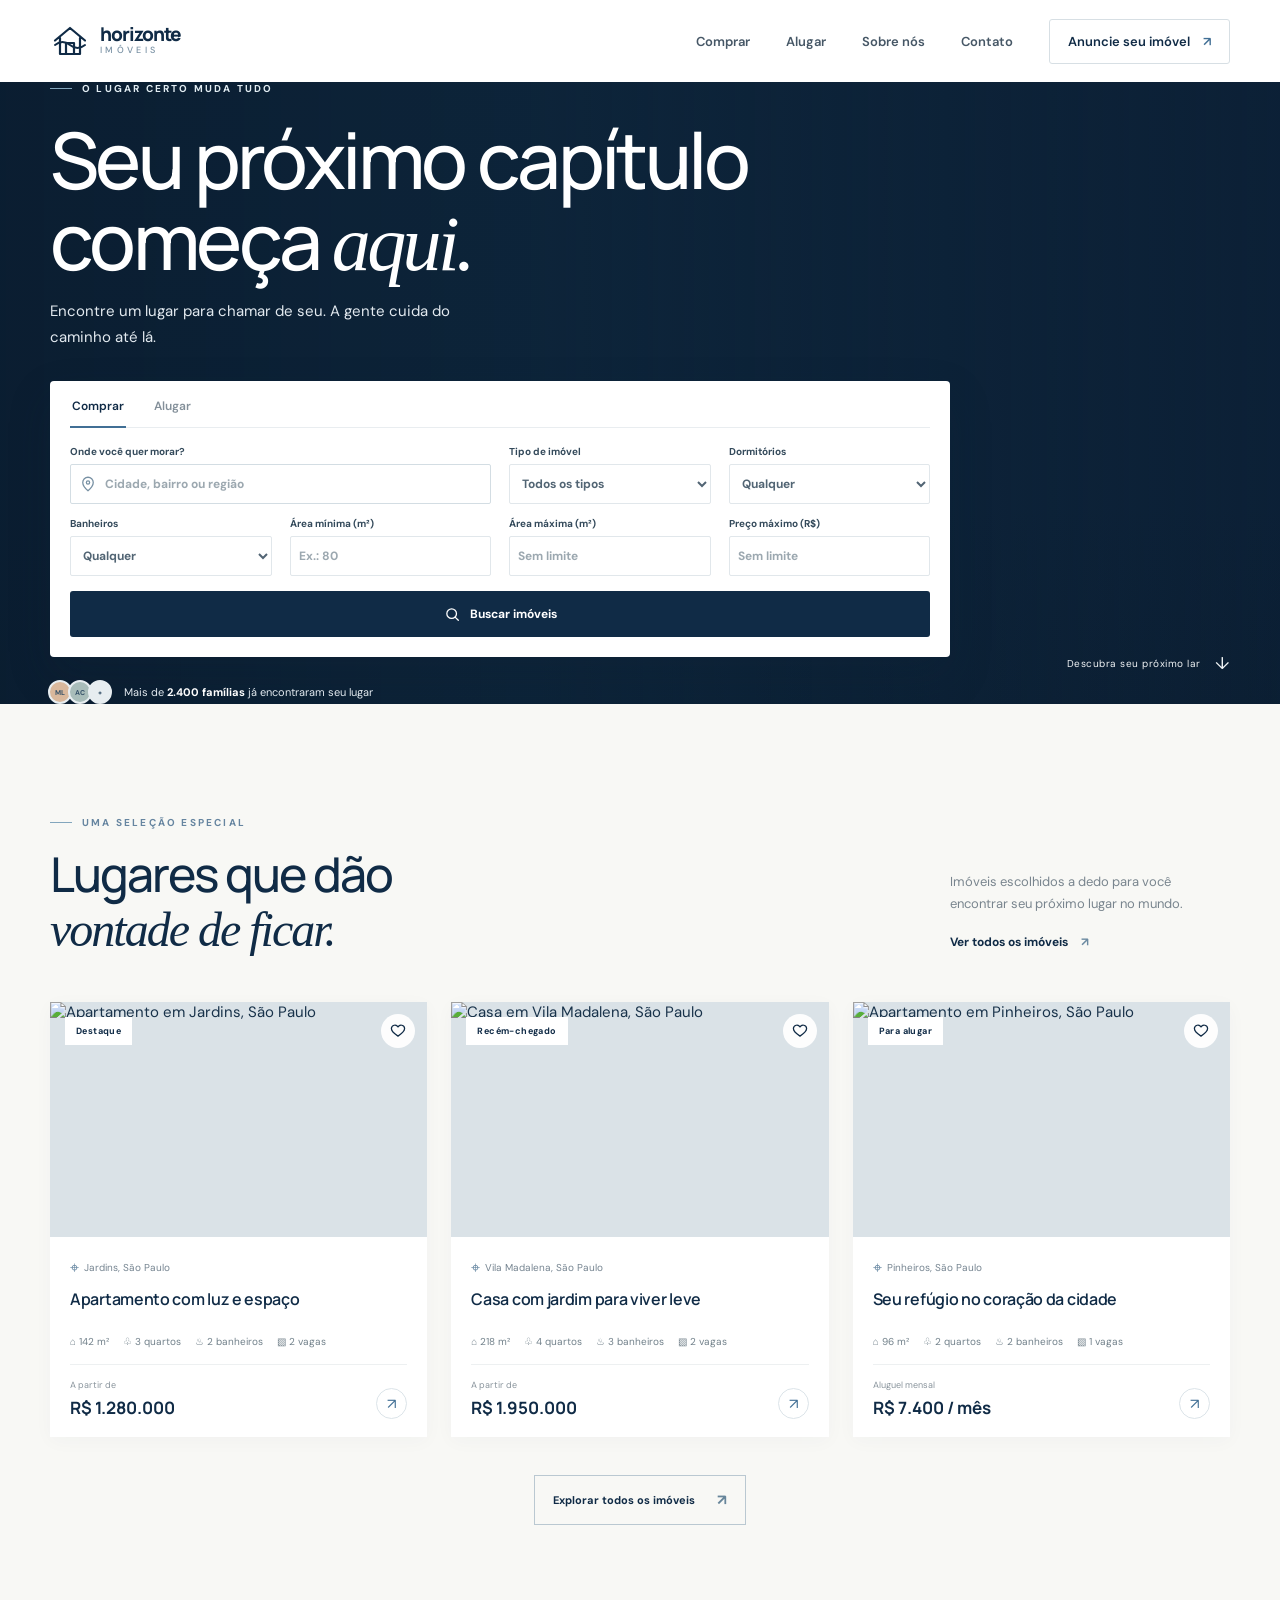
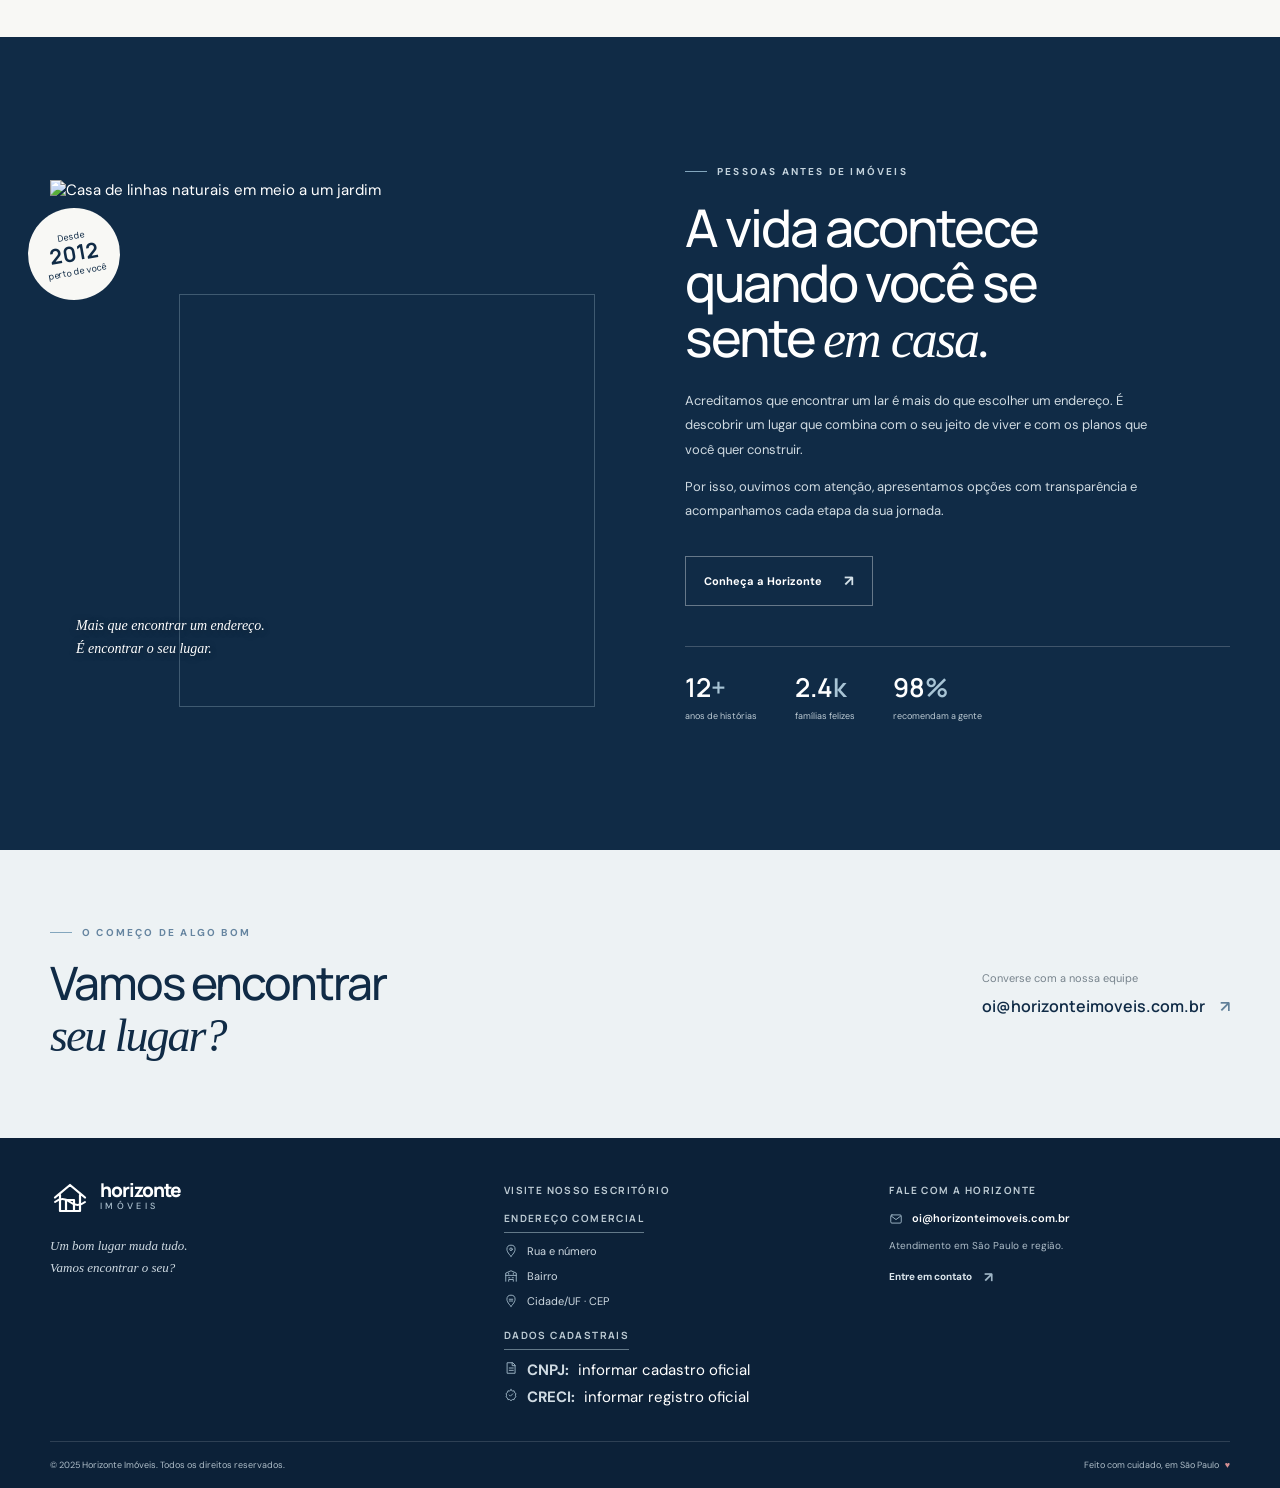
==== index.html @ 1f86f556 "Standardize footer contact icon" ====
<!doctype html>
<html lang="pt-BR">
<head>
  <meta charset="utf-8">
  <meta name="viewport" content="width=device-width, initial-scale=1">
  <meta name="theme-color" content="#102b46">
  <meta name="description" content="Encontre imóveis selecionados para viver novas histórias. Casas e apartamentos para comprar ou alugar com a Horizonte Imóveis.">
  <title>Horizonte Imóveis — Seu próximo capítulo começa aqui</title>
  <link rel="preconnect" href="https://fonts.googleapis.com">
  <link rel="preconnect" href="https://fonts.gstatic.com" crossorigin>
  <link href="https://fonts.googleapis.com/css2?family=DM+Sans:wght@400;500;600;700&family=Manrope:wght@400;500;600;700;800&display=swap" rel="stylesheet">
  <link rel="stylesheet" href="lib/css/styles.css?v=footer-contact-icon">
  <script src="lib/js/properties.js" defer></script>
  <script src="lib/js/script.js" defer></script>
</head>
<body>
  <a class="skip-link" href="#conteudo">Pular para o conteúdo</a>
  <header class="site-header">
    <div class="container header-inner">
      <a class="brand" href="#inicio" aria-label="Horizonte Imóveis, início">
        <span class="brand-mark" aria-hidden="true"><svg viewBox="0 0 40 40" fill="none"><path d="M5 19.5 20 7l15 12.5M10 17v16h20V17M16 33V22h8v11" stroke="currentColor" stroke-width="2.2" stroke-linecap="round" stroke-linejoin="round"/><path d="M5 24c5-4 10-4 15 0s10 4 15 0" stroke="currentColor" stroke-width="2" stroke-linecap="round"/></svg></span>
        <span class="brand-name">horizonte<span>imóveis</span></span>
      </a>
      <button class="menu-toggle" type="button" aria-label="Abrir menu" aria-expanded="false" aria-controls="main-nav"><span></span><span></span><span></span></button>
      <nav class="main-nav" id="main-nav" aria-label="Navegação principal">
        <a href="imoveis.html">Comprar</a><a href="imoveis.html">Alugar</a><a href="sobre-nos.html">Sobre nós</a><a href="contato.html">Contato</a>
        <a class="nav-cta" href="contato.html">Anuncie seu imóvel <span aria-hidden="true">↗</span></a>
      </nav>
    </div>
  </header>

  <main id="conteudo">
    <section class="hero" id="inicio">
      <div class="hero-image" role="img" aria-label="Casa contemporânea cercada por vegetação"></div>
      <div class="hero-shade"></div>
      <div class="container hero-content">
        <span class="eyebrow hero-eyebrow"><span></span> O lugar certo muda tudo</span>
        <h1>Seu próximo capítulo<br>começa <em>aqui.</em></h1>
        <p>Encontre um lugar para chamar de seu. A gente cuida do caminho até lá.</p>
        <form class="search-panel" id="search-form">
          <div class="search-tabs" role="group" aria-label="Finalidade do imóvel">
            <button class="search-tab is-active" type="button" data-purpose="venda" aria-pressed="true">Comprar</button>
            <button class="search-tab" type="button" data-purpose="aluguel" aria-pressed="false">Alugar</button>
          </div>
          <div class="search-fields">
            <label class="search-field location-field"><span>Onde você quer morar?</span><span class="input-wrap"><svg viewBox="0 0 24 24" fill="none" aria-hidden="true"><path d="M19 10c0 5-7 11-7 11S5 15 5 10a7 7 0 1 1 14 0Z" stroke="currentColor" stroke-width="1.7"/><circle cx="12" cy="10" r="2.2" stroke="currentColor" stroke-width="1.7"/></svg><input id="location-input" type="search" placeholder="Cidade, bairro ou região" autocomplete="off"></span></label>
            <label class="search-field type-field"><span>Tipo de imóvel</span><select id="type-select"><option value="todos">Todos os tipos</option><option value="Casa">Casa</option><option value="Apartamento">Apartamento</option></select></label>
            <label class="search-field"><span>Dormitórios</span><select id="rooms-select"><option value="0">Qualquer</option><option value="1">1+</option><option value="2">2+</option><option value="3">3+</option><option value="4">4+</option></select></label>
            <label class="search-field"><span>Banheiros</span><select id="bathrooms-select"><option value="0">Qualquer</option><option value="1">1+</option><option value="2">2+</option><option value="3">3+</option><option value="4">4+</option></select></label>
            <label class="search-field"><span>Área mínima (m²)</span><input id="area-min-input" type="number" min="0" placeholder="Ex.: 80"></label>
            <label class="search-field"><span>Área máxima (m²)</span><input id="area-max-input" type="number" min="0" placeholder="Sem limite"></label>
            <label class="search-field"><span>Preço máximo (R$)</span><input id="price-max-input" type="number" min="0" step="50000" placeholder="Sem limite"></label>
            <button class="search-submit" type="submit"><svg viewBox="0 0 24 24" fill="none" aria-hidden="true"><circle cx="10.8" cy="10.8" r="6.8" stroke="currentColor" stroke-width="1.8"/><path d="m16 16 4.2 4.2" stroke="currentColor" stroke-width="1.8" stroke-linecap="round"/></svg><span>Buscar imóveis</span></button>
          </div>
        </form>
        <div class="hero-note"><span class="avatar-stack"><i>ML</i><i>AC</i><i>+</i></span><span>Mais de <strong>2.400 famílias</strong> já encontraram seu lugar</span></div>
      </div>
      <a class="scroll-cue" href="#imoveis"><span>Descubra seu próximo lar</span><span aria-hidden="true">↓</span></a>
    </section>

    <section class="featured section-pad" id="imoveis">
      <div class="container">
        <div class="section-heading">
          <div><span class="eyebrow"><span></span> Uma seleção especial</span><h2>Lugares que dão<br><em>vontade de ficar.</em></h2></div>
          <div class="heading-aside"><p>Imóveis escolhidos a dedo para você encontrar seu próximo lugar no mundo.</p><a class="text-link" href="imoveis.html">Ver todos os imóveis <span>↗</span></a></div>
        </div>
        <div class="property-grid" id="property-grid" aria-live="polite"></div>
        <p class="empty-state" id="empty-state" hidden>Nenhum imóvel encontrado. Tente outra região ou tipo de imóvel.</p>
        <div class="all-properties"><a class="button-outline" href="imoveis.html">Explorar todos os imóveis <span>↗</span></a></div>
      </div>
    </section>

    <section class="about section-pad" id="sobre">
      <div class="container about-grid">
        <div class="about-visual"><img src="https://images.unsplash.com/photo-1600607687644-c7171b42498f?auto=format&fit=crop&w=1100&q=85" alt="Casa de linhas naturais em meio a um jardim" loading="lazy"><div class="about-stamp"><span>Desde</span><strong>2012</strong><span>perto de você</span></div><div class="about-caption">Mais que encontrar um endereço.<br>É encontrar o seu lugar.</div></div>
        <div class="about-copy"><span class="eyebrow eyebrow-light"><span></span> Pessoas antes de imóveis</span><h2>A vida acontece<br>quando você se<br>sente <em>em casa.</em></h2><p>Acreditamos que encontrar um lar é mais do que escolher um endereço. É descobrir um lugar que combina com o seu jeito de viver e com os planos que você quer construir.</p><p>Por isso, ouvimos com atenção, apresentamos opções com transparência e acompanhamos cada etapa da sua jornada.</p><a class="button-light" href="sobre-nos.html">Conheça a Horizonte <span>↗</span></a><div class="about-numbers"><div><strong>12<span>+</span></strong><small>anos de histórias</small></div><div><strong>2.4<span>k</span></strong><small>famílias felizes</small></div><div><strong>98<span>%</span></strong><small>recomendam a gente</small></div></div></div>
      </div>
    </section>

    <section class="contact section-pad" id="contato"><div class="container contact-inner"><div><span class="eyebrow"><span></span> O começo de algo bom</span><h2>Vamos encontrar<br><em>seu lugar?</em></h2></div><a class="contact-link" href="contato.html"><span>Converse com a nossa equipe</span><strong>oi@horizonteimoveis.com.br <i>↗</i></strong></a></div></section>
  </main>

  <footer class="site-footer"><div class="container footer-directory"><div class="footer-brand-block"><a class="brand brand-footer" href="index.html" aria-label="Horizonte Imóveis, início"><span class="brand-mark" aria-hidden="true"><svg viewBox="0 0 40 40" fill="none"><path d="M5 19.5 20 7l15 12.5M10 17v16h20V17M16 33V22h8v11" stroke="currentColor" stroke-width="2.2" stroke-linecap="round" stroke-linejoin="round"/><path d="M5 24c5-4 10-4 15 0s10 4 15 0" stroke="currentColor" stroke-width="2" stroke-linecap="round"/></svg></span><span class="brand-name">horizonte<span>imóveis</span></span></a><p>Um bom lugar muda tudo.<br>Vamos encontrar o seu?</p></div><section class="footer-info" aria-labelledby="footer-address-title"><h2 id="footer-address-title">Visite nosso escritório</h2><h3 class="footer-subtitle">Endereço comercial</h3><address><span class="footer-detail"><svg viewBox="0 0 24 24" aria-hidden="true"><path d="M12 21s7-6.2 7-12a7 7 0 1 0-14 0c0 5.8 7 12 7 12Z"/><circle cx="12" cy="9" r="2.2"/></svg>Rua e número</span><span class="footer-detail"><svg viewBox="0 0 24 24" aria-hidden="true"><path d="M3 21V7l9-4 9 4v14M3 11h18M8 7v2m8-2v2M8 15h2m4 0h2M8 21v-3h8v3"/></svg>Bairro</span><span class="footer-detail"><svg viewBox="0 0 24 24" aria-hidden="true"><path d="M12 21s7-6.2 7-12a7 7 0 1 0-14 0c0 5.8 7 12 7 12Z"/><path d="M9 9h6m-6 3h6"/></svg>Cidade/UF · CEP</span></address><h3 class="footer-subtitle">Dados cadastrais</h3><div class="footer-legal"><span class="footer-detail"><svg viewBox="0 0 24 24" aria-hidden="true"><path d="M6 3h9l4 4v14H6zM14 3v5h5M9 12h7m-7 4h7"/></svg><strong>CNPJ:</strong> informar cadastro oficial</span><span class="footer-detail"><svg viewBox="0 0 24 24" aria-hidden="true"><path d="m12 3 2.3 2 3-.1.8 2.9 2.4 1.8-1 2.8 1 2.8-2.4 1.8-.8 2.9-3-.1-2.3 2-2.3-2-3 .1-.8-2.9-2.4-1.8 1-2.8-1-2.8 2.4-1.8.8-2.9 3 .1L12 3Z"/><path d="m9 12 2 2 4-4"/></svg><strong>CRECI:</strong> informar registro oficial</span></div></section><section class="footer-info" aria-labelledby="footer-contact-title"><h2 id="footer-contact-title">Fale com a Horizonte</h2><a class="footer-email footer-detail" href="mailto:oi@horizonteimoveis.com.br"><svg viewBox="0 0 24 24" aria-hidden="true"><rect x="3" y="5" width="18" height="14" rx="2"/><path d="m4 7 8 6 8-6"/></svg>oi@horizonteimoveis.com.br</a><p>Atendimento em São Paulo e região.</p><a class="footer-contact-link" href="contato.html">Entre em contato <span aria-hidden="true">↗</span></a></section></div><div class="container footer-bottom"><span>© 2025 Horizonte Imóveis. Todos os direitos reservados.</span><span>Feito com cuidado, em São Paulo <span class="heart">♥</span></span></div></footer>
</body>
</html>
---- lib/css/styles.css ----
:root{--navy:#102b46;--navy-dark:#0c2138;--blue:#416f95;--sky:#e7f0f5;--ink:#18324a;--muted:#73808b;--paper:#f8f8f5;--white:#fff;--serif:Georgia,"Times New Roman",serif;--sans:"DM Sans",sans-serif;--display:"Manrope","DM Sans",sans-serif}*{box-sizing:border-box}html{scroll-behavior:smooth}body{margin:0;color:var(--ink);font-family:var(--sans);font-size:15px;-webkit-font-smoothing:antialiased}a{color:inherit;text-decoration:none}button,input,select{font:inherit}.container{width:min(1180px,calc(100% - 72px));margin-inline:auto}.skip-link{position:absolute;left:16px;top:-100px;z-index:100;background:white;padding:12px}.skip-link:focus{top:12px}.site-header{height:82px;background:#fff;position:relative;z-index:10}.header-inner{height:100%;display:flex;align-items:center;justify-content:space-between}.brand{display:flex;align-items:center;gap:10px;color:var(--navy)}.brand-mark{width:40px;height:40px;display:block}.brand-mark svg{width:100%;height:100%}.brand-name{font:800 19px/1 var(--display);letter-spacing:-1px}.brand-name>span{display:block;font:500 9px/1.5 var(--sans);letter-spacing:3.3px;text-transform:uppercase;color:#7890a3}.main-nav{display:flex;align-items:center;gap:36px;font-size:13px;font-weight:600;color:#465766}.main-nav>a:not(.nav-cta):hover{color:var(--blue)}.nav-cta{padding:13px 18px;border:1px solid #d7dfe4;border-radius:3px;color:var(--navy)}.nav-cta span{margin-left:10px;color:var(--blue)}.menu-toggle{display:none}.hero{height:650px;min-height:600px;position:relative;display:flex;align-items:center;color:white;background:var(--navy-dark);overflow:hidden}.hero-image,.hero-shade{position:absolute;inset:0}.hero-image{background:url("https://images.unsplash.com/photo-1600607687939-ce8a6c25118c?auto=format&fit=crop&w=2000&q=90") center 55%/cover no-repeat;transform:scale(1.015)}.hero-shade{background:linear-gradient(90deg,rgba(10,29,48,.88) 0%,rgba(13,37,58,.71) 42%,rgba(11,28,44,.14) 100%),linear-gradient(0deg,rgba(9,26,42,.28),transparent 32%)}.hero-content{position:relative;z-index:1;padding-top:0}.eyebrow{display:flex;align-items:center;gap:10px;color:#6685a0;font-size:10px;font-weight:700;letter-spacing:2.2px;text-transform:uppercase}.eyebrow>span:first-child{width:22px;height:1px;background:#83a6bd}.hero-eyebrow{color:#e2edf3}.hero h1,.section-heading h2,.about-copy h2,.contact h2{font:500 clamp(52px,6.2vw,78px)/1.04 var(--display);letter-spacing:-3.6px;margin:24px 0 15px}.hero h1 em,.section-heading h2 em,.about-copy h2 em,.contact h2 em{font-family:var(--serif);font-weight:400}.hero-content>p{font-size:15px;color:#e3eaf0;max-width:420px;line-height:1.7;margin:0 0 31px}.search-panel{background:#fff;color:var(--ink);width:min(770px,100%);padding:0 20px 18px;border-radius:4px;box-shadow:0 18px 42px #10213635}.search-tabs{display:flex;gap:26px;border-bottom:1px solid #e9edf0}.search-tab{position:relative;background:none;border:0;padding:17px 2px 13px;color:#84909a;cursor:pointer;font-weight:600;font-size:12px}.search-tab.is-active{color:var(--navy)}.search-tab.is-active:after{content:"";position:absolute;left:0;right:0;bottom:-1px;height:2px;background:var(--blue)}.search-fields{display:grid;grid-template-columns:1.55fr 1fr auto;gap:22px;align-items:end;padding-top:16px}.search-field{display:grid;gap:8px;font-size:10px;font-weight:700;color:#344a5b}.search-field svg{width:18px;color:#7790a3;flex:none}.input-wrap{display:flex;gap:8px;align-items:center;border-right:1px solid #e1e7eb}.search-field input,.search-field select{border:0;outline:0;color:#667684;background:transparent;font-size:12px;width:100%;padding:0}.search-field select{height:19px}.search-field input::placeholder{color:#9ca8b0}.search-submit{height:46px;padding:0 18px;border:0;border-radius:3px;background:var(--navy);color:white;display:flex;gap:9px;align-items:center;justify-content:center;cursor:pointer;font-size:12px;font-weight:700;transition:background .2s}.search-submit:hover{background:#254e6e}.search-submit svg{width:17px}.hero-note{display:flex;align-items:center;gap:12px;color:#e3eaf0;font-size:11px;margin-top:23px}.hero-note strong{color:white}.avatar-stack{display:flex;padding-left:2px}.avatar-stack i{width:24px;height:24px;border:2px solid #e7edf0;border-radius:50%;background:#d9b89c;color:#365269;display:grid;place-items:center;font:700 7px var(--sans);font-style:normal;margin-left:-4px}.avatar-stack i:nth-child(2){background:#a9bdba}.avatar-stack i:nth-child(3){background:#e7edf0}.scroll-cue{position:absolute;right:max(36px,calc((100% - 1180px)/2));bottom:30px;display:flex;align-items:center;gap:14px;color:#f0f3f5;font-size:10px;letter-spacing:.5px}.scroll-cue span:last-child{font-size:17px}.section-pad{padding:112px 0}.featured{background:var(--paper)}.section-heading{display:flex;justify-content:space-between;align-items:end;margin-bottom:45px}.section-heading h2,.contact h2{font-size:48px;line-height:1.12;letter-spacing:-2px;margin:18px 0 0;color:var(--navy)}.heading-aside{max-width:280px;padding-bottom:6px}.heading-aside p{font-size:13px;line-height:1.7;color:#79858e;margin:0 0 16px}.text-link{font-size:12px;font-weight:700;color:var(--navy)}.text-link span{margin-left:10px;color:#6d8ba2}.property-grid{display:grid;grid-template-columns:repeat(3,1fr);gap:24px}.property-card{background:white;min-width:0;box-shadow:0 4px 18px #1a385008;transition:transform .22s,box-shadow .22s}.property-card:hover{transform:translateY(-4px);box-shadow:0 12px 28px #1a385014}.property-card[hidden]{display:none}.property-photo{height:235px;position:relative;overflow:hidden;background:#dae2e7}.property-photo img{width:100%;height:100%;object-fit:cover;display:block;transition:transform .5s}.property-card:hover .property-photo img{transform:scale(1.04)}.property-tag{position:absolute;top:15px;left:15px;background:#fff;color:var(--navy);font-size:9px;font-weight:700;padding:8px 11px;letter-spacing:.4px}.property-tag-light{background:#e7f0f5}.favorite-button{position:absolute;top:12px;right:12px;border:0;width:34px;height:34px;background:#ffffffef;border-radius:50%;display:grid;place-items:center;color:var(--navy);cursor:pointer}.favorite-button svg{width:18px}.favorite-button[aria-pressed=true]{color:#bd6470}.favorite-button[aria-pressed=true] svg{fill:#bd6470}.property-body{padding:20px 20px 18px}.property-location{font-size:10px;color:#758490;display:flex;align-items:center;gap:5px}.pin{font-size:16px;color:#6485a0}.property-body h3{font:600 16px/1.4 var(--display);letter-spacing:-.3px;margin:10px 0 13px;color:var(--navy)}.property-features{display:flex;gap:14px;padding:12px 0 16px;border-bottom:1px solid #edf0f1;color:#71808a;font-size:10px}.property-bottom{display:flex;align-items:end;justify-content:space-between;padding-top:14px}.property-bottom>div{display:grid;gap:5px}.property-bottom small{font-size:9px;color:#89949c}.property-bottom strong{font:700 17px var(--display);color:var(--navy)}.property-bottom strong small{font:500 10px var(--sans)}.property-bottom>a{display:grid;place-items:center;width:31px;height:31px;border:1px solid #dce4e9;border-radius:50%;color:var(--blue);font-size:15px}.all-properties{text-align:center;margin-top:38px}.button-outline,.button-light{display:inline-flex;align-items:center;gap:22px;border:1px solid #bac8d1;padding:14px 18px;color:var(--navy);font-weight:700;font-size:11px}.button-outline span,.button-light span{font-size:15px;color:#67859a}.empty-state{text-align:center;color:#74818b;padding:34px 0}.about{background:var(--navy);color:white}.about-grid{display:grid;grid-template-columns:1fr 1fr;gap:90px;align-items:center}.about-visual{position:relative;padding:0 22px 22px 0}.about-visual>img{display:block;width:100%;height:505px;object-fit:cover}.about-visual:after{content:"";position:absolute;z-index:0;right:0;bottom:0;width:76%;height:78%;border:1px solid #8da8b860}.about-stamp{position:absolute;z-index:1;top:28px;left:-22px;width:92px;height:92px;background:#f8f8f5;color:var(--navy);border-radius:50%;display:flex;flex-direction:column;align-items:center;justify-content:center;transform:rotate(-10deg);font-size:9px}.about-stamp strong{font:700 21px var(--display);line-height:1.1}.about-caption{position:absolute;z-index:2;bottom:47px;left:26px;font:italic 14px/1.6 var(--serif);color:#fff;text-shadow:0 1px 6px #142536}.about-copy{padding:16px 0}.eyebrow-light{color:#c3d2dc}.about-copy h2{font-size:52px;line-height:1.06;letter-spacing:-2px;color:white;margin:22px 0}.about-copy>p{max-width:470px;color:#d0dbe2;font-size:13px;line-height:1.85;margin:0 0 13px}.button-light{border-color:#ffffff5c;color:white;margin-top:20px}.button-light span{color:#d3e0e7}.about-numbers{display:flex;gap:38px;border-top:1px solid #ffffff33;margin-top:40px;padding-top:22px}.about-numbers>div{display:grid;gap:5px}.about-numbers strong{font:600 26px var(--display)}.about-numbers strong span{color:#a8c4d5}.about-numbers small{font-size:9px;color:#bdcbd4}.contact{background:#edf2f4;padding:76px 0}.contact-inner{display:flex;align-items:center;justify-content:space-between}.contact h2{font-size:46px}.contact-link{display:grid;gap:10px;font-size:11px;color:#77838c}.contact-link strong{font:600 16px var(--display);color:var(--navy)}.contact-link i{font-style:normal;color:#608099;margin-left:12px}.site-footer{background:var(--navy-dark);color:white;padding:40px 0 0}.footer-main{display:flex;align-items:center;gap:32px;padding-bottom:31px}.brand-footer{color:#fff}.brand-footer .brand-name>span{color:#adc1cf}.footer-main>p{font:italic 13px/1.6 var(--serif);color:#cfdae2;margin:0 auto 0 0}.footer-social{display:flex;gap:9px}.footer-social a{width:31px;height:31px;display:grid;place-items:center;border:1px solid #ffffff44;border-radius:50%;font-size:11px}.footer-bottom{border-top:1px solid #ffffff24;display:flex;justify-content:space-between;padding:17px 0;color:#aebdc8;font-size:9px}.heart{color:#d59093;margin-left:4px}.property-card.search-hidden{display:none}
@media(max-width:900px){.container{width:min(100% - 48px,720px)}.main-nav{gap:20px}.main-nav>a{font-size:12px}.nav-cta{padding:11px 12px}.hero{height:630px}.property-grid{gap:14px}.property-photo{height:190px}.property-body{padding:17px 14px}.property-features{gap:8px;font-size:9px}.about-grid{gap:45px}.about-visual>img{height:440px}.about-copy h2{font-size:44px}.about-numbers{gap:22px}}
@media(max-width:680px){.container{width:calc(100% - 40px)}.site-header{height:70px}.brand-mark{width:35px;height:35px}.brand-name{font-size:17px}.menu-toggle{display:flex;width:40px;height:40px;flex-direction:column;align-items:center;justify-content:center;gap:5px;border:1px solid #d9e0e5;background:white;border-radius:3px}.menu-toggle span{height:1.5px;width:17px;background:var(--navy);transition:transform .2s}.menu-toggle[aria-expanded=true] span:first-child{transform:translateY(6.5px) rotate(45deg)}.menu-toggle[aria-expanded=true] span:nth-child(2){opacity:0}.menu-toggle[aria-expanded=true] span:last-child{transform:translateY(-6.5px) rotate(-45deg)}.main-nav{position:absolute;display:none;top:70px;left:0;right:0;background:white;padding:12px 20px 22px;box-shadow:0 12px 20px #14253612;align-items:stretch;gap:0;flex-direction:column}.main-nav.is-open{display:flex}.main-nav>a:not(.nav-cta){padding:14px 0;border-bottom:1px solid #edf0f1}.nav-cta{margin-top:14px;text-align:center}.hero{height:auto;min-height:700px;align-items:flex-start;padding:94px 0 78px}.hero-image{background-position:61% center}.hero-shade{background:linear-gradient(90deg,#0c2239dc 0%,#0c2239b5 65%,#0c223970 100%),linear-gradient(0deg,#0c223940,transparent)}.hero h1{font-size:55px;letter-spacing:-2.5px;margin-top:22px}.hero-content>p{font-size:13px;max-width:340px}.search-panel{padding:0 15px 15px}.search-fields{grid-template-columns:1fr 1fr;gap:15px}.location-field{grid-column:1/-1}.input-wrap{border-right:0;border-bottom:1px solid #e1e7eb;padding-bottom:9px}.type-field select{border-bottom:1px solid #e1e7eb;padding-bottom:9px}.search-submit{grid-column:1/-1;width:100%;height:44px}.hero-note{font-size:10px;line-height:1.5;max-width:315px}.scroll-cue{right:20px;bottom:20px}.scroll-cue span:first-child{display:none}.section-pad{padding:76px 0}.section-heading{display:block;margin-bottom:30px}.section-heading h2,.contact h2{font-size:41px}.heading-aside{margin-top:15px;max-width:340px}.property-grid{grid-template-columns:1fr;gap:18px}.property-photo{height:240px}.property-body{padding:18px}.property-features{font-size:10px;gap:17px}.about-grid{grid-template-columns:1fr;gap:30px}.about-visual{padding-right:15px}.about-visual>img{height:340px}.about-stamp{left:-9px;width:78px;height:78px}.about-copy h2{font-size:47px}.about-numbers{gap:20px;justify-content:space-between}.about-numbers strong{font-size:23px}.about-numbers small{font-size:8px}.contact-inner{display:block}.contact h2{margin-bottom:25px}.contact-link strong{font-size:14px}.footer-main{flex-wrap:wrap;gap:16px}.footer-main>p{width:100%;order:2}.footer-social{margin-left:auto}.footer-bottom{gap:10px;flex-direction:column;font-size:8px}.empty-state{font-size:13px;line-height:1.6}}
@media(prefers-reduced-motion:reduce){*,*::before,*::after{scroll-behavior:auto!important;transition:none!important}}

.search-field{min-width:0}.search-field select{min-width:0;max-width:100%}@media(max-width:680px){.type-field{grid-column:1/-1}.type-field select{width:100%}}

.catalog-intro{background:var(--navy);color:white;padding:34px 0 62px}.breadcrumbs{display:flex;gap:10px;font-size:10px;color:#b8c8d3;margin-bottom:38px}.breadcrumbs a{color:white}.catalog-intro .eyebrow{color:#d2dfe7}.catalog-intro h1{font:500 clamp(44px,6vw,68px)/1.05 var(--display);letter-spacing:-3px;margin:17px 0 12px}.catalog-intro h1 em{font-family:var(--serif);font-weight:400}.catalog-intro> .container>p{color:#d0dbe2;font-size:13px;margin:0}.catalog-list{background:var(--paper);padding-top:65px}.catalog-toolbar{display:flex;justify-content:space-between;align-items:end;margin-bottom:28px}.catalog-toolbar h2{font:600 22px var(--display);color:var(--navy);margin:10px 0 0}.results-count{font-size:11px;color:#75838d}.results-count strong{color:var(--navy)}.catalog-grid{row-gap:24px}.pagination{display:flex;align-items:center;justify-content:center;gap:24px;margin:44px 0 0}.page-numbers{display:flex;gap:7px}.page-number,.page-arrow{height:38px;min-width:38px;border:1px solid #d8e0e5;background:white;color:var(--navy);display:inline-flex;align-items:center;justify-content:center;border-radius:2px;cursor:pointer;font-size:12px}.page-number.is-current{background:var(--navy);border-color:var(--navy);color:white}.page-arrow{gap:8px;padding:0 12px}.page-arrow:disabled{opacity:.42;cursor:default}.catalog-footnote{text-align:center;color:#89949c;font-size:10px;margin:26px 0 0}@media(max-width:680px){.catalog-intro{padding:26px 0 42px}.breadcrumbs{margin-bottom:28px}.catalog-intro h1{font-size:48px}.catalog-toolbar{align-items:flex-start;gap:12px;flex-direction:column}.catalog-list{padding-top:48px}.pagination{gap:12px;margin-top:34px}.page-arrow{padding:0 9px}.page-arrow span{font-size:10px}.catalog-footnote{font-size:9px}}

.catalog-filters{display:grid;grid-template-columns:repeat(4,minmax(0,1fr));gap:14px;background:#fff;border:1px solid #e7ebed;padding:20px;margin-bottom:38px}.catalog-filter{display:grid;gap:7px;min-width:0;color:#465b6a;font-size:10px;font-weight:700}.catalog-filter input,.catalog-filter select{height:42px;min-width:0;width:100%;border:1px solid #dce3e7;border-radius:2px;background:#fff;color:var(--ink);padding:0 11px;font-size:11px;outline-color:#7899b0}.catalog-filter input::placeholder{color:#a2adb5}.filter-actions{display:flex;align-items:end;gap:14px;grid-column:1/-1}.filter-submit{height:42px;padding:0 18px;border:0;background:var(--navy);color:#fff;font-size:11px;font-weight:700;cursor:pointer}.filter-submit span{padding-left:15px}.filter-reset{height:42px;border:0;background:transparent;color:#648099;text-decoration:underline;font-size:10px;cursor:pointer}.no-results{background:#fff;padding:32px;text-align:center;color:#71808a;font-size:13px}.catalog-grid[hidden],.pagination[hidden]{display:none}@media(max-width:900px){.catalog-filters{grid-template-columns:repeat(2,minmax(0,1fr))}}@media(max-width:680px){.catalog-filters{grid-template-columns:1fr 1fr;gap:12px;padding:15px}.catalog-filter{font-size:9px}.catalog-filter input,.catalog-filter select{font-size:11px;padding-inline:8px}.location-filter{grid-column:1/-1}.filter-actions{align-items:center;gap:12px}.filter-submit{flex:1;padding:0 10px}.filter-reset{font-size:9px}}

.about-story{background:var(--paper)}.about-story-grid{display:grid;grid-template-columns:1fr 1fr;gap:76px;align-items:center}.about-story-image{position:relative;padding:0 18px 18px 0}.about-story-image:after{content:"";position:absolute;z-index:0;right:0;bottom:0;width:76%;height:77%;border:1px solid #6b879b70}.about-story-image img{position:relative;z-index:1;width:100%;height:490px;display:block;object-fit:cover}.about-story-image>span{position:absolute;z-index:2;left:24px;bottom:38px;color:#fff;font:italic 15px var(--serif);text-shadow:0 1px 7px #102b46}.about-story-copy h2,.contact-aside h2{font:500 clamp(34px,4vw,48px)/1.15 var(--display);letter-spacing:-1.8px;color:var(--navy);margin:19px 0}.about-story-copy h2 em,.contact-aside h2 em,.values-heading h2 em{font-family:var(--serif);font-weight:400}.about-story-copy>p,.contact-aside>p{color:#72808a;font-size:13px;line-height:1.9;margin:0 0 14px}.about-story-copy .button-outline{margin-top:13px}.about-values{background:#edf2f4}.values-heading{text-align:center}.values-heading .eyebrow{justify-content:center}.values-heading h2{font:500 39px/1.2 var(--display);letter-spacing:-1.5px;color:var(--navy);margin:18px 0 42px}.values-heading h2 em{font-family:var(--serif);font-weight:400}.values-grid{display:grid;grid-template-columns:repeat(3,1fr);gap:18px}.values-grid article{background:#fff;padding:27px 25px;min-height:185px}.values-grid article>span{font:600 11px var(--display);color:#7390a5}.values-grid h3{font:700 16px var(--display);color:var(--navy);margin:18px 0 10px}.values-grid p{font-size:12px;line-height:1.7;color:#79858d;margin:0}.about-page>.contact{background:#edf2f4}.about-page>.contact .contact-inner{gap:25px}.contact-layout{display:grid;grid-template-columns:.75fr 1.25fr;gap:70px;align-items:start}.contact-main{background:var(--paper)}.contact-aside{padding:13px 0}.contact-aside h2{font-size:43px}.contact-detail{display:grid;gap:6px;padding:16px 0;border-top:1px solid #dfe5e8}.contact-detail:first-of-type{margin-top:30px}.contact-detail small{font-size:9px;text-transform:uppercase;letter-spacing:1.3px;color:#8a969d}.contact-detail a,.contact-detail>span{font:600 13px var(--display);color:var(--navy)}.contact-form{background:#fff;padding:32px;box-shadow:0 8px 28px #17364c0b}.form-heading{margin-bottom:24px}.form-heading h2{font:600 20px var(--display);color:var(--navy);margin:0 0 7px}.form-heading p{font-size:10px;color:#82909a;margin:0}.form-grid{display:grid;grid-template-columns:1fr 1fr;gap:17px}.form-field{display:grid;gap:8px;color:#465b6a;font-size:10px;font-weight:700}.form-field input,.form-field select,.form-field textarea{width:100%;min-width:0;border:1px solid #dce3e7;border-radius:2px;padding:12px;background:#fff;color:var(--ink);font:400 11px var(--sans);outline-color:#7899b0}.form-field input,.form-field select{height:43px}.form-field textarea{resize:vertical;line-height:1.6}.form-field input::placeholder,.form-field textarea::placeholder{color:#a2adb5}.form-message{grid-column:1/-1}.form-note{font-size:9px;color:#89949c;line-height:1.6;margin:16px 0}.form-submit-row{display:flex;align-items:center;gap:16px}.form-submit-row .filter-submit{min-width:180px}.form-status{font-size:10px;color:#426c87;line-height:1.5}.contact-intro{padding-bottom:56px}@media(max-width:900px){.about-story-grid{gap:40px}.contact-layout{gap:36px}.contact-aside h2{font-size:37px}}@media(max-width:680px){.about-story-grid,.contact-layout{grid-template-columns:1fr;gap:32px}.about-story-image img{height:330px}.about-story-copy h2,.contact-aside h2{font-size:36px}.values-heading h2{font-size:31px}.values-grid{grid-template-columns:1fr;gap:12px}.values-grid article{min-height:0;padding:21px}.values-grid h3{margin:12px 0 7px}.contact-form{padding:21px 16px}.form-grid{grid-template-columns:1fr;gap:14px}.form-message{grid-column:auto}.form-submit-row{align-items:flex-start;flex-direction:column;gap:9px}.form-submit-row .filter-submit{width:100%}.about-page>.contact .contact-inner{display:block}.about-page>.contact .button-outline{margin-top:20px}}

.property-image-link{display:block;width:100%;height:100%}.property-title-link{color:inherit}.property-title-link:hover{color:var(--blue)}.detail-shell{background:var(--paper);padding-top:38px}.detail-heading{display:flex;justify-content:space-between;align-items:end;gap:24px;margin:25px 0 28px}.detail-heading h1{font:600 clamp(30px,4vw,44px)/1.15 var(--display);letter-spacing:-1.7px;color:var(--navy);margin:14px 0 9px}.detail-location{color:#72818b;font-size:12px;margin:0}.detail-price{display:grid;gap:5px;text-align:right;flex:none}.detail-price small,.detail-price span{font-size:10px;color:#85919a}.detail-price strong{font:700 24px var(--display);color:var(--navy)}.photo-gallery{display:grid;grid-template-columns:minmax(0,1fr) 120px;gap:10px}.gallery-main{position:relative;min-width:0;height:510px;background:#dbe3e7;overflow:hidden}.gallery-image-button{display:block;width:100%;height:100%;padding:0;border:0;background:transparent;cursor:zoom-in}.gallery-image-button img{width:100%;height:100%;object-fit:cover;display:block}.gallery-thumbnails{height:510px;max-height:510px;display:grid;grid-template-rows:repeat(6,minmax(0,1fr));grid-auto-rows:76px;gap:10px;overflow-y:auto}.gallery-thumb{min-height:0;padding:0;border:2px solid transparent;background:#dbe3e7;cursor:pointer;overflow:hidden}.gallery-thumb[aria-current=true]{border-color:var(--blue)}.gallery-thumb img{display:block;width:100%;height:100%;object-fit:cover}.gallery-step{position:absolute;z-index:2;top:50%;transform:translateY(-50%);width:42px;height:42px;border:0;border-radius:50%;background:#fffE;color:var(--navy);font:400 29px/1 var(--sans);cursor:pointer;display:grid;place-items:center}.gallery-prev{left:16px}.gallery-next{right:16px}.gallery-counter{position:absolute;right:16px;bottom:15px;padding:7px 10px;background:#0c2138c9;color:white;font-size:10px}.detail-layout{display:grid;grid-template-columns:minmax(0,1fr) 280px;gap:55px;align-items:start;padding:48px 0 20px}.detail-main>section{padding-bottom:35px;margin-bottom:32px;border-bottom:1px solid #e1e6e8}.detail-main h2{font:600 21px var(--display);color:var(--navy);margin:0 0 17px}.detail-overview>p{font-size:13px;line-height:1.85;color:#6f7e88;max-width:760px;margin:0 0 26px}.detail-highlights{display:grid;grid-template-columns:repeat(4,1fr);border:1px solid #e0e6e9;background:#fff}.detail-highlights>div{display:grid;justify-items:center;gap:5px;padding:18px 8px;border-right:1px solid #e8edef}.detail-highlights>div:last-child{border-right:0}.detail-highlights>div>span{font-size:18px;color:#64849a}.detail-highlights strong{font:700 16px var(--display);color:var(--navy)}.detail-highlights small{font-size:9px;color:#818d96}.detail-features ul{display:grid;grid-template-columns:1fr 1fr;gap:13px 26px;list-style:none;padding:0;margin:0}.detail-features li{position:relative;padding-left:20px;font-size:12px;color:#657581}.detail-features li:before{content:"✓";position:absolute;left:0;color:#64849a}.detail-specs dl{display:grid;grid-template-columns:1fr 1fr;margin:0;background:#fff;border:1px solid #e4e9eb}.detail-specs dl>div{display:flex;justify-content:space-between;gap:10px;padding:12px 15px;border-bottom:1px solid #edf0f1}.detail-specs dt{font-size:10px;color:#82909a}.detail-specs dd{margin:0;text-align:right;font-size:10px;font-weight:700;color:var(--navy)}.demo-note{font-size:9px;line-height:1.5;color:#89949c;margin:12px 0 0}.detail-contact-card{position:sticky;top:22px;background:#fff;padding:25px;box-shadow:0 8px 24px #15334a0b}.detail-contact-card h2{font:600 27px/1.2 var(--display);letter-spacing:-.7px;color:var(--navy);margin:18px 0 10px}.detail-contact-card>p{font-size:11px;line-height:1.7;color:#76838d;margin:0 0 19px}.detail-contact-button{display:flex;align-items:center;justify-content:space-between;padding:14px 15px;background:var(--navy);color:#fff;font-size:11px;font-weight:700}.detail-contact-button span{font-size:16px}.detail-email{display:block;margin-top:14px;color:#607e94;font-size:10px;text-align:center}.detail-not-found{padding:100px 0}.detail-not-found h1{font:600 36px var(--display);color:var(--navy)}.detail-not-found p{color:#71808a}.photo-dialog{position:fixed;inset:0;max-width:none;max-height:none;width:100vw;height:100vh;margin:0;padding:52px 80px;background:#071522f5;border:0;color:#fff}.photo-dialog::backdrop{background:#071522ee}.photo-dialog[open]{display:flex;align-items:center;justify-content:center}.photo-dialog>img{max-width:100%;max-height:100%;object-fit:contain}.dialog-close{position:absolute;right:25px;top:18px;border:0;background:transparent;color:white;font-size:34px;cursor:pointer}.dialog-prev{left:24px}.dialog-next{right:24px}.dialog-counter{position:absolute;bottom:20px;left:50%;transform:translateX(-50%);color:#fff;font-size:11px}@media(max-width:900px){.photo-gallery{grid-template-columns:minmax(0,1fr) 90px}.gallery-main{height:420px}.gallery-thumbnails{height:420px;max-height:420px;grid-template-rows:repeat(6,minmax(0,1fr))}.detail-layout{grid-template-columns:minmax(0,1fr) 240px;gap:30px}}@media(max-width:680px){.detail-shell{padding-top:26px}.detail-heading{align-items:flex-start;flex-direction:column}.detail-price{text-align:left}.detail-price strong{font-size:22px}.photo-gallery{display:flex;flex-direction:column;gap:8px}.gallery-main{height:300px}.gallery-thumbnails{height:auto;max-height:none;display:flex;overflow-x:auto;grid-template-rows:none;gap:8px}.gallery-thumb{flex:0 0 82px;height:64px}.gallery-step{width:36px;height:36px;font-size:25px}.gallery-prev{left:10px}.gallery-next{right:10px}.detail-layout{grid-template-columns:1fr;gap:10px;padding-top:32px}.detail-contact-card{position:static;order:-1;margin-bottom:15px}.detail-highlights{grid-template-columns:1fr 1fr}.detail-highlights>div:nth-child(2){border-right:0}.detail-highlights>div:nth-child(-n+2){border-bottom:1px solid #e8edef}.detail-features ul,.detail-specs dl{grid-template-columns:1fr}.detail-specs dl>div{padding:11px 12px}.photo-dialog{padding:55px 12px}.dialog-prev{left:9px}.dialog-next{right:9px}.dialog-close{right:11px}}

.detail-heading .eyebrow #detail-tag{width:auto;height:auto;background:transparent}

.detail-shell .breadcrumbs{color:#71808a}.detail-shell .breadcrumbs a{color:var(--navy);font-weight:600}.gallery-rail{height:510px;min-width:0;display:flex;flex-direction:column;gap:8px}.gallery-thumbnails{height:auto;max-height:none;min-height:0;flex:1;display:flex;flex-direction:column;gap:8px;overflow-x:hidden;overflow-y:auto;scroll-behavior:smooth;scrollbar-width:none;-ms-overflow-style:none}.gallery-thumb{flex:0 0 76px;width:100%;height:76px}.gallery-scroll-button{flex:0 0 30px;width:100%;height:30px;border:1px solid #d8e0e5;background:#fff;color:var(--navy);cursor:pointer;font-size:16px;line-height:1}.gallery-scroll-button:disabled{opacity:.35;cursor:default}@media(max-width:900px){.gallery-rail{height:420px}}@media(max-width:680px){.gallery-rail{height:auto;display:grid;grid-template-columns:32px minmax(0,1fr) 32px;align-items:center;gap:8px}.gallery-scroll-up{transform:rotate(-90deg)}.gallery-scroll-down{transform:rotate(-90deg)}.gallery-thumbnails{width:100%;height:auto;max-height:none;display:flex;flex-direction:row;overflow-x:auto;overflow-y:hidden;scroll-snap-type:x proximity}.gallery-thumb{flex:0 0 82px;width:82px;height:64px;scroll-snap-align:start}.gallery-scroll-button{width:32px;height:32px;padding:0}}

.gallery-thumbnails::-webkit-scrollbar{display:none}
@media(max-width:680px){.search-fields .type-field select{width:100%;height:42px;min-height:42px;padding:0 4px;border:0;border-bottom:1px solid #e1e7eb;border-radius:0;background-color:#fff;color:#667684;font-size:12px;line-height:normal;box-sizing:border-box;appearance:auto;-webkit-appearance:menulist}}
.form-submit-row{display:block;width:100%}.form-submit-row .filter-submit{display:flex;align-items:center;justify-content:space-between;width:100%;min-width:0;min-height:48px;height:48px;padding:0 18px;box-sizing:border-box}.form-submit-row .filter-submit span{margin-left:auto}.form-submit-row .form-status{margin:10px 0 0}
.hero .search-panel{width:min(900px,100%);padding:0 20px 20px}.hero .search-fields{grid-template-columns:repeat(4,minmax(0,1fr));gap:13px 18px;padding-top:17px}.hero .location-field{grid-column:span 2}.hero .search-field{min-width:0;gap:6px}.hero .search-field input,.hero .search-field select{width:100%;height:40px;min-height:40px;min-width:0;padding:0 8px;border:1px solid #e1e7eb;border-radius:2px;background:#fff;color:#526574;font-size:12px;box-sizing:border-box}.hero .location-field .input-wrap{height:40px;padding:0 8px;border:1px solid #e1e7eb;border-radius:2px}.hero .location-field .input-wrap input{height:100%;padding:0;border:0}.hero .search-field select{appearance:auto;-webkit-appearance:menulist}.hero .search-submit{grid-column:1/-1;width:100%;height:46px;margin-top:2px}
.hero{height:auto}
@media(max-width:900px){.hero .search-fields{grid-template-columns:repeat(2,minmax(0,1fr))}.hero .location-field{grid-column:1/-1}}
@media(max-width:680px){.hero .search-panel{padding:0 14px 14px}.hero .search-fields{grid-template-columns:repeat(2,minmax(0,1fr));gap:12px;padding-top:14px}.hero .location-field{grid-column:1/-1}.hero .search-field{font-size:9px}.hero .search-field input,.hero .search-field select{height:42px;min-height:42px;font-size:12px}.hero .location-field .input-wrap{height:42px}.hero .search-submit{height:46px}}
.hero .location-field .input-wrap{display:flex;width:100%;min-width:0;overflow:hidden;border:1px solid #d3dde3;background:#fff}.hero .location-field .input-wrap input[type=search]{flex:1 1 auto;width:0;min-width:0;height:100%;padding:0;background:transparent;border:0;outline:0;box-shadow:none;appearance:none;-webkit-appearance:none}.hero .location-field .input-wrap svg{flex:0 0 18px}
@media(max-width:680px){.gallery-rail{grid-template-columns:32px minmax(0,1fr) 32px;gap:8px;align-items:center}.gallery-scroll-button{position:relative;display:block;width:32px;height:64px;min-width:32px;min-height:64px;padding:0;align-self:center;justify-self:center;transform:none;font-size:0}.gallery-scroll-up:before,.gallery-scroll-down:before{position:absolute;top:50%;left:50%;display:block;margin:0;padding:0;transform:translate(-50%,-50%);font-size:24px;line-height:1}.gallery-scroll-up:before{content:"‹"}.gallery-scroll-down:before{content:"›"}}
.footer-directory{display:grid;grid-template-columns:1.2fr 1fr 1fr;gap:45px;padding-bottom:34px}.footer-brand-block{display:grid;align-content:start;gap:17px}.footer-brand-block>p{font:italic 13px/1.7 var(--serif);color:#cfdae2;margin:0}.footer-info h2{font:700 10px var(--display);letter-spacing:1.4px;text-transform:uppercase;color:#bdcbd4;margin:5px 0 14px}.footer-info address{display:grid;gap:8px;margin:0;font-style:normal;color:#cfdae2;font-size:11px;line-height:1.55}.footer-detail{display:flex;align-items:flex-start;gap:9px;min-width:0}.footer-detail svg{flex:0 0 14px;width:14px;height:14px;margin-top:1px;fill:none;stroke:#9fb6c6;stroke-width:1.6;stroke-linecap:round;stroke-linejoin:round}.footer-legal{display:grid;gap:7px}.footer-info address strong{color:white;font-weight:600}.footer-info p{font-size:10px;line-height:1.6;color:#aebdc8;margin:12px 0 0}.footer-info .footer-legal{margin-top:15px}.footer-legal strong{color:#cfdae2}.footer-email{width:max-content;max-width:100%;font-size:11px;font-weight:600;color:#fff}.footer-contact-link{display:inline-flex;align-items:center;gap:12px;margin-top:14px;color:#dce6ec;font-size:10px;font-weight:700}.footer-contact-link span{color:#9fb6c6;font-size:14px}.footer-bottom{gap:16px}
@media(max-width:680px){.footer-directory{grid-template-columns:1fr;gap:24px;padding-bottom:27px}.footer-brand-block{gap:12px}.footer-info h2{margin:0 0 10px}.footer-info address{gap:5px}.footer-info .footer-legal{margin-top:10px}.footer-bottom{align-items:flex-start}}
.footer-subtitle{display:table;font:700 10px var(--display);letter-spacing:1.4px;text-transform:uppercase;color:#bdcbd4;margin:0 0 10px}.footer-subtitle::after{content:"";display:block;width:100%;border-bottom:1px solid #637989;margin-top:7px}.footer-info address+.footer-subtitle{margin-top:18px}.footer-info .footer-legal{margin-top:10px}@media(max-width:680px){.footer-subtitle{margin:0 0 10px}.footer-info address+.footer-subtitle{margin-top:16px}.footer-info .footer-legal{margin-top:10px}}
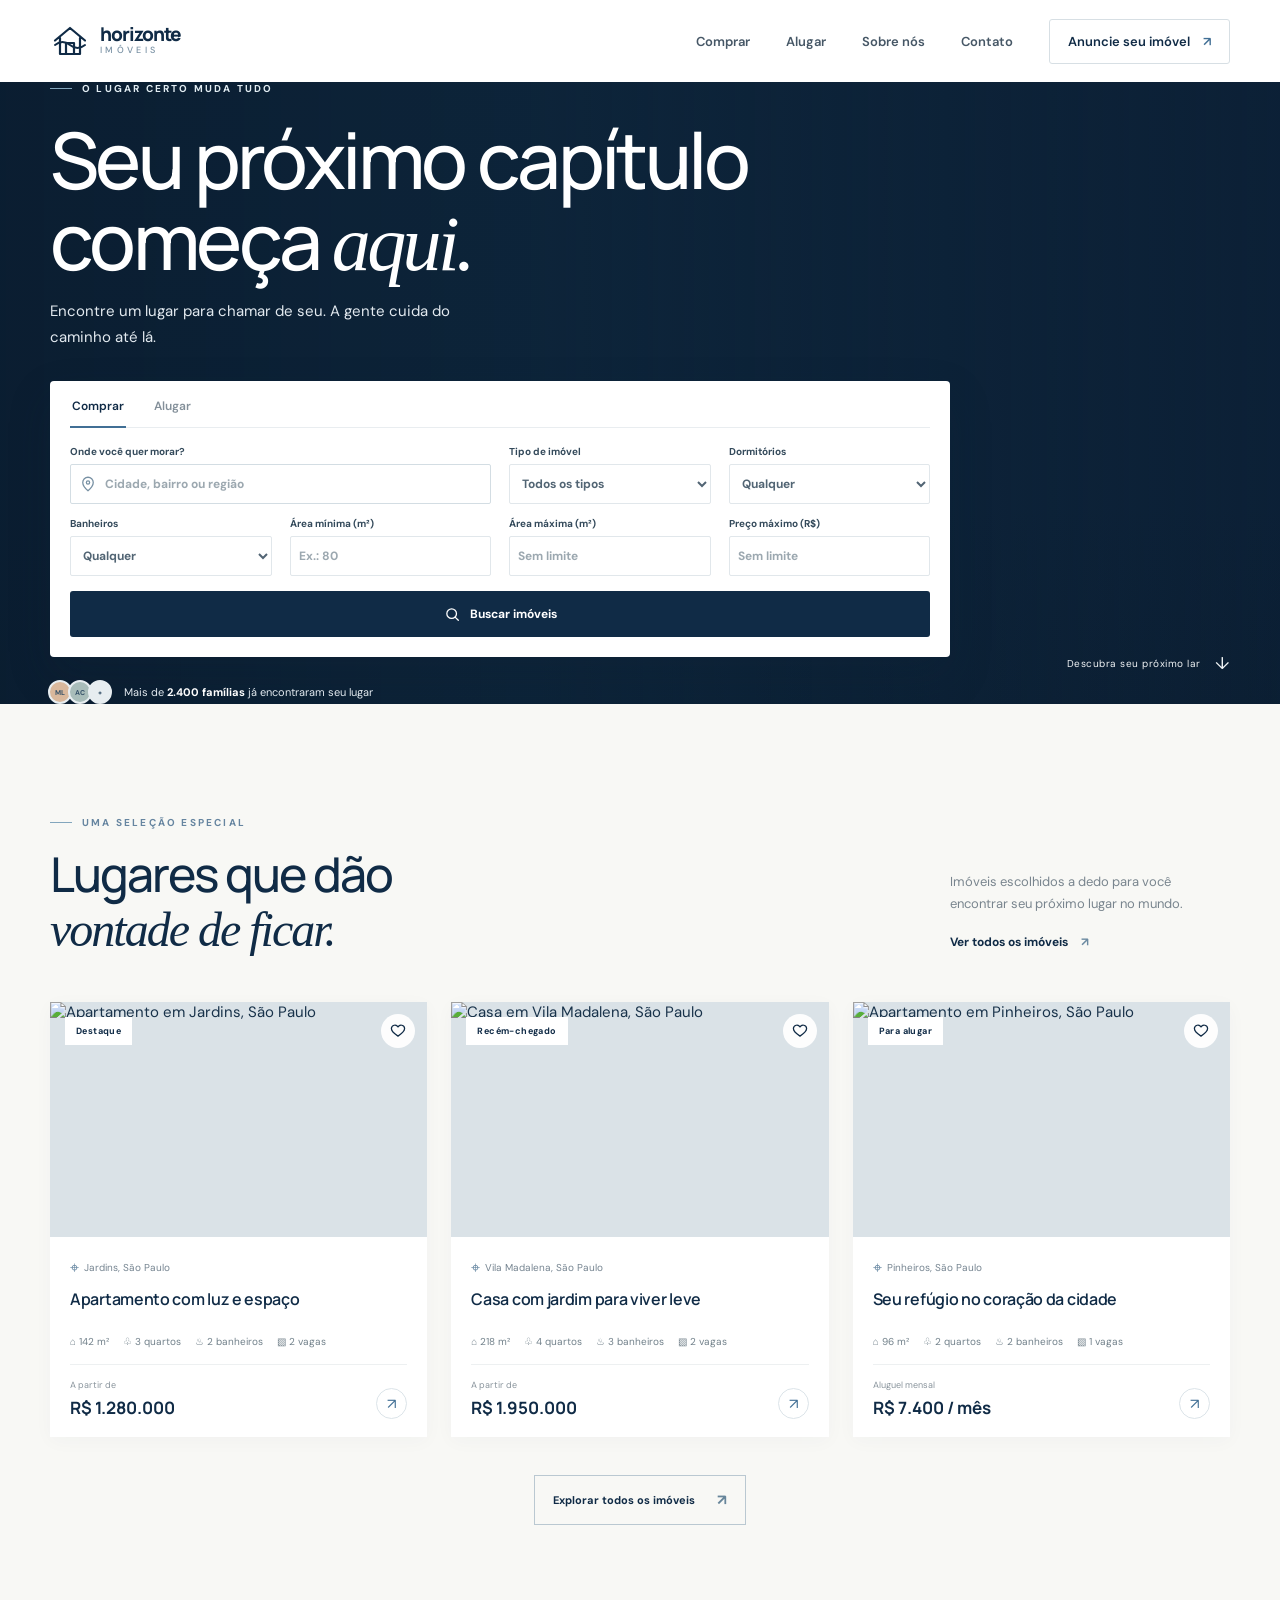
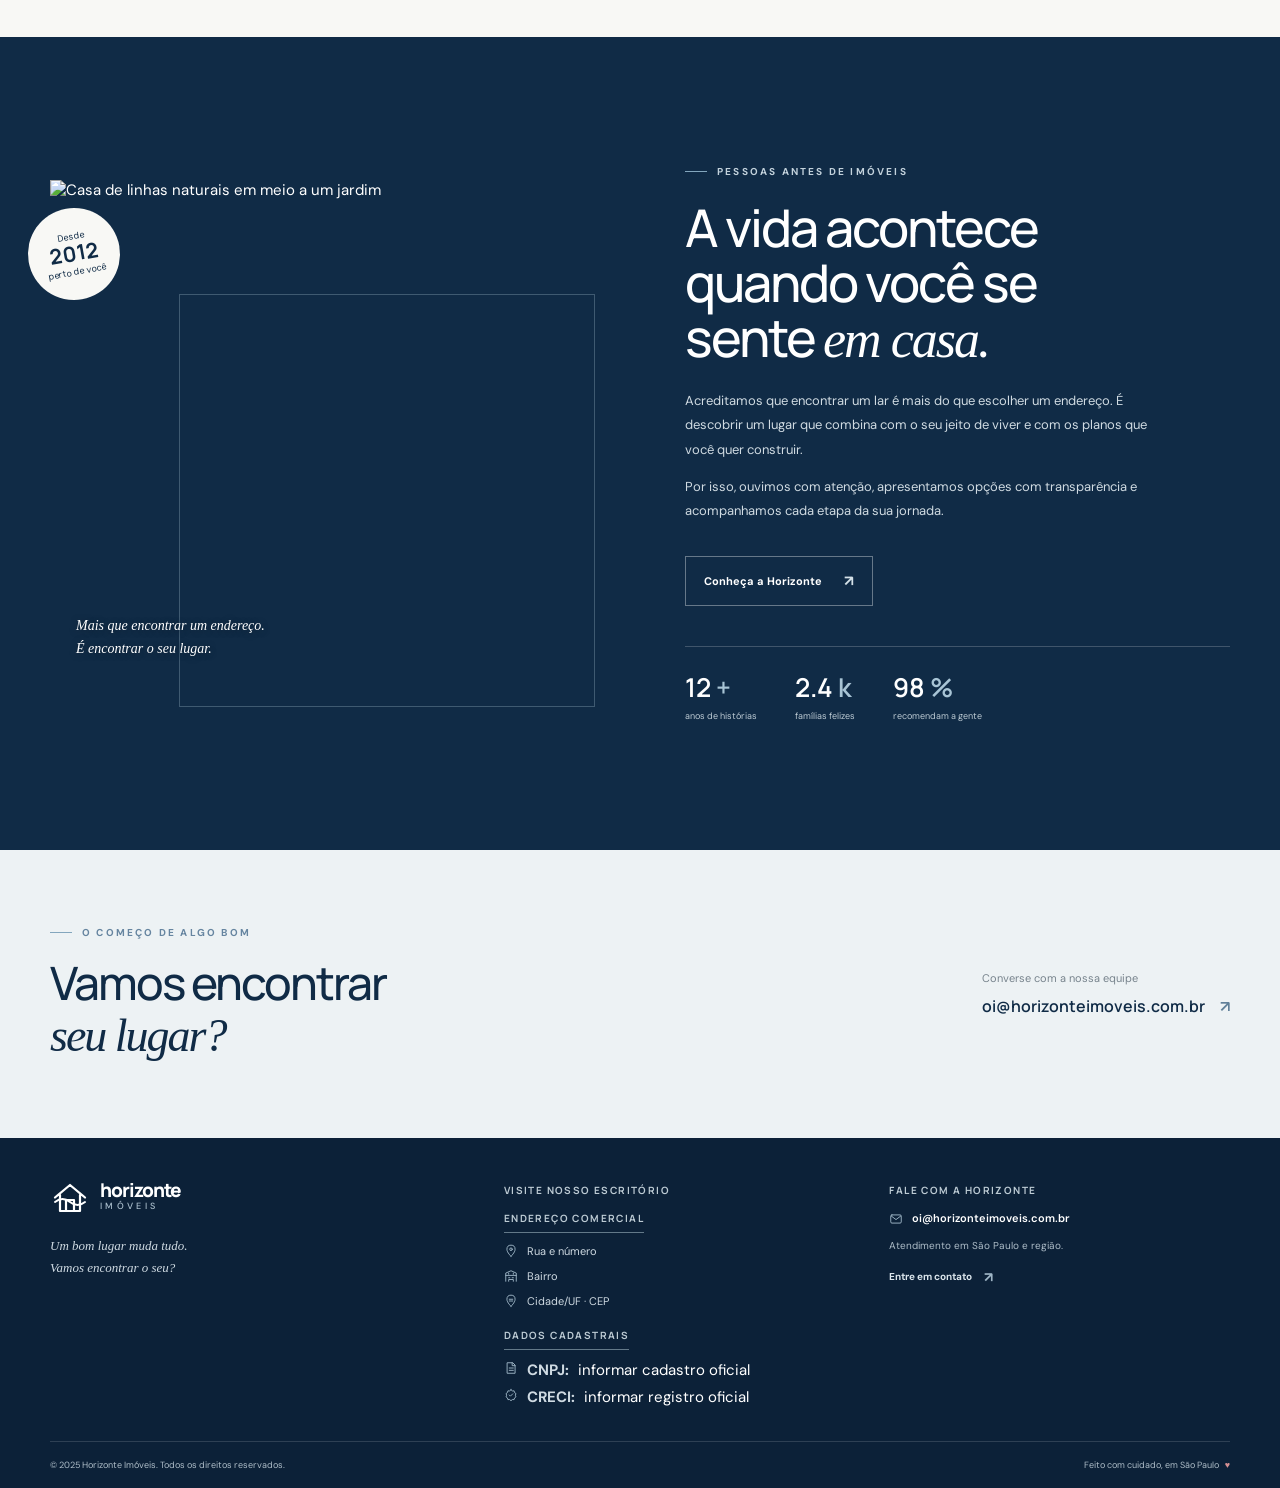
==== commit 1084e9cc: "Format HTML with consistent indentation" ====
--- a/index.html
+++ b/index.html
@@ -1,85 +1,408 @@
 <!doctype html>
 <html lang="pt-BR">
-<head>
-  <meta charset="utf-8">
-  <meta name="viewport" content="width=device-width, initial-scale=1">
-  <meta name="theme-color" content="#102b46">
-  <meta name="description" content="Encontre imóveis selecionados para viver novas histórias. Casas e apartamentos para comprar ou alugar com a Horizonte Imóveis.">
-  <title>Horizonte Imóveis — Seu próximo capítulo começa aqui</title>
-  <link rel="preconnect" href="https://fonts.googleapis.com">
-  <link rel="preconnect" href="https://fonts.gstatic.com" crossorigin>
-  <link href="https://fonts.googleapis.com/css2?family=DM+Sans:wght@400;500;600;700&family=Manrope:wght@400;500;600;700;800&display=swap" rel="stylesheet">
-  <link rel="stylesheet" href="lib/css/styles.css?v=footer-contact-icon">
-  <script src="lib/js/properties.js" defer></script>
-  <script src="lib/js/script.js" defer></script>
-</head>
-<body>
-  <a class="skip-link" href="#conteudo">Pular para o conteúdo</a>
-  <header class="site-header">
-    <div class="container header-inner">
-      <a class="brand" href="#inicio" aria-label="Horizonte Imóveis, início">
-        <span class="brand-mark" aria-hidden="true"><svg viewBox="0 0 40 40" fill="none"><path d="M5 19.5 20 7l15 12.5M10 17v16h20V17M16 33V22h8v11" stroke="currentColor" stroke-width="2.2" stroke-linecap="round" stroke-linejoin="round"/><path d="M5 24c5-4 10-4 15 0s10 4 15 0" stroke="currentColor" stroke-width="2" stroke-linecap="round"/></svg></span>
-        <span class="brand-name">horizonte<span>imóveis</span></span>
-      </a>
-      <button class="menu-toggle" type="button" aria-label="Abrir menu" aria-expanded="false" aria-controls="main-nav"><span></span><span></span><span></span></button>
-      <nav class="main-nav" id="main-nav" aria-label="Navegação principal">
-        <a href="imoveis.html">Comprar</a><a href="imoveis.html">Alugar</a><a href="sobre-nos.html">Sobre nós</a><a href="contato.html">Contato</a>
-        <a class="nav-cta" href="contato.html">Anuncie seu imóvel <span aria-hidden="true">↗</span></a>
-      </nav>
-    </div>
-  </header>
-
-  <main id="conteudo">
-    <section class="hero" id="inicio">
-      <div class="hero-image" role="img" aria-label="Casa contemporânea cercada por vegetação"></div>
-      <div class="hero-shade"></div>
-      <div class="container hero-content">
-        <span class="eyebrow hero-eyebrow"><span></span> O lugar certo muda tudo</span>
-        <h1>Seu próximo capítulo<br>começa <em>aqui.</em></h1>
-        <p>Encontre um lugar para chamar de seu. A gente cuida do caminho até lá.</p>
-        <form class="search-panel" id="search-form">
-          <div class="search-tabs" role="group" aria-label="Finalidade do imóvel">
-            <button class="search-tab is-active" type="button" data-purpose="venda" aria-pressed="true">Comprar</button>
-            <button class="search-tab" type="button" data-purpose="aluguel" aria-pressed="false">Alugar</button>
-          </div>
-          <div class="search-fields">
-            <label class="search-field location-field"><span>Onde você quer morar?</span><span class="input-wrap"><svg viewBox="0 0 24 24" fill="none" aria-hidden="true"><path d="M19 10c0 5-7 11-7 11S5 15 5 10a7 7 0 1 1 14 0Z" stroke="currentColor" stroke-width="1.7"/><circle cx="12" cy="10" r="2.2" stroke="currentColor" stroke-width="1.7"/></svg><input id="location-input" type="search" placeholder="Cidade, bairro ou região" autocomplete="off"></span></label>
-            <label class="search-field type-field"><span>Tipo de imóvel</span><select id="type-select"><option value="todos">Todos os tipos</option><option value="Casa">Casa</option><option value="Apartamento">Apartamento</option></select></label>
-            <label class="search-field"><span>Dormitórios</span><select id="rooms-select"><option value="0">Qualquer</option><option value="1">1+</option><option value="2">2+</option><option value="3">3+</option><option value="4">4+</option></select></label>
-            <label class="search-field"><span>Banheiros</span><select id="bathrooms-select"><option value="0">Qualquer</option><option value="1">1+</option><option value="2">2+</option><option value="3">3+</option><option value="4">4+</option></select></label>
-            <label class="search-field"><span>Área mínima (m²)</span><input id="area-min-input" type="number" min="0" placeholder="Ex.: 80"></label>
-            <label class="search-field"><span>Área máxima (m²)</span><input id="area-max-input" type="number" min="0" placeholder="Sem limite"></label>
-            <label class="search-field"><span>Preço máximo (R$)</span><input id="price-max-input" type="number" min="0" step="50000" placeholder="Sem limite"></label>
-            <button class="search-submit" type="submit"><svg viewBox="0 0 24 24" fill="none" aria-hidden="true"><circle cx="10.8" cy="10.8" r="6.8" stroke="currentColor" stroke-width="1.8"/><path d="m16 16 4.2 4.2" stroke="currentColor" stroke-width="1.8" stroke-linecap="round"/></svg><span>Buscar imóveis</span></button>
-          </div>
-        </form>
-        <div class="hero-note"><span class="avatar-stack"><i>ML</i><i>AC</i><i>+</i></span><span>Mais de <strong>2.400 famílias</strong> já encontraram seu lugar</span></div>
+  <head>
+    <meta charset="utf-8">
+    <meta name="viewport" content="width=device-width, initial-scale=1">
+    <meta name="theme-color" content="#102b46">
+    <meta name="description" content="Encontre imóveis selecionados para viver novas histórias. Casas e apartamentos para comprar ou alugar com a Horizonte Imóveis.">
+    <title>Horizonte Imóveis — Seu próximo capítulo começa aqui</title>
+    <link rel="preconnect" href="https://fonts.googleapis.com">
+    <link rel="preconnect" href="https://fonts.gstatic.com" crossorigin>
+    <link href="https://fonts.googleapis.com/css2?family=DM+Sans:wght@400;500;600;700&amp;family=Manrope:wght@400;500;600;700;800&amp;display=swap" rel="stylesheet">
+    <link rel="stylesheet" href="lib/css/styles.css?v=html-rendered-property-content">
+    <script src="lib/js/script.js" defer></script>
+  </head>
+  <body>
+    <a class="skip-link" href="#conteudo">Pular para o conteúdo</a>
+    <header class="site-header">
+      <div class="container header-inner">
+        <a class="brand" href="#inicio" aria-label="Horizonte Imóveis, início">
+          <span class="brand-mark" aria-hidden="true">
+            <svg viewBox="0 0 40 40" fill="none"><path d="M5 19.5 20 7l15 12.5M10 17v16h20V17M16 33V22h8v11" stroke="currentColor" stroke-width="2.2" stroke-linecap="round" stroke-linejoin="round"></path><path d="M5 24c5-4 10-4 15 0s10 4 15 0" stroke="currentColor" stroke-width="2" stroke-linecap="round"></path></svg>
+          </span>
+          <span class="brand-name">
+            horizonte
+            <span>imóveis</span>
+          </span>
+        </a>
+        <button class="menu-toggle" type="button" aria-label="Abrir menu" aria-expanded="false" aria-controls="main-nav">
+          <span></span>
+          <span></span>
+          <span></span>
+        </button>
+        <nav class="main-nav" id="main-nav" aria-label="Navegação principal">
+          <a href="imoveis.html">Comprar</a>
+          <a href="imoveis.html">Alugar</a>
+          <a href="sobre-nos.html">Sobre nós</a>
+          <a href="contato.html">Contato</a>
+          <a class="nav-cta" href="contato.html">
+            Anuncie seu imóvel&#32;
+            <span aria-hidden="true">↗</span>
+          </a>
+        </nav>
       </div>
-      <a class="scroll-cue" href="#imoveis"><span>Descubra seu próximo lar</span><span aria-hidden="true">↓</span></a>
-    </section>
-
-    <section class="featured section-pad" id="imoveis">
-      <div class="container">
-        <div class="section-heading">
-          <div><span class="eyebrow"><span></span> Uma seleção especial</span><h2>Lugares que dão<br><em>vontade de ficar.</em></h2></div>
-          <div class="heading-aside"><p>Imóveis escolhidos a dedo para você encontrar seu próximo lugar no mundo.</p><a class="text-link" href="imoveis.html">Ver todos os imóveis <span>↗</span></a></div>
+    </header>
+    <main id="conteudo">
+      <section class="hero" id="inicio">
+        <div class="hero-image" role="img" aria-label="Casa contemporânea cercada por vegetação"></div>
+        <div class="hero-shade"></div>
+        <div class="container hero-content">
+          <span class="eyebrow hero-eyebrow">
+            <span></span>
+             O lugar certo muda tudo
+          </span>
+          <h1>
+            Seu próximo capítulo<br>começa&#32;
+            <em>aqui.</em>
+          </h1>
+          <p>Encontre um lugar para chamar de seu. A gente cuida do caminho até lá.</p>
+          <form class="search-panel" id="search-form">
+            <div class="search-tabs" role="group" aria-label="Finalidade do imóvel">
+              <button class="search-tab is-active" type="button" data-purpose="venda" aria-pressed="true">Comprar</button>
+              <button class="search-tab" type="button" data-purpose="aluguel" aria-pressed="false">Alugar</button>
+            </div>
+            <div class="search-fields">
+              <label class="search-field location-field">
+                <span>Onde você quer morar?</span>
+                <span class="input-wrap">
+                  <svg viewBox="0 0 24 24" fill="none" aria-hidden="true"><path d="M19 10c0 5-7 11-7 11S5 15 5 10a7 7 0 1 1 14 0Z" stroke="currentColor" stroke-width="1.7"></path><circle cx="12" cy="10" r="2.2" stroke="currentColor" stroke-width="1.7"></circle></svg>
+                  <input id="location-input" type="search" placeholder="Cidade, bairro ou região" autocomplete="off">
+                </span>
+              </label>
+              <label class="search-field type-field">
+                <span>Tipo de imóvel</span>
+                <select id="type-select">
+                  <option value="todos">Todos os tipos</option>
+                  <option value="Casa">Casa</option>
+                  <option value="Apartamento">Apartamento</option>
+                </select>
+              </label>
+              <label class="search-field">
+                <span>Dormitórios</span>
+                <select id="rooms-select">
+                  <option value="0">Qualquer</option>
+                  <option value="1">1+</option>
+                  <option value="2">2+</option>
+                  <option value="3">3+</option>
+                  <option value="4">4+</option>
+                </select>
+              </label>
+              <label class="search-field">
+                <span>Banheiros</span>
+                <select id="bathrooms-select">
+                  <option value="0">Qualquer</option>
+                  <option value="1">1+</option>
+                  <option value="2">2+</option>
+                  <option value="3">3+</option>
+                  <option value="4">4+</option>
+                </select>
+              </label>
+              <label class="search-field">
+                <span>Área mínima (m²)</span>
+                <input id="area-min-input" type="number" min="0" placeholder="Ex.: 80">
+              </label>
+              <label class="search-field">
+                <span>Área máxima (m²)</span>
+                <input id="area-max-input" type="number" min="0" placeholder="Sem limite">
+              </label>
+              <label class="search-field">
+                <span>Preço máximo (R$)</span>
+                <input id="price-max-input" type="number" min="0" step="50000" placeholder="Sem limite">
+              </label>
+              <button class="search-submit" type="submit">
+                <svg viewBox="0 0 24 24" fill="none" aria-hidden="true"><circle cx="10.8" cy="10.8" r="6.8" stroke="currentColor" stroke-width="1.8"></circle><path d="m16 16 4.2 4.2" stroke="currentColor" stroke-width="1.8" stroke-linecap="round"></path></svg>
+                <span>Buscar imóveis</span>
+              </button>
+            </div>
+          </form>
+          <div class="hero-note">
+            <span class="avatar-stack">
+              <i>ML</i>
+              <i>AC</i>
+              <i>+</i>
+            </span>
+            <span>
+              Mais de&#32;
+              <strong>2.400 famílias</strong>
+               já encontraram seu lugar
+            </span>
+          </div>
         </div>
-        <div class="property-grid" id="property-grid" aria-live="polite"></div>
-        <p class="empty-state" id="empty-state" hidden>Nenhum imóvel encontrado. Tente outra região ou tipo de imóvel.</p>
-        <div class="all-properties"><a class="button-outline" href="imoveis.html">Explorar todos os imóveis <span>↗</span></a></div>
+        <a class="scroll-cue" href="#imoveis">
+          <span>Descubra seu próximo lar</span>
+          <span aria-hidden="true">↓</span>
+        </a>
+      </section>
+      <section class="featured section-pad" id="imoveis">
+        <div class="container">
+          <div class="section-heading">
+            <div>
+              <span class="eyebrow">
+                <span></span>
+                 Uma seleção especial
+              </span>
+              <h2>
+                Lugares que dão<br>
+                <em>vontade de ficar.</em>
+              </h2>
+            </div>
+            <div class="heading-aside">
+              <p>Imóveis escolhidos a dedo para você encontrar seu próximo lugar no mundo.</p>
+              <a class="text-link" href="imoveis.html">
+                Ver todos os imóveis&#32;
+                <span>↗</span>
+              </a>
+            </div>
+          </div>
+          <div class="property-grid" id="property-grid" aria-live="polite">
+            <article class="property-card" data-purpose="venda" data-type="Apartamento" data-location="Jardins, São Paulo" data-rooms="3" data-bathrooms="2" data-area="142" data-price="1280000">
+              <div class="property-photo">
+                <a class="property-image-link" href="imovel.html?id=jardins-apartamento-142" aria-label="Ver detalhes de Apartamento com luz e espaço">
+                  <img src="https://images.unsplash.com/photo-1600210492486-724fe5c67fb0?auto=format&amp;fit=crop&amp;w=900&amp;q=85" alt="Apartamento em Jardins, São Paulo" loading="lazy">
+                </a>
+                <span class="property-tag">Destaque</span>
+                <button class="favorite-button" type="button" aria-label="Salvar apartamento em Jardins, São Paulo" aria-pressed="false">
+                  <svg viewBox="0 0 24 24" fill="none"><path d="M20.8 8.8c0 4.5-8.8 10-8.8 10s-8.8-5.5-8.8-10a4.7 4.7 0 0 1 8.8-2.2 4.7 4.7 0 0 1 8.8 2.2Z" stroke="currentColor" stroke-width="1.7" stroke-linejoin="round"></path></svg>
+                </button>
+              </div>
+              <div class="property-body">
+                <div class="property-location">
+                  <span class="pin">⌖</span>
+                   Jardins, São Paulo
+                </div>
+                <h3>
+                  <a class="property-title-link" href="imovel.html?id=jardins-apartamento-142">Apartamento com luz e espaço</a>
+                </h3>
+                <div class="property-features">
+                  <span>⌂ 142 m²</span>
+                  <span>♧ 3 quartos</span>
+                  <span>♨ 2 banheiros</span>
+                  <span>▧ 2 vagas</span>
+                </div>
+                <div class="property-bottom">
+                  <div>
+                    <small>A partir de</small>
+                    <strong>R$ 1.280.000</strong>
+                  </div>
+                  <a href="imovel.html?id=jardins-apartamento-142" aria-label="Ver detalhes de Apartamento com luz e espaço">↗</a>
+                </div>
+              </div>
+            </article>
+            <article class="property-card" data-purpose="venda" data-type="Casa" data-location="Vila Madalena, São Paulo" data-rooms="4" data-bathrooms="3" data-area="218" data-price="1950000">
+              <div class="property-photo">
+                <a class="property-image-link" href="imovel.html?id=vila-madalena-casa-218" aria-label="Ver detalhes de Casa com jardim para viver leve">
+                  <img src="https://images.unsplash.com/photo-1600607687939-ce8a6c25118c?auto=format&amp;fit=crop&amp;w=900&amp;q=85" alt="Casa em Vila Madalena, São Paulo" loading="lazy">
+                </a>
+                <span class="property-tag">Recém-chegado</span>
+                <button class="favorite-button" type="button" aria-label="Salvar casa em Vila Madalena, São Paulo" aria-pressed="false">
+                  <svg viewBox="0 0 24 24" fill="none"><path d="M20.8 8.8c0 4.5-8.8 10-8.8 10s-8.8-5.5-8.8-10a4.7 4.7 0 0 1 8.8-2.2 4.7 4.7 0 0 1 8.8 2.2Z" stroke="currentColor" stroke-width="1.7" stroke-linejoin="round"></path></svg>
+                </button>
+              </div>
+              <div class="property-body">
+                <div class="property-location">
+                  <span class="pin">⌖</span>
+                   Vila Madalena, São Paulo
+                </div>
+                <h3>
+                  <a class="property-title-link" href="imovel.html?id=vila-madalena-casa-218">Casa com jardim para viver leve</a>
+                </h3>
+                <div class="property-features">
+                  <span>⌂ 218 m²</span>
+                  <span>♧ 4 quartos</span>
+                  <span>♨ 3 banheiros</span>
+                  <span>▧ 2 vagas</span>
+                </div>
+                <div class="property-bottom">
+                  <div>
+                    <small>A partir de</small>
+                    <strong>R$ 1.950.000</strong>
+                  </div>
+                  <a href="imovel.html?id=vila-madalena-casa-218" aria-label="Ver detalhes de Casa com jardim para viver leve">↗</a>
+                </div>
+              </div>
+            </article>
+            <article class="property-card" data-purpose="aluguel" data-type="Apartamento" data-location="Pinheiros, São Paulo" data-rooms="2" data-bathrooms="2" data-area="96" data-price="7400">
+              <div class="property-photo">
+                <a class="property-image-link" href="imovel.html?id=pinheiros-apartamento-96" aria-label="Ver detalhes de Seu refúgio no coração da cidade">
+                  <img src="https://images.unsplash.com/photo-1600607687920-4e2a09cf159d?auto=format&amp;fit=crop&amp;w=900&amp;q=85" alt="Apartamento em Pinheiros, São Paulo" loading="lazy">
+                </a>
+                <span class="property-tag">Para alugar</span>
+                <button class="favorite-button" type="button" aria-label="Salvar apartamento em Pinheiros, São Paulo" aria-pressed="false">
+                  <svg viewBox="0 0 24 24" fill="none"><path d="M20.8 8.8c0 4.5-8.8 10-8.8 10s-8.8-5.5-8.8-10a4.7 4.7 0 0 1 8.8-2.2 4.7 4.7 0 0 1 8.8 2.2Z" stroke="currentColor" stroke-width="1.7" stroke-linejoin="round"></path></svg>
+                </button>
+              </div>
+              <div class="property-body">
+                <div class="property-location">
+                  <span class="pin">⌖</span>
+                   Pinheiros, São Paulo
+                </div>
+                <h3>
+                  <a class="property-title-link" href="imovel.html?id=pinheiros-apartamento-96">Seu refúgio no coração da cidade</a>
+                </h3>
+                <div class="property-features">
+                  <span>⌂ 96 m²</span>
+                  <span>♧ 2 quartos</span>
+                  <span>♨ 2 banheiros</span>
+                  <span>▧ 1 vagas</span>
+                </div>
+                <div class="property-bottom">
+                  <div>
+                    <small>Aluguel mensal</small>
+                    <strong>R$ 7.400 / mês</strong>
+                  </div>
+                  <a href="imovel.html?id=pinheiros-apartamento-96" aria-label="Ver detalhes de Seu refúgio no coração da cidade">↗</a>
+                </div>
+              </div>
+            </article>
+          </div>
+          <p class="empty-state" id="empty-state" hidden>Nenhum imóvel encontrado. Tente outra região ou tipo de imóvel.</p>
+          <div class="all-properties">
+            <a class="button-outline" href="imoveis.html">
+              Explorar todos os imóveis&#32;
+              <span>↗</span>
+            </a>
+          </div>
+        </div>
+      </section>
+      <section class="about section-pad" id="sobre">
+        <div class="container about-grid">
+          <div class="about-visual">
+            <img src="https://images.unsplash.com/photo-1600607687644-c7171b42498f?auto=format&amp;fit=crop&amp;w=1100&amp;q=85" alt="Casa de linhas naturais em meio a um jardim" loading="lazy">
+            <div class="about-stamp">
+              <span>Desde</span>
+              <strong>2012</strong>
+              <span>perto de você</span>
+            </div>
+            <div class="about-caption">Mais que encontrar um endereço.<br>É encontrar o seu lugar.</div>
+          </div>
+          <div class="about-copy">
+            <span class="eyebrow eyebrow-light">
+              <span></span>
+               Pessoas antes de imóveis
+            </span>
+            <h2>
+              A vida acontece<br>quando você se<br>sente&#32;
+              <em>em casa.</em>
+            </h2>
+            <p>Acreditamos que encontrar um lar é mais do que escolher um endereço. É descobrir um lugar que combina com o seu jeito de viver e com os planos que você quer construir.</p>
+            <p>Por isso, ouvimos com atenção, apresentamos opções com transparência e acompanhamos cada etapa da sua jornada.</p>
+            <a class="button-light" href="sobre-nos.html">
+              Conheça a Horizonte&#32;
+              <span>↗</span>
+            </a>
+            <div class="about-numbers">
+              <div>
+                <strong>
+                  12
+                  <span>+</span>
+                </strong>
+                <small>anos de histórias</small>
+              </div>
+              <div>
+                <strong>
+                  2.4
+                  <span>k</span>
+                </strong>
+                <small>famílias felizes</small>
+              </div>
+              <div>
+                <strong>
+                  98
+                  <span>%</span>
+                </strong>
+                <small>recomendam a gente</small>
+              </div>
+            </div>
+          </div>
+        </div>
+      </section>
+      <section class="contact section-pad" id="contato">
+        <div class="container contact-inner">
+          <div>
+            <span class="eyebrow">
+              <span></span>
+               O começo de algo bom
+            </span>
+            <h2>
+              Vamos encontrar<br>
+              <em>seu lugar?</em>
+            </h2>
+          </div>
+          <a class="contact-link" href="contato.html">
+            <span>Converse com a nossa equipe</span>
+            <strong>
+              oi@horizonteimoveis.com.br&#32;
+              <i>↗</i>
+            </strong>
+          </a>
+        </div>
+      </section>
+    </main>
+    <footer class="site-footer">
+      <div class="container footer-directory">
+        <div class="footer-brand-block">
+          <a class="brand brand-footer" href="index.html" aria-label="Horizonte Imóveis, início">
+            <span class="brand-mark" aria-hidden="true">
+              <svg viewBox="0 0 40 40" fill="none"><path d="M5 19.5 20 7l15 12.5M10 17v16h20V17M16 33V22h8v11" stroke="currentColor" stroke-width="2.2" stroke-linecap="round" stroke-linejoin="round"></path><path d="M5 24c5-4 10-4 15 0s10 4 15 0" stroke="currentColor" stroke-width="2" stroke-linecap="round"></path></svg>
+            </span>
+            <span class="brand-name">
+              horizonte
+              <span>imóveis</span>
+            </span>
+          </a>
+          <p>Um bom lugar muda tudo.<br>Vamos encontrar o seu?</p>
+        </div>
+        <section class="footer-info" aria-labelledby="footer-address-title">
+          <h2 id="footer-address-title">Visite nosso escritório</h2>
+          <h3 class="footer-subtitle">Endereço comercial</h3>
+          <address>
+            <span class="footer-detail">
+              <svg viewBox="0 0 24 24" aria-hidden="true"><path d="M12 21s7-6.2 7-12a7 7 0 1 0-14 0c0 5.8 7 12 7 12Z"></path><circle cx="12" cy="9" r="2.2"></circle></svg>
+              Rua e número
+            </span>
+            <span class="footer-detail">
+              <svg viewBox="0 0 24 24" aria-hidden="true"><path d="M3 21V7l9-4 9 4v14M3 11h18M8 7v2m8-2v2M8 15h2m4 0h2M8 21v-3h8v3"></path></svg>
+              Bairro
+            </span>
+            <span class="footer-detail">
+              <svg viewBox="0 0 24 24" aria-hidden="true"><path d="M12 21s7-6.2 7-12a7 7 0 1 0-14 0c0 5.8 7 12 7 12Z"></path><path d="M9 9h6m-6 3h6"></path></svg>
+              Cidade/UF · CEP
+            </span>
+          </address>
+          <h3 class="footer-subtitle">Dados cadastrais</h3>
+          <div class="footer-legal">
+            <span class="footer-detail">
+              <svg viewBox="0 0 24 24" aria-hidden="true"><path d="M6 3h9l4 4v14H6zM14 3v5h5M9 12h7m-7 4h7"></path></svg>
+              <strong>CNPJ:</strong>
+               informar cadastro oficial
+            </span>
+            <span class="footer-detail">
+              <svg viewBox="0 0 24 24" aria-hidden="true"><path d="m12 3 2.3 2 3-.1.8 2.9 2.4 1.8-1 2.8 1 2.8-2.4 1.8-.8 2.9-3-.1-2.3 2-2.3-2-3 .1-.8-2.9-2.4-1.8 1-2.8-1-2.8 2.4-1.8.8-2.9 3 .1L12 3Z"></path><path d="m9 12 2 2 4-4"></path></svg>
+              <strong>CRECI:</strong>
+               informar registro oficial
+            </span>
+          </div>
+        </section>
+        <section class="footer-info" aria-labelledby="footer-contact-title">
+          <h2 id="footer-contact-title">Fale com a Horizonte</h2>
+          <a class="footer-email footer-detail" href="mailto:oi@horizonteimoveis.com.br">
+            <svg viewBox="0 0 24 24" aria-hidden="true"><rect x="3" y="5" width="18" height="14" rx="2"></rect><path d="m4 7 8 6 8-6"></path></svg>
+            oi@horizonteimoveis.com.br
+          </a>
+          <p>Atendimento em São Paulo e região.</p>
+          <a class="footer-contact-link" href="contato.html">
+            Entre em contato&#32;
+            <span aria-hidden="true">↗</span>
+          </a>
+        </section>
       </div>
-    </section>
-
-    <section class="about section-pad" id="sobre">
-      <div class="container about-grid">
-        <div class="about-visual"><img src="https://images.unsplash.com/photo-1600607687644-c7171b42498f?auto=format&fit=crop&w=1100&q=85" alt="Casa de linhas naturais em meio a um jardim" loading="lazy"><div class="about-stamp"><span>Desde</span><strong>2012</strong><span>perto de você</span></div><div class="about-caption">Mais que encontrar um endereço.<br>É encontrar o seu lugar.</div></div>
-        <div class="about-copy"><span class="eyebrow eyebrow-light"><span></span> Pessoas antes de imóveis</span><h2>A vida acontece<br>quando você se<br>sente <em>em casa.</em></h2><p>Acreditamos que encontrar um lar é mais do que escolher um endereço. É descobrir um lugar que combina com o seu jeito de viver e com os planos que você quer construir.</p><p>Por isso, ouvimos com atenção, apresentamos opções com transparência e acompanhamos cada etapa da sua jornada.</p><a class="button-light" href="sobre-nos.html">Conheça a Horizonte <span>↗</span></a><div class="about-numbers"><div><strong>12<span>+</span></strong><small>anos de histórias</small></div><div><strong>2.4<span>k</span></strong><small>famílias felizes</small></div><div><strong>98<span>%</span></strong><small>recomendam a gente</small></div></div></div>
+      <div class="container footer-bottom">
+        <span>© 2025 Horizonte Imóveis. Todos os direitos reservados.</span>
+        <span>
+          Feito com cuidado, em São Paulo&#32;
+          <span class="heart">♥</span>
+        </span>
       </div>
-    </section>
-
-    <section class="contact section-pad" id="contato"><div class="container contact-inner"><div><span class="eyebrow"><span></span> O começo de algo bom</span><h2>Vamos encontrar<br><em>seu lugar?</em></h2></div><a class="contact-link" href="contato.html"><span>Converse com a nossa equipe</span><strong>oi@horizonteimoveis.com.br <i>↗</i></strong></a></div></section>
-  </main>
-
-  <footer class="site-footer"><div class="container footer-directory"><div class="footer-brand-block"><a class="brand brand-footer" href="index.html" aria-label="Horizonte Imóveis, início"><span class="brand-mark" aria-hidden="true"><svg viewBox="0 0 40 40" fill="none"><path d="M5 19.5 20 7l15 12.5M10 17v16h20V17M16 33V22h8v11" stroke="currentColor" stroke-width="2.2" stroke-linecap="round" stroke-linejoin="round"/><path d="M5 24c5-4 10-4 15 0s10 4 15 0" stroke="currentColor" stroke-width="2" stroke-linecap="round"/></svg></span><span class="brand-name">horizonte<span>imóveis</span></span></a><p>Um bom lugar muda tudo.<br>Vamos encontrar o seu?</p></div><section class="footer-info" aria-labelledby="footer-address-title"><h2 id="footer-address-title">Visite nosso escritório</h2><h3 class="footer-subtitle">Endereço comercial</h3><address><span class="footer-detail"><svg viewBox="0 0 24 24" aria-hidden="true"><path d="M12 21s7-6.2 7-12a7 7 0 1 0-14 0c0 5.8 7 12 7 12Z"/><circle cx="12" cy="9" r="2.2"/></svg>Rua e número</span><span class="footer-detail"><svg viewBox="0 0 24 24" aria-hidden="true"><path d="M3 21V7l9-4 9 4v14M3 11h18M8 7v2m8-2v2M8 15h2m4 0h2M8 21v-3h8v3"/></svg>Bairro</span><span class="footer-detail"><svg viewBox="0 0 24 24" aria-hidden="true"><path d="M12 21s7-6.2 7-12a7 7 0 1 0-14 0c0 5.8 7 12 7 12Z"/><path d="M9 9h6m-6 3h6"/></svg>Cidade/UF · CEP</span></address><h3 class="footer-subtitle">Dados cadastrais</h3><div class="footer-legal"><span class="footer-detail"><svg viewBox="0 0 24 24" aria-hidden="true"><path d="M6 3h9l4 4v14H6zM14 3v5h5M9 12h7m-7 4h7"/></svg><strong>CNPJ:</strong> informar cadastro oficial</span><span class="footer-detail"><svg viewBox="0 0 24 24" aria-hidden="true"><path d="m12 3 2.3 2 3-.1.8 2.9 2.4 1.8-1 2.8 1 2.8-2.4 1.8-.8 2.9-3-.1-2.3 2-2.3-2-3 .1-.8-2.9-2.4-1.8 1-2.8-1-2.8 2.4-1.8.8-2.9 3 .1L12 3Z"/><path d="m9 12 2 2 4-4"/></svg><strong>CRECI:</strong> informar registro oficial</span></div></section><section class="footer-info" aria-labelledby="footer-contact-title"><h2 id="footer-contact-title">Fale com a Horizonte</h2><a class="footer-email footer-detail" href="mailto:oi@horizonteimoveis.com.br"><svg viewBox="0 0 24 24" aria-hidden="true"><rect x="3" y="5" width="18" height="14" rx="2"/><path d="m4 7 8 6 8-6"/></svg>oi@horizonteimoveis.com.br</a><p>Atendimento em São Paulo e região.</p><a class="footer-contact-link" href="contato.html">Entre em contato <span aria-hidden="true">↗</span></a></section></div><div class="container footer-bottom"><span>© 2025 Horizonte Imóveis. Todos os direitos reservados.</span><span>Feito com cuidado, em São Paulo <span class="heart">♥</span></span></div></footer>
-</body>
+    </footer>
+  </body>
 </html>
--- a/lib/css/styles.css
+++ b/lib/css/styles.css
@@ -29,3 +29,5 @@
 .footer-directory{display:grid;grid-template-columns:1.2fr 1fr 1fr;gap:45px;padding-bottom:34px}.footer-brand-block{display:grid;align-content:start;gap:17px}.footer-brand-block>p{font:italic 13px/1.7 var(--serif);color:#cfdae2;margin:0}.footer-info h2{font:700 10px var(--display);letter-spacing:1.4px;text-transform:uppercase;color:#bdcbd4;margin:5px 0 14px}.footer-info address{display:grid;gap:8px;margin:0;font-style:normal;color:#cfdae2;font-size:11px;line-height:1.55}.footer-detail{display:flex;align-items:flex-start;gap:9px;min-width:0}.footer-detail svg{flex:0 0 14px;width:14px;height:14px;margin-top:1px;fill:none;stroke:#9fb6c6;stroke-width:1.6;stroke-linecap:round;stroke-linejoin:round}.footer-legal{display:grid;gap:7px}.footer-info address strong{color:white;font-weight:600}.footer-info p{font-size:10px;line-height:1.6;color:#aebdc8;margin:12px 0 0}.footer-info .footer-legal{margin-top:15px}.footer-legal strong{color:#cfdae2}.footer-email{width:max-content;max-width:100%;font-size:11px;font-weight:600;color:#fff}.footer-contact-link{display:inline-flex;align-items:center;gap:12px;margin-top:14px;color:#dce6ec;font-size:10px;font-weight:700}.footer-contact-link span{color:#9fb6c6;font-size:14px}.footer-bottom{gap:16px}
 @media(max-width:680px){.footer-directory{grid-template-columns:1fr;gap:24px;padding-bottom:27px}.footer-brand-block{gap:12px}.footer-info h2{margin:0 0 10px}.footer-info address{gap:5px}.footer-info .footer-legal{margin-top:10px}.footer-bottom{align-items:flex-start}}
 .footer-subtitle{display:table;font:700 10px var(--display);letter-spacing:1.4px;text-transform:uppercase;color:#bdcbd4;margin:0 0 10px}.footer-subtitle::after{content:"";display:block;width:100%;border-bottom:1px solid #637989;margin-top:7px}.footer-info address+.footer-subtitle{margin-top:18px}.footer-info .footer-legal{margin-top:10px}@media(max-width:680px){.footer-subtitle{margin:0 0 10px}.footer-info address+.footer-subtitle{margin-top:16px}.footer-info .footer-legal{margin-top:10px}}
+
+.property-card[hidden]{display:none!important}
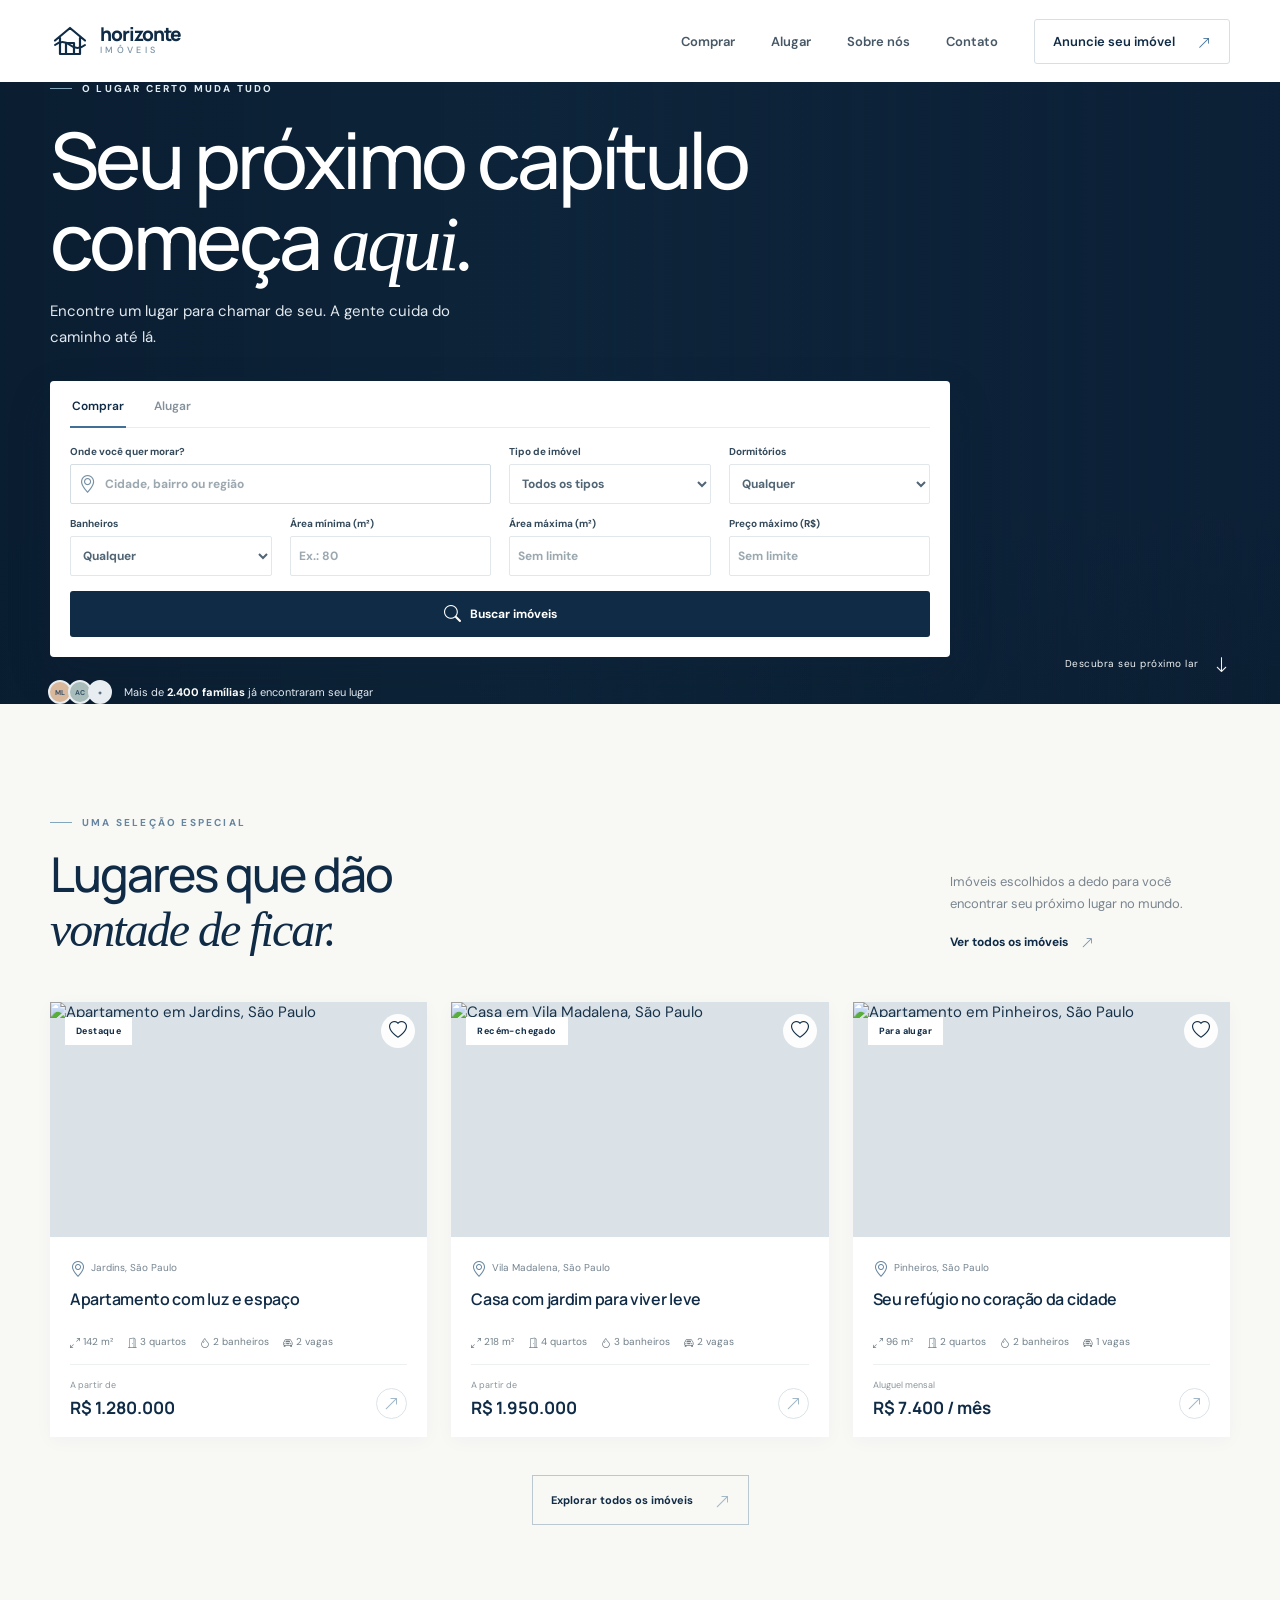
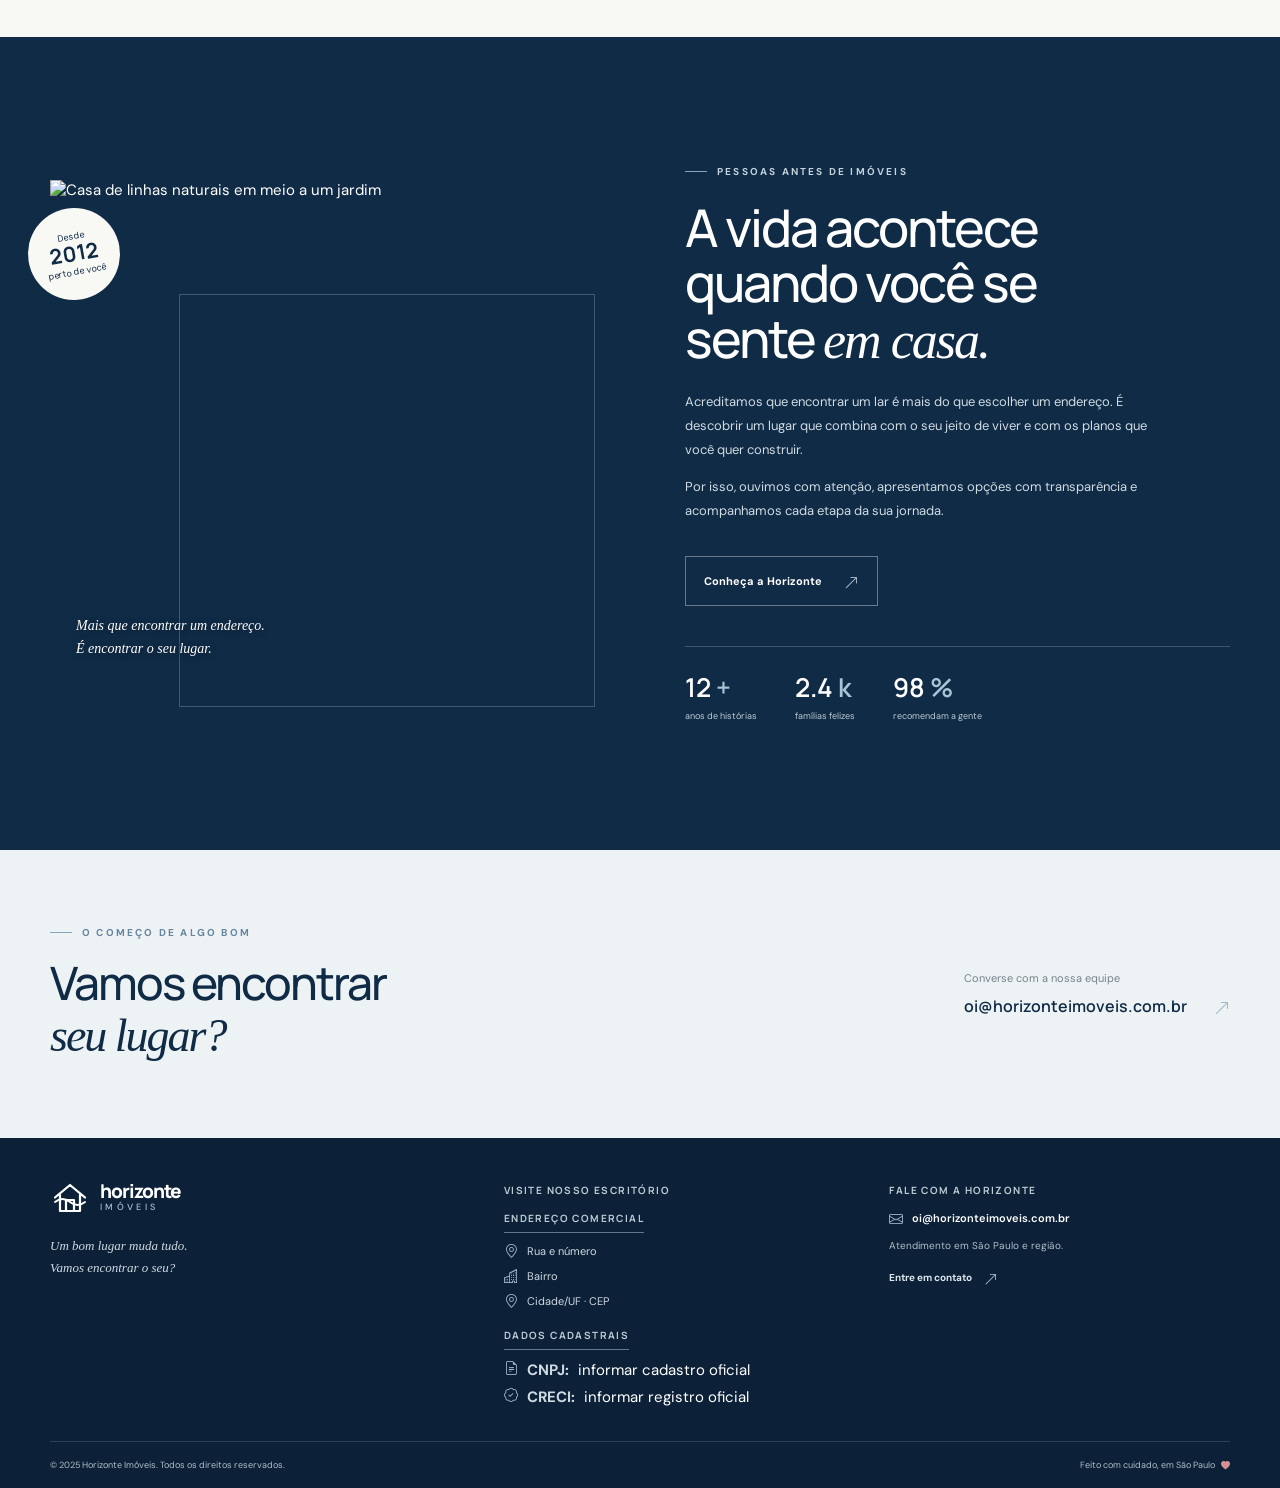
==== commit 34c9d587: "Replace decorative symbols with Bootstrap Icons" ====
--- a/index.html
+++ b/index.html
@@ -9,6 +9,7 @@
     <link rel="preconnect" href="https://fonts.googleapis.com">
     <link rel="preconnect" href="https://fonts.gstatic.com" crossorigin>
     <link href="https://fonts.googleapis.com/css2?family=DM+Sans:wght@400;500;600;700&amp;family=Manrope:wght@400;500;600;700;800&amp;display=swap" rel="stylesheet">
+    <link rel="stylesheet" href="https://cdn.jsdelivr.net/npm/bootstrap-icons@1.13.2/font/bootstrap-icons.min.css">
     <link rel="stylesheet" href="lib/css/styles.css?v=html-rendered-property-content">
     <script src="lib/js/script.js" defer></script>
   </head>
@@ -37,7 +38,7 @@
           <a href="contato.html">Contato</a>
           <a class="nav-cta" href="contato.html">
             Anuncie seu imóvel&#32;
-            <span aria-hidden="true">↗</span>
+            <span aria-hidden="true"><i class="bi bi-arrow-up-right" aria-hidden="true"></i></span>
           </a>
         </nav>
       </div>
@@ -65,7 +66,7 @@
               <label class="search-field location-field">
                 <span>Onde você quer morar?</span>
                 <span class="input-wrap">
-                  <svg viewBox="0 0 24 24" fill="none" aria-hidden="true"><path d="M19 10c0 5-7 11-7 11S5 15 5 10a7 7 0 1 1 14 0Z" stroke="currentColor" stroke-width="1.7"></path><circle cx="12" cy="10" r="2.2" stroke="currentColor" stroke-width="1.7"></circle></svg>
+                  <i class="bi bi-geo-alt" aria-hidden="true"></i>
                   <input id="location-input" type="search" placeholder="Cidade, bairro ou região" autocomplete="off">
                 </span>
               </label>
@@ -110,7 +111,7 @@
                 <input id="price-max-input" type="number" min="0" step="50000" placeholder="Sem limite">
               </label>
               <button class="search-submit" type="submit">
-                <svg viewBox="0 0 24 24" fill="none" aria-hidden="true"><circle cx="10.8" cy="10.8" r="6.8" stroke="currentColor" stroke-width="1.8"></circle><path d="m16 16 4.2 4.2" stroke="currentColor" stroke-width="1.8" stroke-linecap="round"></path></svg>
+                <i class="bi bi-search" aria-hidden="true"></i>
                 <span>Buscar imóveis</span>
               </button>
             </div>
@@ -130,7 +131,7 @@
         </div>
         <a class="scroll-cue" href="#imoveis">
           <span>Descubra seu próximo lar</span>
-          <span aria-hidden="true">↓</span>
+          <span aria-hidden="true"><i class="bi bi-arrow-down" aria-hidden="true"></i></span>
         </a>
       </section>
       <section class="featured section-pad" id="imoveis">
@@ -150,7 +151,7 @@
               <p>Imóveis escolhidos a dedo para você encontrar seu próximo lugar no mundo.</p>
               <a class="text-link" href="imoveis.html">
                 Ver todos os imóveis&#32;
-                <span>↗</span>
+                <span><i class="bi bi-arrow-up-right" aria-hidden="true"></i></span>
               </a>
             </div>
           </div>
@@ -162,29 +163,29 @@
                 </a>
                 <span class="property-tag">Destaque</span>
                 <button class="favorite-button" type="button" aria-label="Salvar apartamento em Jardins, São Paulo" aria-pressed="false">
-                  <svg viewBox="0 0 24 24" fill="none"><path d="M20.8 8.8c0 4.5-8.8 10-8.8 10s-8.8-5.5-8.8-10a4.7 4.7 0 0 1 8.8-2.2 4.7 4.7 0 0 1 8.8 2.2Z" stroke="currentColor" stroke-width="1.7" stroke-linejoin="round"></path></svg>
+                  <i class="bi bi-heart" aria-hidden="true"></i>
                 </button>
               </div>
               <div class="property-body">
                 <div class="property-location">
-                  <span class="pin">⌖</span>
+                  <span class="pin"><i class="bi bi-geo-alt" aria-hidden="true"></i></span>
                    Jardins, São Paulo
                 </div>
                 <h3>
                   <a class="property-title-link" href="imovel.html?id=jardins-apartamento-142">Apartamento com luz e espaço</a>
                 </h3>
                 <div class="property-features">
-                  <span>⌂ 142 m²</span>
-                  <span>♧ 3 quartos</span>
-                  <span>♨ 2 banheiros</span>
-                  <span>▧ 2 vagas</span>
+                  <span><i class="bi bi-arrows-angle-expand" aria-hidden="true"></i> 142 m²</span>
+                  <span><i class="bi bi-door-open" aria-hidden="true"></i> 3 quartos</span>
+                  <span><i class="bi bi-droplet" aria-hidden="true"></i> 2 banheiros</span>
+                  <span><i class="bi bi-car-front" aria-hidden="true"></i> 2 vagas</span>
                 </div>
                 <div class="property-bottom">
                   <div>
                     <small>A partir de</small>
                     <strong>R$ 1.280.000</strong>
                   </div>
-                  <a href="imovel.html?id=jardins-apartamento-142" aria-label="Ver detalhes de Apartamento com luz e espaço">↗</a>
+                  <a href="imovel.html?id=jardins-apartamento-142" aria-label="Ver detalhes de Apartamento com luz e espaço"><i class="bi bi-arrow-up-right" aria-hidden="true"></i></a>
                 </div>
               </div>
             </article>
@@ -195,29 +196,29 @@
                 </a>
                 <span class="property-tag">Recém-chegado</span>
                 <button class="favorite-button" type="button" aria-label="Salvar casa em Vila Madalena, São Paulo" aria-pressed="false">
-                  <svg viewBox="0 0 24 24" fill="none"><path d="M20.8 8.8c0 4.5-8.8 10-8.8 10s-8.8-5.5-8.8-10a4.7 4.7 0 0 1 8.8-2.2 4.7 4.7 0 0 1 8.8 2.2Z" stroke="currentColor" stroke-width="1.7" stroke-linejoin="round"></path></svg>
+                  <i class="bi bi-heart" aria-hidden="true"></i>
                 </button>
               </div>
               <div class="property-body">
                 <div class="property-location">
-                  <span class="pin">⌖</span>
+                  <span class="pin"><i class="bi bi-geo-alt" aria-hidden="true"></i></span>
                    Vila Madalena, São Paulo
                 </div>
                 <h3>
                   <a class="property-title-link" href="imovel.html?id=vila-madalena-casa-218">Casa com jardim para viver leve</a>
                 </h3>
                 <div class="property-features">
-                  <span>⌂ 218 m²</span>
-                  <span>♧ 4 quartos</span>
-                  <span>♨ 3 banheiros</span>
-                  <span>▧ 2 vagas</span>
+                  <span><i class="bi bi-arrows-angle-expand" aria-hidden="true"></i> 218 m²</span>
+                  <span><i class="bi bi-door-open" aria-hidden="true"></i> 4 quartos</span>
+                  <span><i class="bi bi-droplet" aria-hidden="true"></i> 3 banheiros</span>
+                  <span><i class="bi bi-car-front" aria-hidden="true"></i> 2 vagas</span>
                 </div>
                 <div class="property-bottom">
                   <div>
                     <small>A partir de</small>
                     <strong>R$ 1.950.000</strong>
                   </div>
-                  <a href="imovel.html?id=vila-madalena-casa-218" aria-label="Ver detalhes de Casa com jardim para viver leve">↗</a>
+                  <a href="imovel.html?id=vila-madalena-casa-218" aria-label="Ver detalhes de Casa com jardim para viver leve"><i class="bi bi-arrow-up-right" aria-hidden="true"></i></a>
                 </div>
               </div>
             </article>
@@ -228,29 +229,29 @@
                 </a>
                 <span class="property-tag">Para alugar</span>
                 <button class="favorite-button" type="button" aria-label="Salvar apartamento em Pinheiros, São Paulo" aria-pressed="false">
-                  <svg viewBox="0 0 24 24" fill="none"><path d="M20.8 8.8c0 4.5-8.8 10-8.8 10s-8.8-5.5-8.8-10a4.7 4.7 0 0 1 8.8-2.2 4.7 4.7 0 0 1 8.8 2.2Z" stroke="currentColor" stroke-width="1.7" stroke-linejoin="round"></path></svg>
+                  <i class="bi bi-heart" aria-hidden="true"></i>
                 </button>
               </div>
               <div class="property-body">
                 <div class="property-location">
-                  <span class="pin">⌖</span>
+                  <span class="pin"><i class="bi bi-geo-alt" aria-hidden="true"></i></span>
                    Pinheiros, São Paulo
                 </div>
                 <h3>
                   <a class="property-title-link" href="imovel.html?id=pinheiros-apartamento-96">Seu refúgio no coração da cidade</a>
                 </h3>
                 <div class="property-features">
-                  <span>⌂ 96 m²</span>
-                  <span>♧ 2 quartos</span>
-                  <span>♨ 2 banheiros</span>
-                  <span>▧ 1 vagas</span>
+                  <span><i class="bi bi-arrows-angle-expand" aria-hidden="true"></i> 96 m²</span>
+                  <span><i class="bi bi-door-open" aria-hidden="true"></i> 2 quartos</span>
+                  <span><i class="bi bi-droplet" aria-hidden="true"></i> 2 banheiros</span>
+                  <span><i class="bi bi-car-front" aria-hidden="true"></i> 1 vagas</span>
                 </div>
                 <div class="property-bottom">
                   <div>
                     <small>Aluguel mensal</small>
                     <strong>R$ 7.400 / mês</strong>
                   </div>
-                  <a href="imovel.html?id=pinheiros-apartamento-96" aria-label="Ver detalhes de Seu refúgio no coração da cidade">↗</a>
+                  <a href="imovel.html?id=pinheiros-apartamento-96" aria-label="Ver detalhes de Seu refúgio no coração da cidade"><i class="bi bi-arrow-up-right" aria-hidden="true"></i></a>
                 </div>
               </div>
             </article>
@@ -259,7 +260,7 @@
           <div class="all-properties">
             <a class="button-outline" href="imoveis.html">
               Explorar todos os imóveis&#32;
-              <span>↗</span>
+              <span><i class="bi bi-arrow-up-right" aria-hidden="true"></i></span>
             </a>
           </div>
         </div>
@@ -288,7 +289,7 @@
             <p>Por isso, ouvimos com atenção, apresentamos opções com transparência e acompanhamos cada etapa da sua jornada.</p>
             <a class="button-light" href="sobre-nos.html">
               Conheça a Horizonte&#32;
-              <span>↗</span>
+              <span><i class="bi bi-arrow-up-right" aria-hidden="true"></i></span>
             </a>
             <div class="about-numbers">
               <div>
@@ -332,7 +333,7 @@
             <span>Converse com a nossa equipe</span>
             <strong>
               oi@horizonteimoveis.com.br&#32;
-              <i>↗</i>
+              <i><i class="bi bi-arrow-up-right" aria-hidden="true"></i></i>
             </strong>
           </a>
         </div>
@@ -357,27 +358,27 @@
           <h3 class="footer-subtitle">Endereço comercial</h3>
           <address>
             <span class="footer-detail">
-              <svg viewBox="0 0 24 24" aria-hidden="true"><path d="M12 21s7-6.2 7-12a7 7 0 1 0-14 0c0 5.8 7 12 7 12Z"></path><circle cx="12" cy="9" r="2.2"></circle></svg>
+              <i class="bi bi-geo-alt" aria-hidden="true"></i>
               Rua e número
             </span>
             <span class="footer-detail">
-              <svg viewBox="0 0 24 24" aria-hidden="true"><path d="M3 21V7l9-4 9 4v14M3 11h18M8 7v2m8-2v2M8 15h2m4 0h2M8 21v-3h8v3"></path></svg>
+              <i class="bi bi-buildings" aria-hidden="true"></i>
               Bairro
             </span>
             <span class="footer-detail">
-              <svg viewBox="0 0 24 24" aria-hidden="true"><path d="M12 21s7-6.2 7-12a7 7 0 1 0-14 0c0 5.8 7 12 7 12Z"></path><path d="M9 9h6m-6 3h6"></path></svg>
+              <i class="bi bi-geo-alt" aria-hidden="true"></i>
               Cidade/UF · CEP
             </span>
           </address>
           <h3 class="footer-subtitle">Dados cadastrais</h3>
           <div class="footer-legal">
             <span class="footer-detail">
-              <svg viewBox="0 0 24 24" aria-hidden="true"><path d="M6 3h9l4 4v14H6zM14 3v5h5M9 12h7m-7 4h7"></path></svg>
+              <i class="bi bi-file-earmark-text" aria-hidden="true"></i>
               <strong>CNPJ:</strong>
                informar cadastro oficial
             </span>
             <span class="footer-detail">
-              <svg viewBox="0 0 24 24" aria-hidden="true"><path d="m12 3 2.3 2 3-.1.8 2.9 2.4 1.8-1 2.8 1 2.8-2.4 1.8-.8 2.9-3-.1-2.3 2-2.3-2-3 .1-.8-2.9-2.4-1.8 1-2.8-1-2.8 2.4-1.8.8-2.9 3 .1L12 3Z"></path><path d="m9 12 2 2 4-4"></path></svg>
+              <i class="bi bi-patch-check" aria-hidden="true"></i>
               <strong>CRECI:</strong>
                informar registro oficial
             </span>
@@ -386,13 +387,13 @@
         <section class="footer-info" aria-labelledby="footer-contact-title">
           <h2 id="footer-contact-title">Fale com a Horizonte</h2>
           <a class="footer-email footer-detail" href="mailto:oi@horizonteimoveis.com.br">
-            <svg viewBox="0 0 24 24" aria-hidden="true"><rect x="3" y="5" width="18" height="14" rx="2"></rect><path d="m4 7 8 6 8-6"></path></svg>
+            <i class="bi bi-envelope" aria-hidden="true"></i>
             oi@horizonteimoveis.com.br
           </a>
           <p>Atendimento em São Paulo e região.</p>
           <a class="footer-contact-link" href="contato.html">
             Entre em contato&#32;
-            <span aria-hidden="true">↗</span>
+            <span aria-hidden="true"><i class="bi bi-arrow-up-right" aria-hidden="true"></i></span>
           </a>
         </section>
       </div>
@@ -400,7 +401,7 @@
         <span>© 2025 Horizonte Imóveis. Todos os direitos reservados.</span>
         <span>
           Feito com cuidado, em São Paulo&#32;
-          <span class="heart">♥</span>
+          <span class="heart"><i class="bi bi-heart-fill" aria-hidden="true"></i></span>
         </span>
       </div>
     </footer>
--- a/lib/css/styles.css
+++ b/lib/css/styles.css
@@ -1,4 +1,4 @@
-:root{--navy:#102b46;--navy-dark:#0c2138;--blue:#416f95;--sky:#e7f0f5;--ink:#18324a;--muted:#73808b;--paper:#f8f8f5;--white:#fff;--serif:Georgia,"Times New Roman",serif;--sans:"DM Sans",sans-serif;--display:"Manrope","DM Sans",sans-serif}*{box-sizing:border-box}html{scroll-behavior:smooth}body{margin:0;color:var(--ink);font-family:var(--sans);font-size:15px;-webkit-font-smoothing:antialiased}a{color:inherit;text-decoration:none}button,input,select{font:inherit}.container{width:min(1180px,calc(100% - 72px));margin-inline:auto}.skip-link{position:absolute;left:16px;top:-100px;z-index:100;background:white;padding:12px}.skip-link:focus{top:12px}.site-header{height:82px;background:#fff;position:relative;z-index:10}.header-inner{height:100%;display:flex;align-items:center;justify-content:space-between}.brand{display:flex;align-items:center;gap:10px;color:var(--navy)}.brand-mark{width:40px;height:40px;display:block}.brand-mark svg{width:100%;height:100%}.brand-name{font:800 19px/1 var(--display);letter-spacing:-1px}.brand-name>span{display:block;font:500 9px/1.5 var(--sans);letter-spacing:3.3px;text-transform:uppercase;color:#7890a3}.main-nav{display:flex;align-items:center;gap:36px;font-size:13px;font-weight:600;color:#465766}.main-nav>a:not(.nav-cta):hover{color:var(--blue)}.nav-cta{padding:13px 18px;border:1px solid #d7dfe4;border-radius:3px;color:var(--navy)}.nav-cta span{margin-left:10px;color:var(--blue)}.menu-toggle{display:none}.hero{height:650px;min-height:600px;position:relative;display:flex;align-items:center;color:white;background:var(--navy-dark);overflow:hidden}.hero-image,.hero-shade{position:absolute;inset:0}.hero-image{background:url("https://images.unsplash.com/photo-1600607687939-ce8a6c25118c?auto=format&fit=crop&w=2000&q=90") center 55%/cover no-repeat;transform:scale(1.015)}.hero-shade{background:linear-gradient(90deg,rgba(10,29,48,.88) 0%,rgba(13,37,58,.71) 42%,rgba(11,28,44,.14) 100%),linear-gradient(0deg,rgba(9,26,42,.28),transparent 32%)}.hero-content{position:relative;z-index:1;padding-top:0}.eyebrow{display:flex;align-items:center;gap:10px;color:#6685a0;font-size:10px;font-weight:700;letter-spacing:2.2px;text-transform:uppercase}.eyebrow>span:first-child{width:22px;height:1px;background:#83a6bd}.hero-eyebrow{color:#e2edf3}.hero h1,.section-heading h2,.about-copy h2,.contact h2{font:500 clamp(52px,6.2vw,78px)/1.04 var(--display);letter-spacing:-3.6px;margin:24px 0 15px}.hero h1 em,.section-heading h2 em,.about-copy h2 em,.contact h2 em{font-family:var(--serif);font-weight:400}.hero-content>p{font-size:15px;color:#e3eaf0;max-width:420px;line-height:1.7;margin:0 0 31px}.search-panel{background:#fff;color:var(--ink);width:min(770px,100%);padding:0 20px 18px;border-radius:4px;box-shadow:0 18px 42px #10213635}.search-tabs{display:flex;gap:26px;border-bottom:1px solid #e9edf0}.search-tab{position:relative;background:none;border:0;padding:17px 2px 13px;color:#84909a;cursor:pointer;font-weight:600;font-size:12px}.search-tab.is-active{color:var(--navy)}.search-tab.is-active:after{content:"";position:absolute;left:0;right:0;bottom:-1px;height:2px;background:var(--blue)}.search-fields{display:grid;grid-template-columns:1.55fr 1fr auto;gap:22px;align-items:end;padding-top:16px}.search-field{display:grid;gap:8px;font-size:10px;font-weight:700;color:#344a5b}.search-field svg{width:18px;color:#7790a3;flex:none}.input-wrap{display:flex;gap:8px;align-items:center;border-right:1px solid #e1e7eb}.search-field input,.search-field select{border:0;outline:0;color:#667684;background:transparent;font-size:12px;width:100%;padding:0}.search-field select{height:19px}.search-field input::placeholder{color:#9ca8b0}.search-submit{height:46px;padding:0 18px;border:0;border-radius:3px;background:var(--navy);color:white;display:flex;gap:9px;align-items:center;justify-content:center;cursor:pointer;font-size:12px;font-weight:700;transition:background .2s}.search-submit:hover{background:#254e6e}.search-submit svg{width:17px}.hero-note{display:flex;align-items:center;gap:12px;color:#e3eaf0;font-size:11px;margin-top:23px}.hero-note strong{color:white}.avatar-stack{display:flex;padding-left:2px}.avatar-stack i{width:24px;height:24px;border:2px solid #e7edf0;border-radius:50%;background:#d9b89c;color:#365269;display:grid;place-items:center;font:700 7px var(--sans);font-style:normal;margin-left:-4px}.avatar-stack i:nth-child(2){background:#a9bdba}.avatar-stack i:nth-child(3){background:#e7edf0}.scroll-cue{position:absolute;right:max(36px,calc((100% - 1180px)/2));bottom:30px;display:flex;align-items:center;gap:14px;color:#f0f3f5;font-size:10px;letter-spacing:.5px}.scroll-cue span:last-child{font-size:17px}.section-pad{padding:112px 0}.featured{background:var(--paper)}.section-heading{display:flex;justify-content:space-between;align-items:end;margin-bottom:45px}.section-heading h2,.contact h2{font-size:48px;line-height:1.12;letter-spacing:-2px;margin:18px 0 0;color:var(--navy)}.heading-aside{max-width:280px;padding-bottom:6px}.heading-aside p{font-size:13px;line-height:1.7;color:#79858e;margin:0 0 16px}.text-link{font-size:12px;font-weight:700;color:var(--navy)}.text-link span{margin-left:10px;color:#6d8ba2}.property-grid{display:grid;grid-template-columns:repeat(3,1fr);gap:24px}.property-card{background:white;min-width:0;box-shadow:0 4px 18px #1a385008;transition:transform .22s,box-shadow .22s}.property-card:hover{transform:translateY(-4px);box-shadow:0 12px 28px #1a385014}.property-card[hidden]{display:none}.property-photo{height:235px;position:relative;overflow:hidden;background:#dae2e7}.property-photo img{width:100%;height:100%;object-fit:cover;display:block;transition:transform .5s}.property-card:hover .property-photo img{transform:scale(1.04)}.property-tag{position:absolute;top:15px;left:15px;background:#fff;color:var(--navy);font-size:9px;font-weight:700;padding:8px 11px;letter-spacing:.4px}.property-tag-light{background:#e7f0f5}.favorite-button{position:absolute;top:12px;right:12px;border:0;width:34px;height:34px;background:#ffffffef;border-radius:50%;display:grid;place-items:center;color:var(--navy);cursor:pointer}.favorite-button svg{width:18px}.favorite-button[aria-pressed=true]{color:#bd6470}.favorite-button[aria-pressed=true] svg{fill:#bd6470}.property-body{padding:20px 20px 18px}.property-location{font-size:10px;color:#758490;display:flex;align-items:center;gap:5px}.pin{font-size:16px;color:#6485a0}.property-body h3{font:600 16px/1.4 var(--display);letter-spacing:-.3px;margin:10px 0 13px;color:var(--navy)}.property-features{display:flex;gap:14px;padding:12px 0 16px;border-bottom:1px solid #edf0f1;color:#71808a;font-size:10px}.property-bottom{display:flex;align-items:end;justify-content:space-between;padding-top:14px}.property-bottom>div{display:grid;gap:5px}.property-bottom small{font-size:9px;color:#89949c}.property-bottom strong{font:700 17px var(--display);color:var(--navy)}.property-bottom strong small{font:500 10px var(--sans)}.property-bottom>a{display:grid;place-items:center;width:31px;height:31px;border:1px solid #dce4e9;border-radius:50%;color:var(--blue);font-size:15px}.all-properties{text-align:center;margin-top:38px}.button-outline,.button-light{display:inline-flex;align-items:center;gap:22px;border:1px solid #bac8d1;padding:14px 18px;color:var(--navy);font-weight:700;font-size:11px}.button-outline span,.button-light span{font-size:15px;color:#67859a}.empty-state{text-align:center;color:#74818b;padding:34px 0}.about{background:var(--navy);color:white}.about-grid{display:grid;grid-template-columns:1fr 1fr;gap:90px;align-items:center}.about-visual{position:relative;padding:0 22px 22px 0}.about-visual>img{display:block;width:100%;height:505px;object-fit:cover}.about-visual:after{content:"";position:absolute;z-index:0;right:0;bottom:0;width:76%;height:78%;border:1px solid #8da8b860}.about-stamp{position:absolute;z-index:1;top:28px;left:-22px;width:92px;height:92px;background:#f8f8f5;color:var(--navy);border-radius:50%;display:flex;flex-direction:column;align-items:center;justify-content:center;transform:rotate(-10deg);font-size:9px}.about-stamp strong{font:700 21px var(--display);line-height:1.1}.about-caption{position:absolute;z-index:2;bottom:47px;left:26px;font:italic 14px/1.6 var(--serif);color:#fff;text-shadow:0 1px 6px #142536}.about-copy{padding:16px 0}.eyebrow-light{color:#c3d2dc}.about-copy h2{font-size:52px;line-height:1.06;letter-spacing:-2px;color:white;margin:22px 0}.about-copy>p{max-width:470px;color:#d0dbe2;font-size:13px;line-height:1.85;margin:0 0 13px}.button-light{border-color:#ffffff5c;color:white;margin-top:20px}.button-light span{color:#d3e0e7}.about-numbers{display:flex;gap:38px;border-top:1px solid #ffffff33;margin-top:40px;padding-top:22px}.about-numbers>div{display:grid;gap:5px}.about-numbers strong{font:600 26px var(--display)}.about-numbers strong span{color:#a8c4d5}.about-numbers small{font-size:9px;color:#bdcbd4}.contact{background:#edf2f4;padding:76px 0}.contact-inner{display:flex;align-items:center;justify-content:space-between}.contact h2{font-size:46px}.contact-link{display:grid;gap:10px;font-size:11px;color:#77838c}.contact-link strong{font:600 16px var(--display);color:var(--navy)}.contact-link i{font-style:normal;color:#608099;margin-left:12px}.site-footer{background:var(--navy-dark);color:white;padding:40px 0 0}.footer-main{display:flex;align-items:center;gap:32px;padding-bottom:31px}.brand-footer{color:#fff}.brand-footer .brand-name>span{color:#adc1cf}.footer-main>p{font:italic 13px/1.6 var(--serif);color:#cfdae2;margin:0 auto 0 0}.footer-social{display:flex;gap:9px}.footer-social a{width:31px;height:31px;display:grid;place-items:center;border:1px solid #ffffff44;border-radius:50%;font-size:11px}.footer-bottom{border-top:1px solid #ffffff24;display:flex;justify-content:space-between;padding:17px 0;color:#aebdc8;font-size:9px}.heart{color:#d59093;margin-left:4px}.property-card.search-hidden{display:none}
+:root{--navy:#102b46;--navy-dark:#0c2138;--blue:#416f95;--sky:#e7f0f5;--ink:#18324a;--muted:#73808b;--paper:#f8f8f5;--white:#fff;--serif:Georgia,"Times New Roman",serif;--sans:"DM Sans",sans-serif;--display:"Manrope","DM Sans",sans-serif}*{box-sizing:border-box}html{scroll-behavior:smooth}body{margin:0;color:var(--ink);font-family:var(--sans);font-size:15px;-webkit-font-smoothing:antialiased}a{color:inherit;text-decoration:none}button,input,select{font:inherit}.container{width:min(1180px,calc(100% - 72px));margin-inline:auto}.skip-link{position:absolute;left:16px;top:-100px;z-index:100;background:white;padding:12px}.skip-link:focus{top:12px}.site-header{height:82px;background:#fff;position:relative;z-index:10}.header-inner{height:100%;display:flex;align-items:center;justify-content:space-between}.brand{display:flex;align-items:center;gap:10px;color:var(--navy)}.brand-mark{width:40px;height:40px;display:block}.brand-mark svg{width:100%;height:100%}.brand-name{font:800 19px/1 var(--display);letter-spacing:-1px}.brand-name>span{display:block;font:500 9px/1.5 var(--sans);letter-spacing:3.3px;text-transform:uppercase;color:#7890a3}.main-nav{display:flex;align-items:center;gap:36px;font-size:13px;font-weight:600;color:#465766}.main-nav>a:not(.nav-cta):hover{color:var(--blue)}.nav-cta{padding:13px 18px;border:1px solid #d7dfe4;border-radius:3px;color:var(--navy)}.nav-cta span,.nav-cta .bi{margin-left:10px;color:var(--blue)}.menu-toggle{display:none}.hero{height:650px;min-height:600px;position:relative;display:flex;align-items:center;color:white;background:var(--navy-dark);overflow:hidden}.hero-image,.hero-shade{position:absolute;inset:0}.hero-image{background:url("https://images.unsplash.com/photo-1600607687939-ce8a6c25118c?auto=format&fit=crop&w=2000&q=90") center 55%/cover no-repeat;transform:scale(1.015)}.hero-shade{background:linear-gradient(90deg,rgba(10,29,48,.88) 0%,rgba(13,37,58,.71) 42%,rgba(11,28,44,.14) 100%),linear-gradient(0deg,rgba(9,26,42,.28),transparent 32%)}.hero-content{position:relative;z-index:1;padding-top:0}.eyebrow{display:flex;align-items:center;gap:10px;color:#6685a0;font-size:10px;font-weight:700;letter-spacing:2.2px;text-transform:uppercase}.eyebrow>span:first-child{width:22px;height:1px;background:#83a6bd}.hero-eyebrow{color:#e2edf3}.hero h1,.section-heading h2,.about-copy h2,.contact h2{font:500 clamp(52px,6.2vw,78px)/1.04 var(--display);letter-spacing:-3.6px;margin:24px 0 15px}.hero h1 em,.section-heading h2 em,.about-copy h2 em,.contact h2 em{font-family:var(--serif);font-weight:400}.hero-content>p{font-size:15px;color:#e3eaf0;max-width:420px;line-height:1.7;margin:0 0 31px}.search-panel{background:#fff;color:var(--ink);width:min(770px,100%);padding:0 20px 18px;border-radius:4px;box-shadow:0 18px 42px #10213635}.search-tabs{display:flex;gap:26px;border-bottom:1px solid #e9edf0}.search-tab{position:relative;background:none;border:0;padding:17px 2px 13px;color:#84909a;cursor:pointer;font-weight:600;font-size:12px}.search-tab.is-active{color:var(--navy)}.search-tab.is-active:after{content:"";position:absolute;left:0;right:0;bottom:-1px;height:2px;background:var(--blue)}.search-fields{display:grid;grid-template-columns:1.55fr 1fr auto;gap:22px;align-items:end;padding-top:16px}.search-field{display:grid;gap:8px;font-size:10px;font-weight:700;color:#344a5b}.search-field .bi{font-size:18px;color:#7790a3;flex:none}.input-wrap{display:flex;gap:8px;align-items:center;border-right:1px solid #e1e7eb}.search-field input,.search-field select{border:0;outline:0;color:#667684;background:transparent;font-size:12px;width:100%;padding:0}.search-field select{height:19px}.search-field input::placeholder{color:#9ca8b0}.search-submit{height:46px;padding:0 18px;border:0;border-radius:3px;background:var(--navy);color:white;display:flex;gap:9px;align-items:center;justify-content:center;cursor:pointer;font-size:12px;font-weight:700;transition:background .2s}.search-submit:hover{background:#254e6e}.search-submit .bi{font-size:17px}.hero-note{display:flex;align-items:center;gap:12px;color:#e3eaf0;font-size:11px;margin-top:23px}.hero-note strong{color:white}.avatar-stack{display:flex;padding-left:2px}.avatar-stack i{width:24px;height:24px;border:2px solid #e7edf0;border-radius:50%;background:#d9b89c;color:#365269;display:grid;place-items:center;font:700 7px var(--sans);font-style:normal;margin-left:-4px}.avatar-stack i:nth-child(2){background:#a9bdba}.avatar-stack i:nth-child(3){background:#e7edf0}.scroll-cue{position:absolute;right:max(36px,calc((100% - 1180px)/2));bottom:30px;display:flex;align-items:center;gap:14px;color:#f0f3f5;font-size:10px;letter-spacing:.5px}.scroll-cue span:last-child{font-size:17px}.section-pad{padding:112px 0}.featured{background:var(--paper)}.section-heading{display:flex;justify-content:space-between;align-items:end;margin-bottom:45px}.section-heading h2,.contact h2{font-size:48px;line-height:1.12;letter-spacing:-2px;margin:18px 0 0;color:var(--navy)}.heading-aside{max-width:280px;padding-bottom:6px}.heading-aside p{font-size:13px;line-height:1.7;color:#79858e;margin:0 0 16px}.text-link{font-size:12px;font-weight:700;color:var(--navy)}.text-link span{margin-left:10px;color:#6d8ba2}.property-grid{display:grid;grid-template-columns:repeat(3,1fr);gap:24px}.property-card{background:white;min-width:0;box-shadow:0 4px 18px #1a385008;transition:transform .22s,box-shadow .22s}.property-card:hover{transform:translateY(-4px);box-shadow:0 12px 28px #1a385014}.property-card[hidden]{display:none}.property-photo{height:235px;position:relative;overflow:hidden;background:#dae2e7}.property-photo img{width:100%;height:100%;object-fit:cover;display:block;transition:transform .5s}.property-card:hover .property-photo img{transform:scale(1.04)}.property-tag{position:absolute;top:15px;left:15px;background:#fff;color:var(--navy);font-size:9px;font-weight:700;padding:8px 11px;letter-spacing:.4px}.property-tag-light{background:#e7f0f5}.favorite-button{position:absolute;top:12px;right:12px;border:0;width:34px;height:34px;background:#ffffffef;border-radius:50%;display:grid;place-items:center;color:var(--navy);cursor:pointer}.favorite-button .bi{font-size:18px}.favorite-button[aria-pressed=true]{color:#bd6470}.favorite-button[aria-pressed=true] .bi{color:#bd6470}.property-body{padding:20px 20px 18px}.property-location{font-size:10px;color:#758490;display:flex;align-items:center;gap:5px}.pin{font-size:16px;color:#6485a0}.property-body h3{font:600 16px/1.4 var(--display);letter-spacing:-.3px;margin:10px 0 13px;color:var(--navy)}.property-features{display:flex;gap:14px;padding:12px 0 16px;border-bottom:1px solid #edf0f1;color:#71808a;font-size:10px}.property-bottom{display:flex;align-items:end;justify-content:space-between;padding-top:14px}.property-bottom>div{display:grid;gap:5px}.property-bottom small{font-size:9px;color:#89949c}.property-bottom strong{font:700 17px var(--display);color:var(--navy)}.property-bottom strong small{font:500 10px var(--sans)}.property-bottom>a{display:grid;place-items:center;width:31px;height:31px;border:1px solid #dce4e9;border-radius:50%;color:var(--blue);font-size:15px}.all-properties{text-align:center;margin-top:38px}.button-outline,.button-light{display:inline-flex;align-items:center;gap:22px;border:1px solid #bac8d1;padding:14px 18px;color:var(--navy);font-weight:700;font-size:11px}.button-outline span,.button-light span{font-size:15px;color:#67859a}.empty-state{text-align:center;color:#74818b;padding:34px 0}.about{background:var(--navy);color:white}.about-grid{display:grid;grid-template-columns:1fr 1fr;gap:90px;align-items:center}.about-visual{position:relative;padding:0 22px 22px 0}.about-visual>img{display:block;width:100%;height:505px;object-fit:cover}.about-visual:after{content:"";position:absolute;z-index:0;right:0;bottom:0;width:76%;height:78%;border:1px solid #8da8b860}.about-stamp{position:absolute;z-index:1;top:28px;left:-22px;width:92px;height:92px;background:#f8f8f5;color:var(--navy);border-radius:50%;display:flex;flex-direction:column;align-items:center;justify-content:center;transform:rotate(-10deg);font-size:9px}.about-stamp strong{font:700 21px var(--display);line-height:1.1}.about-caption{position:absolute;z-index:2;bottom:47px;left:26px;font:italic 14px/1.6 var(--serif);color:#fff;text-shadow:0 1px 6px #142536}.about-copy{padding:16px 0}.eyebrow-light{color:#c3d2dc}.about-copy h2{font-size:52px;line-height:1.06;letter-spacing:-2px;color:white;margin:22px 0}.about-copy>p{max-width:470px;color:#d0dbe2;font-size:13px;line-height:1.85;margin:0 0 13px}.button-light{border-color:#ffffff5c;color:white;margin-top:20px}.button-light span{color:#d3e0e7}.about-numbers{display:flex;gap:38px;border-top:1px solid #ffffff33;margin-top:40px;padding-top:22px}.about-numbers>div{display:grid;gap:5px}.about-numbers strong{font:600 26px var(--display)}.about-numbers strong span{color:#a8c4d5}.about-numbers small{font-size:9px;color:#bdcbd4}.contact{background:#edf2f4;padding:76px 0}.contact-inner{display:flex;align-items:center;justify-content:space-between}.contact h2{font-size:46px}.contact-link{display:grid;gap:10px;font-size:11px;color:#77838c}.contact-link strong{font:600 16px var(--display);color:var(--navy)}.contact-link i{font-style:normal;color:#608099;margin-left:12px}.site-footer{background:var(--navy-dark);color:white;padding:40px 0 0}.footer-main{display:flex;align-items:center;gap:32px;padding-bottom:31px}.brand-footer{color:#fff}.brand-footer .brand-name>span{color:#adc1cf}.footer-main>p{font:italic 13px/1.6 var(--serif);color:#cfdae2;margin:0 auto 0 0}.footer-social{display:flex;gap:9px}.footer-social a{width:31px;height:31px;display:grid;place-items:center;border:1px solid #ffffff44;border-radius:50%;font-size:11px}.footer-bottom{border-top:1px solid #ffffff24;display:flex;justify-content:space-between;padding:17px 0;color:#aebdc8;font-size:9px}.heart{color:#d59093;margin-left:4px}.property-card.search-hidden{display:none}
 @media(max-width:900px){.container{width:min(100% - 48px,720px)}.main-nav{gap:20px}.main-nav>a{font-size:12px}.nav-cta{padding:11px 12px}.hero{height:630px}.property-grid{gap:14px}.property-photo{height:190px}.property-body{padding:17px 14px}.property-features{gap:8px;font-size:9px}.about-grid{gap:45px}.about-visual>img{height:440px}.about-copy h2{font-size:44px}.about-numbers{gap:22px}}
 @media(max-width:680px){.container{width:calc(100% - 40px)}.site-header{height:70px}.brand-mark{width:35px;height:35px}.brand-name{font-size:17px}.menu-toggle{display:flex;width:40px;height:40px;flex-direction:column;align-items:center;justify-content:center;gap:5px;border:1px solid #d9e0e5;background:white;border-radius:3px}.menu-toggle span{height:1.5px;width:17px;background:var(--navy);transition:transform .2s}.menu-toggle[aria-expanded=true] span:first-child{transform:translateY(6.5px) rotate(45deg)}.menu-toggle[aria-expanded=true] span:nth-child(2){opacity:0}.menu-toggle[aria-expanded=true] span:last-child{transform:translateY(-6.5px) rotate(-45deg)}.main-nav{position:absolute;display:none;top:70px;left:0;right:0;background:white;padding:12px 20px 22px;box-shadow:0 12px 20px #14253612;align-items:stretch;gap:0;flex-direction:column}.main-nav.is-open{display:flex}.main-nav>a:not(.nav-cta){padding:14px 0;border-bottom:1px solid #edf0f1}.nav-cta{margin-top:14px;text-align:center}.hero{height:auto;min-height:700px;align-items:flex-start;padding:94px 0 78px}.hero-image{background-position:61% center}.hero-shade{background:linear-gradient(90deg,#0c2239dc 0%,#0c2239b5 65%,#0c223970 100%),linear-gradient(0deg,#0c223940,transparent)}.hero h1{font-size:55px;letter-spacing:-2.5px;margin-top:22px}.hero-content>p{font-size:13px;max-width:340px}.search-panel{padding:0 15px 15px}.search-fields{grid-template-columns:1fr 1fr;gap:15px}.location-field{grid-column:1/-1}.input-wrap{border-right:0;border-bottom:1px solid #e1e7eb;padding-bottom:9px}.type-field select{border-bottom:1px solid #e1e7eb;padding-bottom:9px}.search-submit{grid-column:1/-1;width:100%;height:44px}.hero-note{font-size:10px;line-height:1.5;max-width:315px}.scroll-cue{right:20px;bottom:20px}.scroll-cue span:first-child{display:none}.section-pad{padding:76px 0}.section-heading{display:block;margin-bottom:30px}.section-heading h2,.contact h2{font-size:41px}.heading-aside{margin-top:15px;max-width:340px}.property-grid{grid-template-columns:1fr;gap:18px}.property-photo{height:240px}.property-body{padding:18px}.property-features{font-size:10px;gap:17px}.about-grid{grid-template-columns:1fr;gap:30px}.about-visual{padding-right:15px}.about-visual>img{height:340px}.about-stamp{left:-9px;width:78px;height:78px}.about-copy h2{font-size:47px}.about-numbers{gap:20px;justify-content:space-between}.about-numbers strong{font-size:23px}.about-numbers small{font-size:8px}.contact-inner{display:block}.contact h2{margin-bottom:25px}.contact-link strong{font-size:14px}.footer-main{flex-wrap:wrap;gap:16px}.footer-main>p{width:100%;order:2}.footer-social{margin-left:auto}.footer-bottom{gap:10px;flex-direction:column;font-size:8px}.empty-state{font-size:13px;line-height:1.6}}
 @media(prefers-reduced-motion:reduce){*,*::before,*::after{scroll-behavior:auto!important;transition:none!important}}
@@ -7,11 +7,11 @@
 
 .catalog-intro{background:var(--navy);color:white;padding:34px 0 62px}.breadcrumbs{display:flex;gap:10px;font-size:10px;color:#b8c8d3;margin-bottom:38px}.breadcrumbs a{color:white}.catalog-intro .eyebrow{color:#d2dfe7}.catalog-intro h1{font:500 clamp(44px,6vw,68px)/1.05 var(--display);letter-spacing:-3px;margin:17px 0 12px}.catalog-intro h1 em{font-family:var(--serif);font-weight:400}.catalog-intro> .container>p{color:#d0dbe2;font-size:13px;margin:0}.catalog-list{background:var(--paper);padding-top:65px}.catalog-toolbar{display:flex;justify-content:space-between;align-items:end;margin-bottom:28px}.catalog-toolbar h2{font:600 22px var(--display);color:var(--navy);margin:10px 0 0}.results-count{font-size:11px;color:#75838d}.results-count strong{color:var(--navy)}.catalog-grid{row-gap:24px}.pagination{display:flex;align-items:center;justify-content:center;gap:24px;margin:44px 0 0}.page-numbers{display:flex;gap:7px}.page-number,.page-arrow{height:38px;min-width:38px;border:1px solid #d8e0e5;background:white;color:var(--navy);display:inline-flex;align-items:center;justify-content:center;border-radius:2px;cursor:pointer;font-size:12px}.page-number.is-current{background:var(--navy);border-color:var(--navy);color:white}.page-arrow{gap:8px;padding:0 12px}.page-arrow:disabled{opacity:.42;cursor:default}.catalog-footnote{text-align:center;color:#89949c;font-size:10px;margin:26px 0 0}@media(max-width:680px){.catalog-intro{padding:26px 0 42px}.breadcrumbs{margin-bottom:28px}.catalog-intro h1{font-size:48px}.catalog-toolbar{align-items:flex-start;gap:12px;flex-direction:column}.catalog-list{padding-top:48px}.pagination{gap:12px;margin-top:34px}.page-arrow{padding:0 9px}.page-arrow span{font-size:10px}.catalog-footnote{font-size:9px}}
 
-.catalog-filters{display:grid;grid-template-columns:repeat(4,minmax(0,1fr));gap:14px;background:#fff;border:1px solid #e7ebed;padding:20px;margin-bottom:38px}.catalog-filter{display:grid;gap:7px;min-width:0;color:#465b6a;font-size:10px;font-weight:700}.catalog-filter input,.catalog-filter select{height:42px;min-width:0;width:100%;border:1px solid #dce3e7;border-radius:2px;background:#fff;color:var(--ink);padding:0 11px;font-size:11px;outline-color:#7899b0}.catalog-filter input::placeholder{color:#a2adb5}.filter-actions{display:flex;align-items:end;gap:14px;grid-column:1/-1}.filter-submit{height:42px;padding:0 18px;border:0;background:var(--navy);color:#fff;font-size:11px;font-weight:700;cursor:pointer}.filter-submit span{padding-left:15px}.filter-reset{height:42px;border:0;background:transparent;color:#648099;text-decoration:underline;font-size:10px;cursor:pointer}.no-results{background:#fff;padding:32px;text-align:center;color:#71808a;font-size:13px}.catalog-grid[hidden],.pagination[hidden]{display:none}@media(max-width:900px){.catalog-filters{grid-template-columns:repeat(2,minmax(0,1fr))}}@media(max-width:680px){.catalog-filters{grid-template-columns:1fr 1fr;gap:12px;padding:15px}.catalog-filter{font-size:9px}.catalog-filter input,.catalog-filter select{font-size:11px;padding-inline:8px}.location-filter{grid-column:1/-1}.filter-actions{align-items:center;gap:12px}.filter-submit{flex:1;padding:0 10px}.filter-reset{font-size:9px}}
+.catalog-filters{display:grid;grid-template-columns:repeat(4,minmax(0,1fr));gap:14px;background:#fff;border:1px solid #e7ebed;padding:20px;margin-bottom:38px}.catalog-filter{display:grid;gap:7px;min-width:0;color:#465b6a;font-size:10px;font-weight:700}.catalog-filter input,.catalog-filter select{height:42px;min-width:0;width:100%;border:1px solid #dce3e7;border-radius:2px;background:#fff;color:var(--ink);padding:0 11px;font-size:11px;outline-color:#7899b0}.catalog-filter input::placeholder{color:#a2adb5}.filter-actions{display:flex;align-items:end;gap:14px;grid-column:1/-1}.filter-submit{height:42px;padding:0 18px;border:0;background:var(--navy);color:#fff;font-size:11px;font-weight:700;cursor:pointer}.filter-submit span{padding-left:15px}.filter-submit .bi{margin-left:15px}.filter-reset{height:42px;border:0;background:transparent;color:#648099;text-decoration:underline;font-size:10px;cursor:pointer}.no-results{background:#fff;padding:32px;text-align:center;color:#71808a;font-size:13px}.catalog-grid[hidden],.pagination[hidden]{display:none}@media(max-width:900px){.catalog-filters{grid-template-columns:repeat(2,minmax(0,1fr))}}@media(max-width:680px){.catalog-filters{grid-template-columns:1fr 1fr;gap:12px;padding:15px}.catalog-filter{font-size:9px}.catalog-filter input,.catalog-filter select{font-size:11px;padding-inline:8px}.location-filter{grid-column:1/-1}.filter-actions{align-items:center;gap:12px}.filter-submit{flex:1;padding:0 10px}.filter-reset{font-size:9px}}
 
 .about-story{background:var(--paper)}.about-story-grid{display:grid;grid-template-columns:1fr 1fr;gap:76px;align-items:center}.about-story-image{position:relative;padding:0 18px 18px 0}.about-story-image:after{content:"";position:absolute;z-index:0;right:0;bottom:0;width:76%;height:77%;border:1px solid #6b879b70}.about-story-image img{position:relative;z-index:1;width:100%;height:490px;display:block;object-fit:cover}.about-story-image>span{position:absolute;z-index:2;left:24px;bottom:38px;color:#fff;font:italic 15px var(--serif);text-shadow:0 1px 7px #102b46}.about-story-copy h2,.contact-aside h2{font:500 clamp(34px,4vw,48px)/1.15 var(--display);letter-spacing:-1.8px;color:var(--navy);margin:19px 0}.about-story-copy h2 em,.contact-aside h2 em,.values-heading h2 em{font-family:var(--serif);font-weight:400}.about-story-copy>p,.contact-aside>p{color:#72808a;font-size:13px;line-height:1.9;margin:0 0 14px}.about-story-copy .button-outline{margin-top:13px}.about-values{background:#edf2f4}.values-heading{text-align:center}.values-heading .eyebrow{justify-content:center}.values-heading h2{font:500 39px/1.2 var(--display);letter-spacing:-1.5px;color:var(--navy);margin:18px 0 42px}.values-heading h2 em{font-family:var(--serif);font-weight:400}.values-grid{display:grid;grid-template-columns:repeat(3,1fr);gap:18px}.values-grid article{background:#fff;padding:27px 25px;min-height:185px}.values-grid article>span{font:600 11px var(--display);color:#7390a5}.values-grid h3{font:700 16px var(--display);color:var(--navy);margin:18px 0 10px}.values-grid p{font-size:12px;line-height:1.7;color:#79858d;margin:0}.about-page>.contact{background:#edf2f4}.about-page>.contact .contact-inner{gap:25px}.contact-layout{display:grid;grid-template-columns:.75fr 1.25fr;gap:70px;align-items:start}.contact-main{background:var(--paper)}.contact-aside{padding:13px 0}.contact-aside h2{font-size:43px}.contact-detail{display:grid;gap:6px;padding:16px 0;border-top:1px solid #dfe5e8}.contact-detail:first-of-type{margin-top:30px}.contact-detail small{font-size:9px;text-transform:uppercase;letter-spacing:1.3px;color:#8a969d}.contact-detail a,.contact-detail>span{font:600 13px var(--display);color:var(--navy)}.contact-form{background:#fff;padding:32px;box-shadow:0 8px 28px #17364c0b}.form-heading{margin-bottom:24px}.form-heading h2{font:600 20px var(--display);color:var(--navy);margin:0 0 7px}.form-heading p{font-size:10px;color:#82909a;margin:0}.form-grid{display:grid;grid-template-columns:1fr 1fr;gap:17px}.form-field{display:grid;gap:8px;color:#465b6a;font-size:10px;font-weight:700}.form-field input,.form-field select,.form-field textarea{width:100%;min-width:0;border:1px solid #dce3e7;border-radius:2px;padding:12px;background:#fff;color:var(--ink);font:400 11px var(--sans);outline-color:#7899b0}.form-field input,.form-field select{height:43px}.form-field textarea{resize:vertical;line-height:1.6}.form-field input::placeholder,.form-field textarea::placeholder{color:#a2adb5}.form-message{grid-column:1/-1}.form-note{font-size:9px;color:#89949c;line-height:1.6;margin:16px 0}.form-submit-row{display:flex;align-items:center;gap:16px}.form-submit-row .filter-submit{min-width:180px}.form-status{font-size:10px;color:#426c87;line-height:1.5}.contact-intro{padding-bottom:56px}@media(max-width:900px){.about-story-grid{gap:40px}.contact-layout{gap:36px}.contact-aside h2{font-size:37px}}@media(max-width:680px){.about-story-grid,.contact-layout{grid-template-columns:1fr;gap:32px}.about-story-image img{height:330px}.about-story-copy h2,.contact-aside h2{font-size:36px}.values-heading h2{font-size:31px}.values-grid{grid-template-columns:1fr;gap:12px}.values-grid article{min-height:0;padding:21px}.values-grid h3{margin:12px 0 7px}.contact-form{padding:21px 16px}.form-grid{grid-template-columns:1fr;gap:14px}.form-message{grid-column:auto}.form-submit-row{align-items:flex-start;flex-direction:column;gap:9px}.form-submit-row .filter-submit{width:100%}.about-page>.contact .contact-inner{display:block}.about-page>.contact .button-outline{margin-top:20px}}
 
-.property-image-link{display:block;width:100%;height:100%}.property-title-link{color:inherit}.property-title-link:hover{color:var(--blue)}.detail-shell{background:var(--paper);padding-top:38px}.detail-heading{display:flex;justify-content:space-between;align-items:end;gap:24px;margin:25px 0 28px}.detail-heading h1{font:600 clamp(30px,4vw,44px)/1.15 var(--display);letter-spacing:-1.7px;color:var(--navy);margin:14px 0 9px}.detail-location{color:#72818b;font-size:12px;margin:0}.detail-price{display:grid;gap:5px;text-align:right;flex:none}.detail-price small,.detail-price span{font-size:10px;color:#85919a}.detail-price strong{font:700 24px var(--display);color:var(--navy)}.photo-gallery{display:grid;grid-template-columns:minmax(0,1fr) 120px;gap:10px}.gallery-main{position:relative;min-width:0;height:510px;background:#dbe3e7;overflow:hidden}.gallery-image-button{display:block;width:100%;height:100%;padding:0;border:0;background:transparent;cursor:zoom-in}.gallery-image-button img{width:100%;height:100%;object-fit:cover;display:block}.gallery-thumbnails{height:510px;max-height:510px;display:grid;grid-template-rows:repeat(6,minmax(0,1fr));grid-auto-rows:76px;gap:10px;overflow-y:auto}.gallery-thumb{min-height:0;padding:0;border:2px solid transparent;background:#dbe3e7;cursor:pointer;overflow:hidden}.gallery-thumb[aria-current=true]{border-color:var(--blue)}.gallery-thumb img{display:block;width:100%;height:100%;object-fit:cover}.gallery-step{position:absolute;z-index:2;top:50%;transform:translateY(-50%);width:42px;height:42px;border:0;border-radius:50%;background:#fffE;color:var(--navy);font:400 29px/1 var(--sans);cursor:pointer;display:grid;place-items:center}.gallery-prev{left:16px}.gallery-next{right:16px}.gallery-counter{position:absolute;right:16px;bottom:15px;padding:7px 10px;background:#0c2138c9;color:white;font-size:10px}.detail-layout{display:grid;grid-template-columns:minmax(0,1fr) 280px;gap:55px;align-items:start;padding:48px 0 20px}.detail-main>section{padding-bottom:35px;margin-bottom:32px;border-bottom:1px solid #e1e6e8}.detail-main h2{font:600 21px var(--display);color:var(--navy);margin:0 0 17px}.detail-overview>p{font-size:13px;line-height:1.85;color:#6f7e88;max-width:760px;margin:0 0 26px}.detail-highlights{display:grid;grid-template-columns:repeat(4,1fr);border:1px solid #e0e6e9;background:#fff}.detail-highlights>div{display:grid;justify-items:center;gap:5px;padding:18px 8px;border-right:1px solid #e8edef}.detail-highlights>div:last-child{border-right:0}.detail-highlights>div>span{font-size:18px;color:#64849a}.detail-highlights strong{font:700 16px var(--display);color:var(--navy)}.detail-highlights small{font-size:9px;color:#818d96}.detail-features ul{display:grid;grid-template-columns:1fr 1fr;gap:13px 26px;list-style:none;padding:0;margin:0}.detail-features li{position:relative;padding-left:20px;font-size:12px;color:#657581}.detail-features li:before{content:"✓";position:absolute;left:0;color:#64849a}.detail-specs dl{display:grid;grid-template-columns:1fr 1fr;margin:0;background:#fff;border:1px solid #e4e9eb}.detail-specs dl>div{display:flex;justify-content:space-between;gap:10px;padding:12px 15px;border-bottom:1px solid #edf0f1}.detail-specs dt{font-size:10px;color:#82909a}.detail-specs dd{margin:0;text-align:right;font-size:10px;font-weight:700;color:var(--navy)}.demo-note{font-size:9px;line-height:1.5;color:#89949c;margin:12px 0 0}.detail-contact-card{position:sticky;top:22px;background:#fff;padding:25px;box-shadow:0 8px 24px #15334a0b}.detail-contact-card h2{font:600 27px/1.2 var(--display);letter-spacing:-.7px;color:var(--navy);margin:18px 0 10px}.detail-contact-card>p{font-size:11px;line-height:1.7;color:#76838d;margin:0 0 19px}.detail-contact-button{display:flex;align-items:center;justify-content:space-between;padding:14px 15px;background:var(--navy);color:#fff;font-size:11px;font-weight:700}.detail-contact-button span{font-size:16px}.detail-email{display:block;margin-top:14px;color:#607e94;font-size:10px;text-align:center}.detail-not-found{padding:100px 0}.detail-not-found h1{font:600 36px var(--display);color:var(--navy)}.detail-not-found p{color:#71808a}.photo-dialog{position:fixed;inset:0;max-width:none;max-height:none;width:100vw;height:100vh;margin:0;padding:52px 80px;background:#071522f5;border:0;color:#fff}.photo-dialog::backdrop{background:#071522ee}.photo-dialog[open]{display:flex;align-items:center;justify-content:center}.photo-dialog>img{max-width:100%;max-height:100%;object-fit:contain}.dialog-close{position:absolute;right:25px;top:18px;border:0;background:transparent;color:white;font-size:34px;cursor:pointer}.dialog-prev{left:24px}.dialog-next{right:24px}.dialog-counter{position:absolute;bottom:20px;left:50%;transform:translateX(-50%);color:#fff;font-size:11px}@media(max-width:900px){.photo-gallery{grid-template-columns:minmax(0,1fr) 90px}.gallery-main{height:420px}.gallery-thumbnails{height:420px;max-height:420px;grid-template-rows:repeat(6,minmax(0,1fr))}.detail-layout{grid-template-columns:minmax(0,1fr) 240px;gap:30px}}@media(max-width:680px){.detail-shell{padding-top:26px}.detail-heading{align-items:flex-start;flex-direction:column}.detail-price{text-align:left}.detail-price strong{font-size:22px}.photo-gallery{display:flex;flex-direction:column;gap:8px}.gallery-main{height:300px}.gallery-thumbnails{height:auto;max-height:none;display:flex;overflow-x:auto;grid-template-rows:none;gap:8px}.gallery-thumb{flex:0 0 82px;height:64px}.gallery-step{width:36px;height:36px;font-size:25px}.gallery-prev{left:10px}.gallery-next{right:10px}.detail-layout{grid-template-columns:1fr;gap:10px;padding-top:32px}.detail-contact-card{position:static;order:-1;margin-bottom:15px}.detail-highlights{grid-template-columns:1fr 1fr}.detail-highlights>div:nth-child(2){border-right:0}.detail-highlights>div:nth-child(-n+2){border-bottom:1px solid #e8edef}.detail-features ul,.detail-specs dl{grid-template-columns:1fr}.detail-specs dl>div{padding:11px 12px}.photo-dialog{padding:55px 12px}.dialog-prev{left:9px}.dialog-next{right:9px}.dialog-close{right:11px}}
+.property-image-link{display:block;width:100%;height:100%}.property-title-link{color:inherit}.property-title-link:hover{color:var(--blue)}.detail-shell{background:var(--paper);padding-top:38px}.detail-heading{display:flex;justify-content:space-between;align-items:end;gap:24px;margin:25px 0 28px}.detail-heading h1{font:600 clamp(30px,4vw,44px)/1.15 var(--display);letter-spacing:-1.7px;color:var(--navy);margin:14px 0 9px}.detail-location{color:#72818b;font-size:12px;margin:0}.detail-price{display:grid;gap:5px;text-align:right;flex:none}.detail-price small,.detail-price span{font-size:10px;color:#85919a}.detail-price strong{font:700 24px var(--display);color:var(--navy)}.photo-gallery{display:grid;grid-template-columns:minmax(0,1fr) 120px;gap:10px}.gallery-main{position:relative;min-width:0;height:510px;background:#dbe3e7;overflow:hidden}.gallery-image-button{display:block;width:100%;height:100%;padding:0;border:0;background:transparent;cursor:zoom-in}.gallery-image-button img{width:100%;height:100%;object-fit:cover;display:block}.gallery-thumbnails{height:510px;max-height:510px;display:grid;grid-template-rows:repeat(6,minmax(0,1fr));grid-auto-rows:76px;gap:10px;overflow-y:auto}.gallery-thumb{min-height:0;padding:0;border:2px solid transparent;background:#dbe3e7;cursor:pointer;overflow:hidden}.gallery-thumb[aria-current=true]{border-color:var(--blue)}.gallery-thumb img{display:block;width:100%;height:100%;object-fit:cover}.gallery-step{position:absolute;z-index:2;top:50%;transform:translateY(-50%);width:42px;height:42px;border:0;border-radius:50%;background:#fffE;color:var(--navy);font:400 29px/1 var(--sans);cursor:pointer;display:grid;place-items:center}.gallery-prev{left:16px}.gallery-next{right:16px}.gallery-counter{position:absolute;right:16px;bottom:15px;padding:7px 10px;background:#0c2138c9;color:white;font-size:10px}.detail-layout{display:grid;grid-template-columns:minmax(0,1fr) 280px;gap:55px;align-items:start;padding:48px 0 20px}.detail-main>section{padding-bottom:35px;margin-bottom:32px;border-bottom:1px solid #e1e6e8}.detail-main h2{font:600 21px var(--display);color:var(--navy);margin:0 0 17px}.detail-overview>p{font-size:13px;line-height:1.85;color:#6f7e88;max-width:760px;margin:0 0 26px}.detail-highlights{display:grid;grid-template-columns:repeat(4,1fr);border:1px solid #e0e6e9;background:#fff}.detail-highlights>div{display:grid;justify-items:center;gap:5px;padding:18px 8px;border-right:1px solid #e8edef}.detail-highlights>div:last-child{border-right:0}.detail-highlights>div>span{font-size:18px;color:#64849a}.detail-highlights strong{font:700 16px var(--display);color:var(--navy)}.detail-highlights small{font-size:9px;color:#818d96}.detail-features ul{display:grid;grid-template-columns:1fr 1fr;gap:13px 26px;list-style:none;padding:0;margin:0}.detail-features li{position:relative;padding-left:20px;font-size:12px;color:#657581}.detail-features li:before{content:"✓";position:absolute;left:0;color:#64849a}.detail-specs dl{display:grid;grid-template-columns:1fr 1fr;margin:0;background:#fff;border:1px solid #e4e9eb}.detail-specs dl>div{display:flex;justify-content:space-between;gap:10px;padding:12px 15px;border-bottom:1px solid #edf0f1}.detail-specs dt{font-size:10px;color:#82909a}.detail-specs dd{margin:0;text-align:right;font-size:10px;font-weight:700;color:var(--navy)}.demo-note{font-size:9px;line-height:1.5;color:#89949c;margin:12px 0 0}.detail-contact-card{position:sticky;top:22px;background:#fff;padding:25px;box-shadow:0 8px 24px #15334a0b}.detail-contact-card h2{font:600 27px/1.2 var(--display);letter-spacing:-.7px;color:var(--navy);margin:18px 0 10px}.detail-contact-card>p{font-size:11px;line-height:1.7;color:#76838d;margin:0 0 19px}.detail-contact-button{display:flex;align-items:center;justify-content:space-between;padding:14px 15px;background:var(--navy);color:#fff;font-size:11px;font-weight:700}.detail-contact-button span,.detail-contact-button .bi{font-size:16px}.detail-email{display:block;margin-top:14px;color:#607e94;font-size:10px;text-align:center}.detail-not-found{padding:100px 0}.detail-not-found h1{font:600 36px var(--display);color:var(--navy)}.detail-not-found p{color:#71808a}.photo-dialog{position:fixed;inset:0;max-width:none;max-height:none;width:100vw;height:100vh;margin:0;padding:52px 80px;background:#071522f5;border:0;color:#fff}.photo-dialog::backdrop{background:#071522ee}.photo-dialog[open]{display:flex;align-items:center;justify-content:center}.photo-dialog>img{max-width:100%;max-height:100%;object-fit:contain}.dialog-close{position:absolute;right:25px;top:18px;border:0;background:transparent;color:white;font-size:34px;cursor:pointer}.dialog-prev{left:24px}.dialog-next{right:24px}.dialog-counter{position:absolute;bottom:20px;left:50%;transform:translateX(-50%);color:#fff;font-size:11px}@media(max-width:900px){.photo-gallery{grid-template-columns:minmax(0,1fr) 90px}.gallery-main{height:420px}.gallery-thumbnails{height:420px;max-height:420px;grid-template-rows:repeat(6,minmax(0,1fr))}.detail-layout{grid-template-columns:minmax(0,1fr) 240px;gap:30px}}@media(max-width:680px){.detail-shell{padding-top:26px}.detail-heading{align-items:flex-start;flex-direction:column}.detail-price{text-align:left}.detail-price strong{font-size:22px}.photo-gallery{display:flex;flex-direction:column;gap:8px}.gallery-main{height:300px}.gallery-thumbnails{height:auto;max-height:none;display:flex;overflow-x:auto;grid-template-rows:none;gap:8px}.gallery-thumb{flex:0 0 82px;height:64px}.gallery-step{width:36px;height:36px;font-size:25px}.gallery-prev{left:10px}.gallery-next{right:10px}.detail-layout{grid-template-columns:1fr;gap:10px;padding-top:32px}.detail-contact-card{position:static;order:-1;margin-bottom:15px}.detail-highlights{grid-template-columns:1fr 1fr}.detail-highlights>div:nth-child(2){border-right:0}.detail-highlights>div:nth-child(-n+2){border-bottom:1px solid #e8edef}.detail-features ul,.detail-specs dl{grid-template-columns:1fr}.detail-specs dl>div{padding:11px 12px}.photo-dialog{padding:55px 12px}.dialog-prev{left:9px}.dialog-next{right:9px}.dialog-close{right:11px}}
 
 .detail-heading .eyebrow #detail-tag{width:auto;height:auto;background:transparent}
 
@@ -19,15 +19,17 @@
 
 .gallery-thumbnails::-webkit-scrollbar{display:none}
 @media(max-width:680px){.search-fields .type-field select{width:100%;height:42px;min-height:42px;padding:0 4px;border:0;border-bottom:1px solid #e1e7eb;border-radius:0;background-color:#fff;color:#667684;font-size:12px;line-height:normal;box-sizing:border-box;appearance:auto;-webkit-appearance:menulist}}
-.form-submit-row{display:block;width:100%}.form-submit-row .filter-submit{display:flex;align-items:center;justify-content:space-between;width:100%;min-width:0;min-height:48px;height:48px;padding:0 18px;box-sizing:border-box}.form-submit-row .filter-submit span{margin-left:auto}.form-submit-row .form-status{margin:10px 0 0}
+.form-submit-row{display:block;width:100%}.form-submit-row .filter-submit{display:flex;align-items:center;justify-content:space-between;width:100%;min-width:0;min-height:48px;height:48px;padding:0 18px;box-sizing:border-box}.form-submit-row .filter-submit span{margin-left:auto}.form-submit-row .filter-submit .bi{margin-left:auto}.form-submit-row .form-status{margin:10px 0 0}
 .hero .search-panel{width:min(900px,100%);padding:0 20px 20px}.hero .search-fields{grid-template-columns:repeat(4,minmax(0,1fr));gap:13px 18px;padding-top:17px}.hero .location-field{grid-column:span 2}.hero .search-field{min-width:0;gap:6px}.hero .search-field input,.hero .search-field select{width:100%;height:40px;min-height:40px;min-width:0;padding:0 8px;border:1px solid #e1e7eb;border-radius:2px;background:#fff;color:#526574;font-size:12px;box-sizing:border-box}.hero .location-field .input-wrap{height:40px;padding:0 8px;border:1px solid #e1e7eb;border-radius:2px}.hero .location-field .input-wrap input{height:100%;padding:0;border:0}.hero .search-field select{appearance:auto;-webkit-appearance:menulist}.hero .search-submit{grid-column:1/-1;width:100%;height:46px;margin-top:2px}
 .hero{height:auto}
 @media(max-width:900px){.hero .search-fields{grid-template-columns:repeat(2,minmax(0,1fr))}.hero .location-field{grid-column:1/-1}}
 @media(max-width:680px){.hero .search-panel{padding:0 14px 14px}.hero .search-fields{grid-template-columns:repeat(2,minmax(0,1fr));gap:12px;padding-top:14px}.hero .location-field{grid-column:1/-1}.hero .search-field{font-size:9px}.hero .search-field input,.hero .search-field select{height:42px;min-height:42px;font-size:12px}.hero .location-field .input-wrap{height:42px}.hero .search-submit{height:46px}}
-.hero .location-field .input-wrap{display:flex;width:100%;min-width:0;overflow:hidden;border:1px solid #d3dde3;background:#fff}.hero .location-field .input-wrap input[type=search]{flex:1 1 auto;width:0;min-width:0;height:100%;padding:0;background:transparent;border:0;outline:0;box-shadow:none;appearance:none;-webkit-appearance:none}.hero .location-field .input-wrap svg{flex:0 0 18px}
-@media(max-width:680px){.gallery-rail{grid-template-columns:32px minmax(0,1fr) 32px;gap:8px;align-items:center}.gallery-scroll-button{position:relative;display:block;width:32px;height:64px;min-width:32px;min-height:64px;padding:0;align-self:center;justify-self:center;transform:none;font-size:0}.gallery-scroll-up:before,.gallery-scroll-down:before{position:absolute;top:50%;left:50%;display:block;margin:0;padding:0;transform:translate(-50%,-50%);font-size:24px;line-height:1}.gallery-scroll-up:before{content:"‹"}.gallery-scroll-down:before{content:"›"}}
-.footer-directory{display:grid;grid-template-columns:1.2fr 1fr 1fr;gap:45px;padding-bottom:34px}.footer-brand-block{display:grid;align-content:start;gap:17px}.footer-brand-block>p{font:italic 13px/1.7 var(--serif);color:#cfdae2;margin:0}.footer-info h2{font:700 10px var(--display);letter-spacing:1.4px;text-transform:uppercase;color:#bdcbd4;margin:5px 0 14px}.footer-info address{display:grid;gap:8px;margin:0;font-style:normal;color:#cfdae2;font-size:11px;line-height:1.55}.footer-detail{display:flex;align-items:flex-start;gap:9px;min-width:0}.footer-detail svg{flex:0 0 14px;width:14px;height:14px;margin-top:1px;fill:none;stroke:#9fb6c6;stroke-width:1.6;stroke-linecap:round;stroke-linejoin:round}.footer-legal{display:grid;gap:7px}.footer-info address strong{color:white;font-weight:600}.footer-info p{font-size:10px;line-height:1.6;color:#aebdc8;margin:12px 0 0}.footer-info .footer-legal{margin-top:15px}.footer-legal strong{color:#cfdae2}.footer-email{width:max-content;max-width:100%;font-size:11px;font-weight:600;color:#fff}.footer-contact-link{display:inline-flex;align-items:center;gap:12px;margin-top:14px;color:#dce6ec;font-size:10px;font-weight:700}.footer-contact-link span{color:#9fb6c6;font-size:14px}.footer-bottom{gap:16px}
+.hero .location-field .input-wrap{display:flex;width:100%;min-width:0;overflow:hidden;border:1px solid #d3dde3;background:#fff}.hero .location-field .input-wrap input[type=search]{flex:1 1 auto;width:0;min-width:0;height:100%;padding:0;background:transparent;border:0;outline:0;box-shadow:none;appearance:none;-webkit-appearance:none}.hero .location-field .input-wrap .bi{flex:0 0 18px}
+@media(max-width:680px){.gallery-rail{grid-template-columns:32px minmax(0,1fr) 32px;gap:8px;align-items:center}.gallery-scroll-button{position:relative;display:block;width:32px;height:64px;min-width:32px;min-height:64px;padding:0;align-self:center;justify-self:center;transform:none;font-size:0}.gallery-scroll-button .bi{font-size:20px;line-height:1}}
+.footer-directory{display:grid;grid-template-columns:1.2fr 1fr 1fr;gap:45px;padding-bottom:34px}.footer-brand-block{display:grid;align-content:start;gap:17px}.footer-brand-block>p{font:italic 13px/1.7 var(--serif);color:#cfdae2;margin:0}.footer-info h2{font:700 10px var(--display);letter-spacing:1.4px;text-transform:uppercase;color:#bdcbd4;margin:5px 0 14px}.footer-info address{display:grid;gap:8px;margin:0;font-style:normal;color:#cfdae2;font-size:11px;line-height:1.55}.footer-detail{display:flex;align-items:flex-start;gap:9px;min-width:0}.footer-detail .bi{flex:0 0 14px;width:14px;margin-top:1px;color:#9fb6c6;font-size:14px}.footer-legal{display:grid;gap:7px}.footer-info address strong{color:white;font-weight:600}.footer-info p{font-size:10px;line-height:1.6;color:#aebdc8;margin:12px 0 0}.footer-info .footer-legal{margin-top:15px}.footer-legal strong{color:#cfdae2}.footer-email{width:max-content;max-width:100%;font-size:11px;font-weight:600;color:#fff}.footer-contact-link{display:inline-flex;align-items:center;gap:12px;margin-top:14px;color:#dce6ec;font-size:10px;font-weight:700}.footer-contact-link span,.footer-contact-link .bi{color:#9fb6c6;font-size:14px}.footer-bottom{gap:16px}
 @media(max-width:680px){.footer-directory{grid-template-columns:1fr;gap:24px;padding-bottom:27px}.footer-brand-block{gap:12px}.footer-info h2{margin:0 0 10px}.footer-info address{gap:5px}.footer-info .footer-legal{margin-top:10px}.footer-bottom{align-items:flex-start}}
 .footer-subtitle{display:table;font:700 10px var(--display);letter-spacing:1.4px;text-transform:uppercase;color:#bdcbd4;margin:0 0 10px}.footer-subtitle::after{content:"";display:block;width:100%;border-bottom:1px solid #637989;margin-top:7px}.footer-info address+.footer-subtitle{margin-top:18px}.footer-info .footer-legal{margin-top:10px}@media(max-width:680px){.footer-subtitle{margin:0 0 10px}.footer-info address+.footer-subtitle{margin-top:16px}.footer-info .footer-legal{margin-top:10px}}
 
 .property-card[hidden]{display:none!important}
+
+.bi{display:inline-block;line-height:1;vertical-align:-.125em}.property-location .bi{color:#6485a0}.property-bottom>a .bi,.footer-contact-link .bi,.contact-link .bi,.button-outline .bi,.button-light .bi{color:#9fb6c6}.site-footer .heart{color:#d59093}
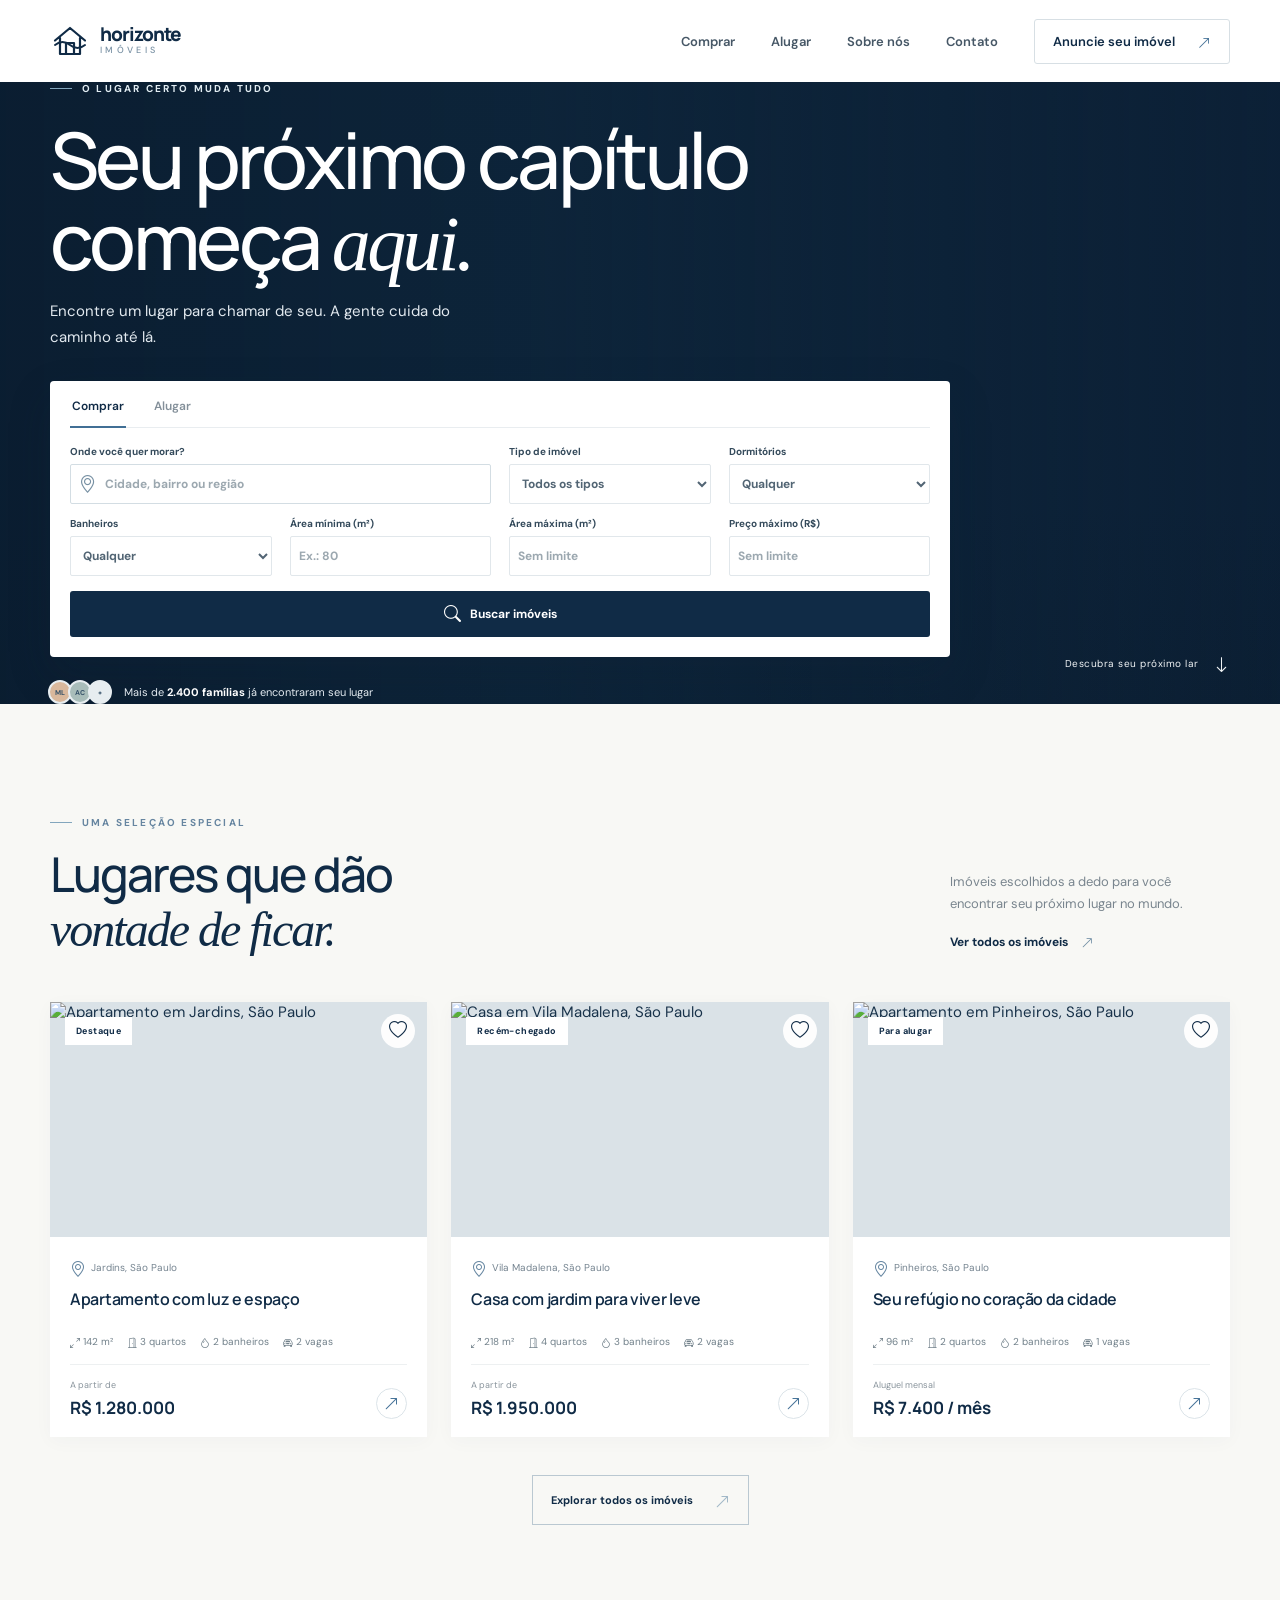
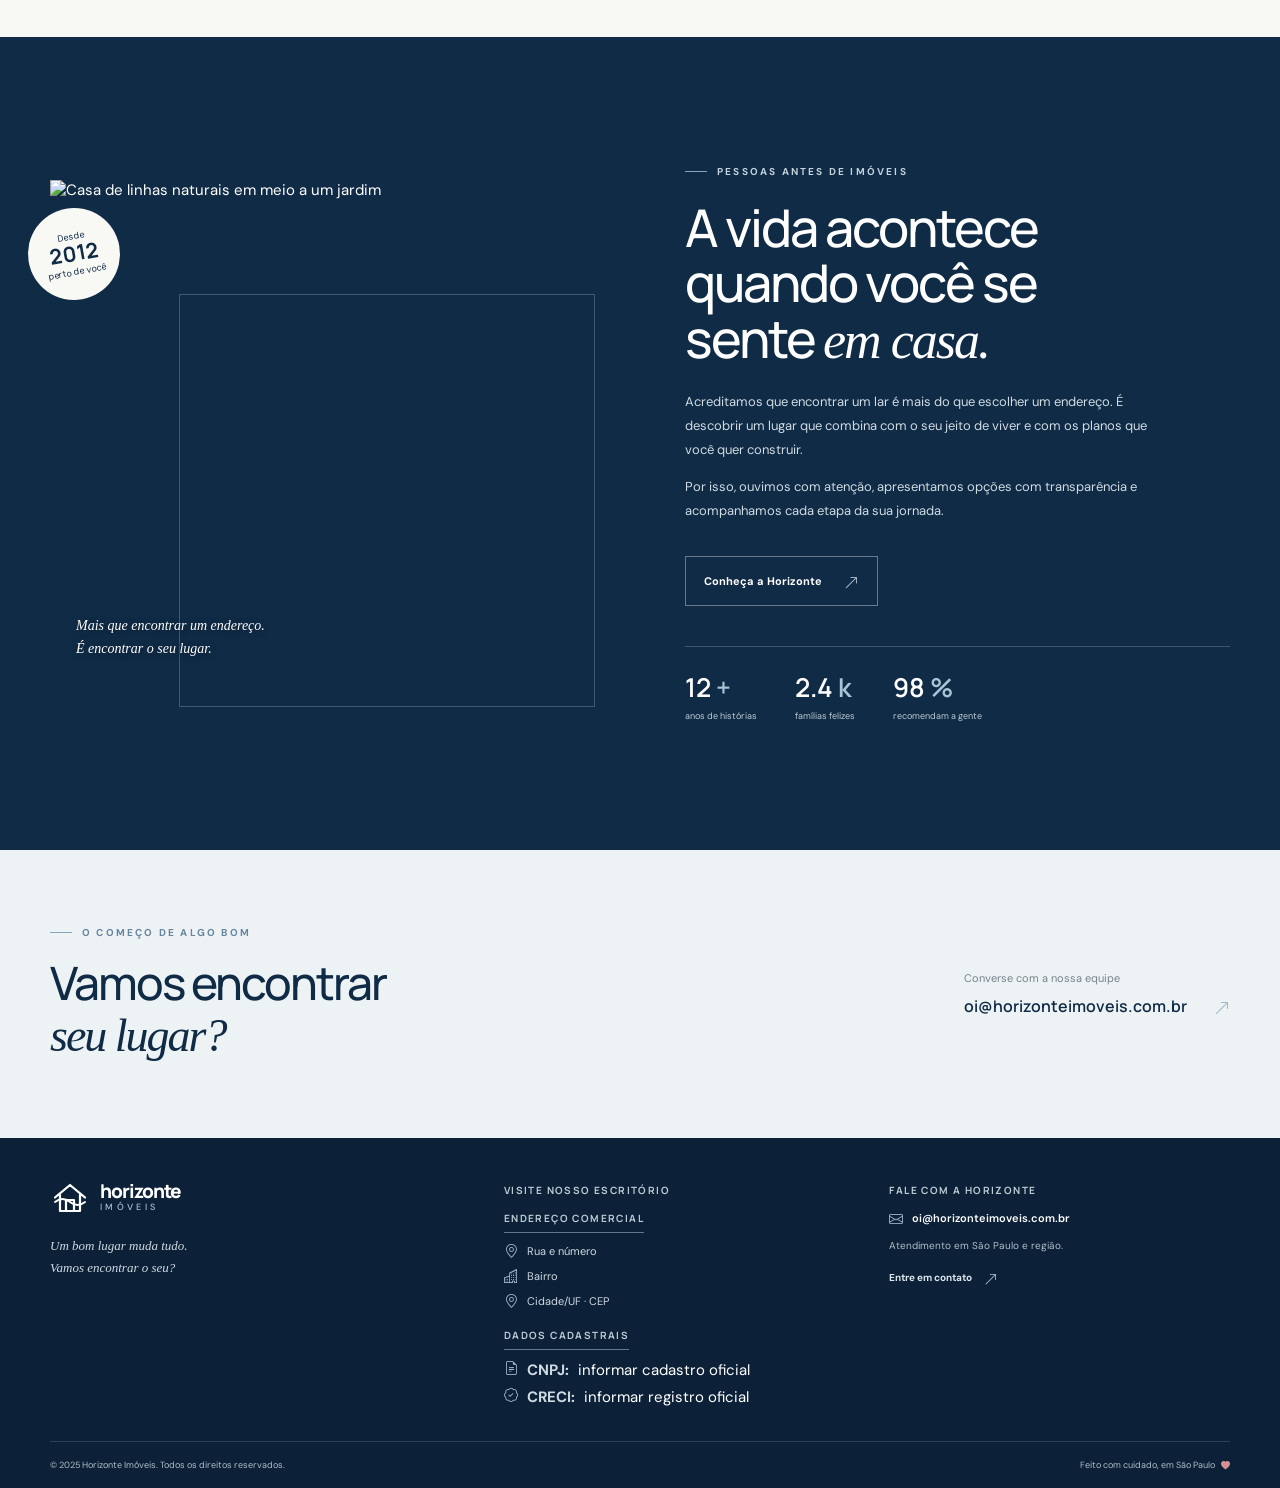
==== commit 58dafd34: "Make property cards clickable across their full area" ====
--- a/index.html
+++ b/index.html
@@ -10,7 +10,7 @@
     <link rel="preconnect" href="https://fonts.gstatic.com" crossorigin>
     <link href="https://fonts.googleapis.com/css2?family=DM+Sans:wght@400;500;600;700&amp;family=Manrope:wght@400;500;600;700;800&amp;display=swap" rel="stylesheet">
     <link rel="stylesheet" href="https://cdn.jsdelivr.net/npm/bootstrap-icons@1.13.2/font/bootstrap-icons.min.css">
-    <link rel="stylesheet" href="lib/css/styles.css?v=html-rendered-property-content">
+    <link rel="stylesheet" href="lib/css/styles.css?v=property-card-link">
     <script src="lib/js/script.js" defer></script>
   </head>
   <body>
@@ -157,10 +157,9 @@
           </div>
           <div class="property-grid" id="property-grid" aria-live="polite">
             <article class="property-card" data-purpose="venda" data-type="Apartamento" data-location="Jardins, São Paulo" data-rooms="3" data-bathrooms="2" data-area="142" data-price="1280000">
+              <a class="property-card-link" href="imovel.html?id=jardins-apartamento-142" aria-label="Ver detalhes de Apartamento com luz e espaço"></a>
               <div class="property-photo">
-                <a class="property-image-link" href="imovel.html?id=jardins-apartamento-142" aria-label="Ver detalhes de Apartamento com luz e espaço">
-                  <img src="https://images.unsplash.com/photo-1600210492486-724fe5c67fb0?auto=format&amp;fit=crop&amp;w=900&amp;q=85" alt="Apartamento em Jardins, São Paulo" loading="lazy">
-                </a>
+                <img src="https://images.unsplash.com/photo-1600210492486-724fe5c67fb0?auto=format&amp;fit=crop&amp;w=900&amp;q=85" alt="Apartamento em Jardins, São Paulo" loading="lazy">
                 <span class="property-tag">Destaque</span>
                 <button class="favorite-button" type="button" aria-label="Salvar apartamento em Jardins, São Paulo" aria-pressed="false">
                   <i class="bi bi-heart" aria-hidden="true"></i>
@@ -171,9 +170,7 @@
                   <span class="pin"><i class="bi bi-geo-alt" aria-hidden="true"></i></span>
                    Jardins, São Paulo
                 </div>
-                <h3>
-                  <a class="property-title-link" href="imovel.html?id=jardins-apartamento-142">Apartamento com luz e espaço</a>
-                </h3>
+                <h3>Apartamento com luz e espaço</h3>
                 <div class="property-features">
                   <span><i class="bi bi-arrows-angle-expand" aria-hidden="true"></i> 142 m²</span>
                   <span><i class="bi bi-door-open" aria-hidden="true"></i> 3 quartos</span>
@@ -185,15 +182,14 @@
                     <small>A partir de</small>
                     <strong>R$ 1.280.000</strong>
                   </div>
-                  <a href="imovel.html?id=jardins-apartamento-142" aria-label="Ver detalhes de Apartamento com luz e espaço"><i class="bi bi-arrow-up-right" aria-hidden="true"></i></a>
+                  <span class="property-card-arrow" aria-hidden="true"><i class="bi bi-arrow-up-right" aria-hidden="true"></i></span>
                 </div>
               </div>
             </article>
             <article class="property-card" data-purpose="venda" data-type="Casa" data-location="Vila Madalena, São Paulo" data-rooms="4" data-bathrooms="3" data-area="218" data-price="1950000">
+              <a class="property-card-link" href="imovel.html?id=vila-madalena-casa-218" aria-label="Ver detalhes de Casa com jardim para viver leve"></a>
               <div class="property-photo">
-                <a class="property-image-link" href="imovel.html?id=vila-madalena-casa-218" aria-label="Ver detalhes de Casa com jardim para viver leve">
-                  <img src="https://images.unsplash.com/photo-1600607687939-ce8a6c25118c?auto=format&amp;fit=crop&amp;w=900&amp;q=85" alt="Casa em Vila Madalena, São Paulo" loading="lazy">
-                </a>
+                <img src="https://images.unsplash.com/photo-1600607687939-ce8a6c25118c?auto=format&amp;fit=crop&amp;w=900&amp;q=85" alt="Casa em Vila Madalena, São Paulo" loading="lazy">
                 <span class="property-tag">Recém-chegado</span>
                 <button class="favorite-button" type="button" aria-label="Salvar casa em Vila Madalena, São Paulo" aria-pressed="false">
                   <i class="bi bi-heart" aria-hidden="true"></i>
@@ -204,9 +200,7 @@
                   <span class="pin"><i class="bi bi-geo-alt" aria-hidden="true"></i></span>
                    Vila Madalena, São Paulo
                 </div>
-                <h3>
-                  <a class="property-title-link" href="imovel.html?id=vila-madalena-casa-218">Casa com jardim para viver leve</a>
-                </h3>
+                <h3>Casa com jardim para viver leve</h3>
                 <div class="property-features">
                   <span><i class="bi bi-arrows-angle-expand" aria-hidden="true"></i> 218 m²</span>
                   <span><i class="bi bi-door-open" aria-hidden="true"></i> 4 quartos</span>
@@ -218,15 +212,14 @@
                     <small>A partir de</small>
                     <strong>R$ 1.950.000</strong>
                   </div>
-                  <a href="imovel.html?id=vila-madalena-casa-218" aria-label="Ver detalhes de Casa com jardim para viver leve"><i class="bi bi-arrow-up-right" aria-hidden="true"></i></a>
+                  <span class="property-card-arrow" aria-hidden="true"><i class="bi bi-arrow-up-right" aria-hidden="true"></i></span>
                 </div>
               </div>
             </article>
             <article class="property-card" data-purpose="aluguel" data-type="Apartamento" data-location="Pinheiros, São Paulo" data-rooms="2" data-bathrooms="2" data-area="96" data-price="7400">
+              <a class="property-card-link" href="imovel.html?id=pinheiros-apartamento-96" aria-label="Ver detalhes de Seu refúgio no coração da cidade"></a>
               <div class="property-photo">
-                <a class="property-image-link" href="imovel.html?id=pinheiros-apartamento-96" aria-label="Ver detalhes de Seu refúgio no coração da cidade">
-                  <img src="https://images.unsplash.com/photo-1600607687920-4e2a09cf159d?auto=format&amp;fit=crop&amp;w=900&amp;q=85" alt="Apartamento em Pinheiros, São Paulo" loading="lazy">
-                </a>
+                <img src="https://images.unsplash.com/photo-1600607687920-4e2a09cf159d?auto=format&amp;fit=crop&amp;w=900&amp;q=85" alt="Apartamento em Pinheiros, São Paulo" loading="lazy">
                 <span class="property-tag">Para alugar</span>
                 <button class="favorite-button" type="button" aria-label="Salvar apartamento em Pinheiros, São Paulo" aria-pressed="false">
                   <i class="bi bi-heart" aria-hidden="true"></i>
@@ -237,9 +230,7 @@
                   <span class="pin"><i class="bi bi-geo-alt" aria-hidden="true"></i></span>
                    Pinheiros, São Paulo
                 </div>
-                <h3>
-                  <a class="property-title-link" href="imovel.html?id=pinheiros-apartamento-96">Seu refúgio no coração da cidade</a>
-                </h3>
+                <h3>Seu refúgio no coração da cidade</h3>
                 <div class="property-features">
                   <span><i class="bi bi-arrows-angle-expand" aria-hidden="true"></i> 96 m²</span>
                   <span><i class="bi bi-door-open" aria-hidden="true"></i> 2 quartos</span>
@@ -251,7 +242,7 @@
                     <small>Aluguel mensal</small>
                     <strong>R$ 7.400 / mês</strong>
                   </div>
-                  <a href="imovel.html?id=pinheiros-apartamento-96" aria-label="Ver detalhes de Seu refúgio no coração da cidade"><i class="bi bi-arrow-up-right" aria-hidden="true"></i></a>
+                  <span class="property-card-arrow" aria-hidden="true"><i class="bi bi-arrow-up-right" aria-hidden="true"></i></span>
                 </div>
               </div>
             </article>
--- a/lib/css/styles.css
+++ b/lib/css/styles.css
@@ -33,3 +33,14 @@
 .property-card[hidden]{display:none!important}
 
 .bi{display:inline-block;line-height:1;vertical-align:-.125em}.property-location .bi{color:#6485a0}.property-bottom>a .bi,.footer-contact-link .bi,.contact-link .bi,.button-outline .bi,.button-light .bi{color:#9fb6c6}.site-footer .heart{color:#d59093}
+
+/* Menu da página de imóveis: navegação responsiva sem JavaScript. */
+.catalog-menu-toggle{position:absolute;width:1px;height:1px;padding:0;margin:-1px;overflow:hidden;clip:rect(0,0,0,0);white-space:nowrap;border:0}.catalog-menu-button{display:none}.catalog-menu-toggle:focus-visible+.catalog-menu-button{outline:2px solid #416f95;outline-offset:3px}.pagination .page-number,.pagination .page-arrow{cursor:pointer}.pagination .page-arrow.is-disabled{cursor:default}.pagination .page-arrow.is-disabled{opacity:.42}
+@media(max-width:680px){.catalog-menu-button{display:flex}.catalog-menu-toggle:checked~.main-nav{display:flex}.catalog-menu-toggle:checked+.catalog-menu-button span:first-child{transform:translateY(6.5px) rotate(45deg)}.catalog-menu-toggle:checked+.catalog-menu-button span:nth-child(2){opacity:0}.catalog-menu-toggle:checked+.catalog-menu-button span:last-child{transform:translateY(-6.5px) rotate(-45deg)}}
+
+#catalog-grid .favorite-button{z-index:0;cursor:default}
+
+.pagination a.page-arrow.is-disabled{pointer-events:none}
+
+/* Todo o card leva à página do imóvel; controles internos ficam acima do link. */
+.property-card{position:relative}.property-card-link{position:absolute;inset:0;z-index:1;border-radius:inherit}.property-card-link:focus-visible{outline:3px solid var(--blue);outline-offset:4px}.favorite-button{z-index:2}.property-card:hover .property-body h3{color:var(--blue)}.property-card-arrow{display:grid;place-items:center;width:31px;height:31px;border:1px solid #dce4e9;border-radius:50%;color:var(--blue);font-size:15px}
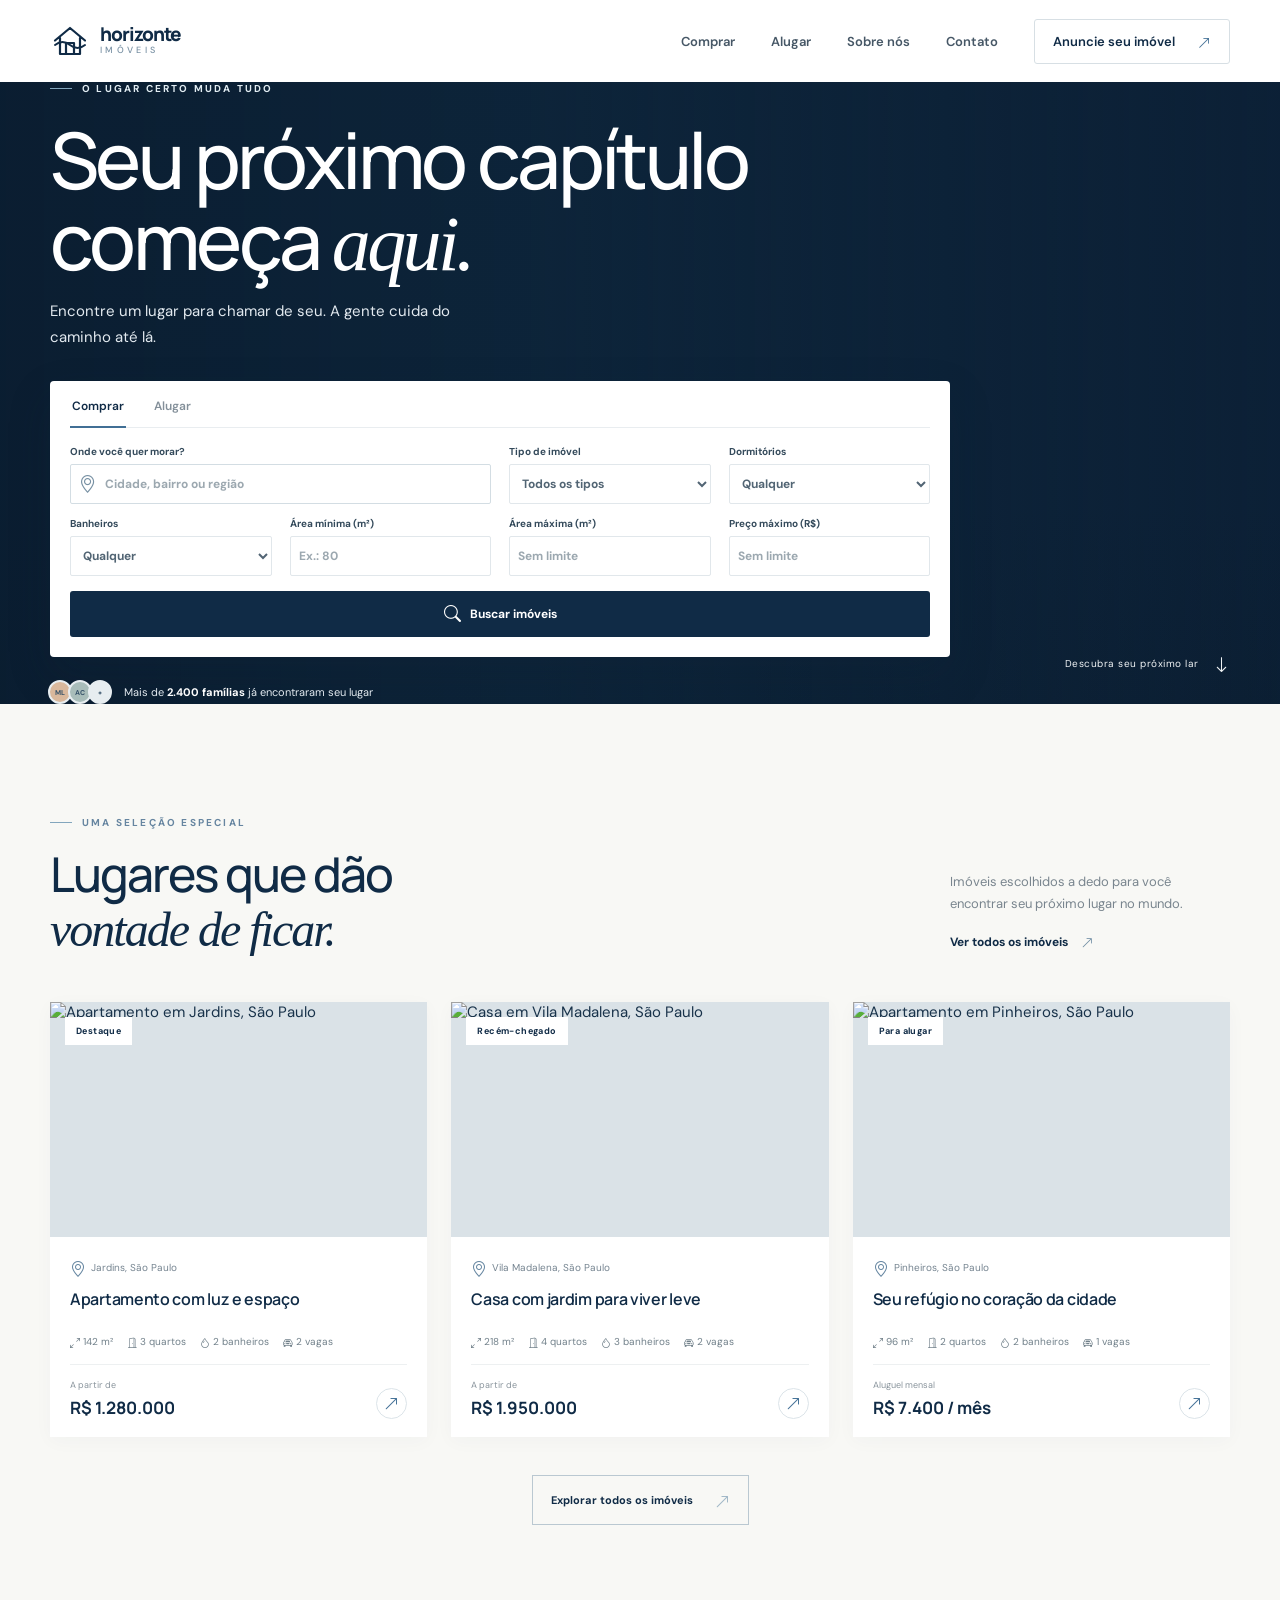
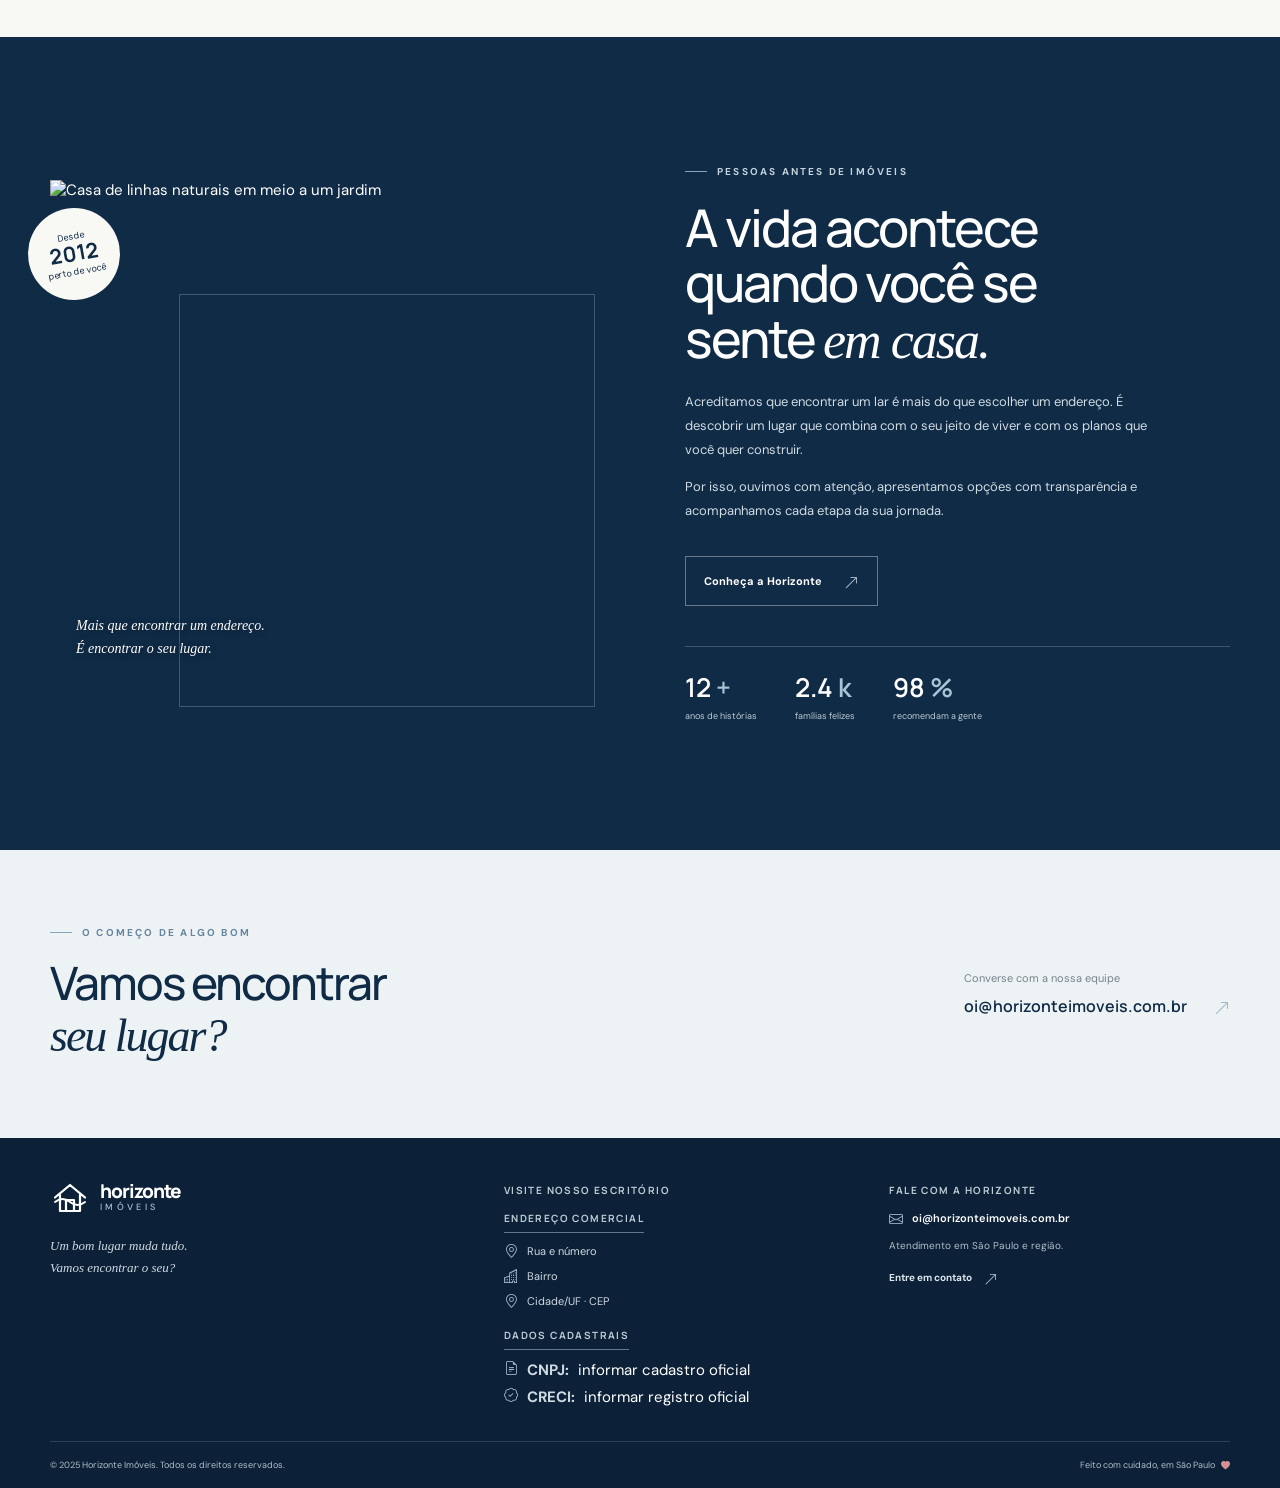
==== commit e00213ac: "Remove favorites from property cards" ====
--- a/index.html
+++ b/index.html
@@ -10,7 +10,7 @@
     <link rel="preconnect" href="https://fonts.gstatic.com" crossorigin>
     <link href="https://fonts.googleapis.com/css2?family=DM+Sans:wght@400;500;600;700&amp;family=Manrope:wght@400;500;600;700;800&amp;display=swap" rel="stylesheet">
     <link rel="stylesheet" href="https://cdn.jsdelivr.net/npm/bootstrap-icons@1.13.2/font/bootstrap-icons.min.css">
-    <link rel="stylesheet" href="lib/css/styles.css?v=property-card-link">
+    <link rel="stylesheet" href="lib/css/styles.css?v=property-card-no-favorite">
     <script src="lib/js/script.js" defer></script>
   </head>
   <body>
@@ -161,9 +161,6 @@
               <div class="property-photo">
                 <img src="https://images.unsplash.com/photo-1600210492486-724fe5c67fb0?auto=format&amp;fit=crop&amp;w=900&amp;q=85" alt="Apartamento em Jardins, São Paulo" loading="lazy">
                 <span class="property-tag">Destaque</span>
-                <button class="favorite-button" type="button" aria-label="Salvar apartamento em Jardins, São Paulo" aria-pressed="false">
-                  <i class="bi bi-heart" aria-hidden="true"></i>
-                </button>
               </div>
               <div class="property-body">
                 <div class="property-location">
@@ -191,9 +188,6 @@
               <div class="property-photo">
                 <img src="https://images.unsplash.com/photo-1600607687939-ce8a6c25118c?auto=format&amp;fit=crop&amp;w=900&amp;q=85" alt="Casa em Vila Madalena, São Paulo" loading="lazy">
                 <span class="property-tag">Recém-chegado</span>
-                <button class="favorite-button" type="button" aria-label="Salvar casa em Vila Madalena, São Paulo" aria-pressed="false">
-                  <i class="bi bi-heart" aria-hidden="true"></i>
-                </button>
               </div>
               <div class="property-body">
                 <div class="property-location">
@@ -221,9 +215,6 @@
               <div class="property-photo">
                 <img src="https://images.unsplash.com/photo-1600607687920-4e2a09cf159d?auto=format&amp;fit=crop&amp;w=900&amp;q=85" alt="Apartamento em Pinheiros, São Paulo" loading="lazy">
                 <span class="property-tag">Para alugar</span>
-                <button class="favorite-button" type="button" aria-label="Salvar apartamento em Pinheiros, São Paulo" aria-pressed="false">
-                  <i class="bi bi-heart" aria-hidden="true"></i>
-                </button>
               </div>
               <div class="property-body">
                 <div class="property-location">
--- a/lib/css/styles.css
+++ b/lib/css/styles.css
@@ -1,4 +1,4 @@
-:root{--navy:#102b46;--navy-dark:#0c2138;--blue:#416f95;--sky:#e7f0f5;--ink:#18324a;--muted:#73808b;--paper:#f8f8f5;--white:#fff;--serif:Georgia,"Times New Roman",serif;--sans:"DM Sans",sans-serif;--display:"Manrope","DM Sans",sans-serif}*{box-sizing:border-box}html{scroll-behavior:smooth}body{margin:0;color:var(--ink);font-family:var(--sans);font-size:15px;-webkit-font-smoothing:antialiased}a{color:inherit;text-decoration:none}button,input,select{font:inherit}.container{width:min(1180px,calc(100% - 72px));margin-inline:auto}.skip-link{position:absolute;left:16px;top:-100px;z-index:100;background:white;padding:12px}.skip-link:focus{top:12px}.site-header{height:82px;background:#fff;position:relative;z-index:10}.header-inner{height:100%;display:flex;align-items:center;justify-content:space-between}.brand{display:flex;align-items:center;gap:10px;color:var(--navy)}.brand-mark{width:40px;height:40px;display:block}.brand-mark svg{width:100%;height:100%}.brand-name{font:800 19px/1 var(--display);letter-spacing:-1px}.brand-name>span{display:block;font:500 9px/1.5 var(--sans);letter-spacing:3.3px;text-transform:uppercase;color:#7890a3}.main-nav{display:flex;align-items:center;gap:36px;font-size:13px;font-weight:600;color:#465766}.main-nav>a:not(.nav-cta):hover{color:var(--blue)}.nav-cta{padding:13px 18px;border:1px solid #d7dfe4;border-radius:3px;color:var(--navy)}.nav-cta span,.nav-cta .bi{margin-left:10px;color:var(--blue)}.menu-toggle{display:none}.hero{height:650px;min-height:600px;position:relative;display:flex;align-items:center;color:white;background:var(--navy-dark);overflow:hidden}.hero-image,.hero-shade{position:absolute;inset:0}.hero-image{background:url("https://images.unsplash.com/photo-1600607687939-ce8a6c25118c?auto=format&fit=crop&w=2000&q=90") center 55%/cover no-repeat;transform:scale(1.015)}.hero-shade{background:linear-gradient(90deg,rgba(10,29,48,.88) 0%,rgba(13,37,58,.71) 42%,rgba(11,28,44,.14) 100%),linear-gradient(0deg,rgba(9,26,42,.28),transparent 32%)}.hero-content{position:relative;z-index:1;padding-top:0}.eyebrow{display:flex;align-items:center;gap:10px;color:#6685a0;font-size:10px;font-weight:700;letter-spacing:2.2px;text-transform:uppercase}.eyebrow>span:first-child{width:22px;height:1px;background:#83a6bd}.hero-eyebrow{color:#e2edf3}.hero h1,.section-heading h2,.about-copy h2,.contact h2{font:500 clamp(52px,6.2vw,78px)/1.04 var(--display);letter-spacing:-3.6px;margin:24px 0 15px}.hero h1 em,.section-heading h2 em,.about-copy h2 em,.contact h2 em{font-family:var(--serif);font-weight:400}.hero-content>p{font-size:15px;color:#e3eaf0;max-width:420px;line-height:1.7;margin:0 0 31px}.search-panel{background:#fff;color:var(--ink);width:min(770px,100%);padding:0 20px 18px;border-radius:4px;box-shadow:0 18px 42px #10213635}.search-tabs{display:flex;gap:26px;border-bottom:1px solid #e9edf0}.search-tab{position:relative;background:none;border:0;padding:17px 2px 13px;color:#84909a;cursor:pointer;font-weight:600;font-size:12px}.search-tab.is-active{color:var(--navy)}.search-tab.is-active:after{content:"";position:absolute;left:0;right:0;bottom:-1px;height:2px;background:var(--blue)}.search-fields{display:grid;grid-template-columns:1.55fr 1fr auto;gap:22px;align-items:end;padding-top:16px}.search-field{display:grid;gap:8px;font-size:10px;font-weight:700;color:#344a5b}.search-field .bi{font-size:18px;color:#7790a3;flex:none}.input-wrap{display:flex;gap:8px;align-items:center;border-right:1px solid #e1e7eb}.search-field input,.search-field select{border:0;outline:0;color:#667684;background:transparent;font-size:12px;width:100%;padding:0}.search-field select{height:19px}.search-field input::placeholder{color:#9ca8b0}.search-submit{height:46px;padding:0 18px;border:0;border-radius:3px;background:var(--navy);color:white;display:flex;gap:9px;align-items:center;justify-content:center;cursor:pointer;font-size:12px;font-weight:700;transition:background .2s}.search-submit:hover{background:#254e6e}.search-submit .bi{font-size:17px}.hero-note{display:flex;align-items:center;gap:12px;color:#e3eaf0;font-size:11px;margin-top:23px}.hero-note strong{color:white}.avatar-stack{display:flex;padding-left:2px}.avatar-stack i{width:24px;height:24px;border:2px solid #e7edf0;border-radius:50%;background:#d9b89c;color:#365269;display:grid;place-items:center;font:700 7px var(--sans);font-style:normal;margin-left:-4px}.avatar-stack i:nth-child(2){background:#a9bdba}.avatar-stack i:nth-child(3){background:#e7edf0}.scroll-cue{position:absolute;right:max(36px,calc((100% - 1180px)/2));bottom:30px;display:flex;align-items:center;gap:14px;color:#f0f3f5;font-size:10px;letter-spacing:.5px}.scroll-cue span:last-child{font-size:17px}.section-pad{padding:112px 0}.featured{background:var(--paper)}.section-heading{display:flex;justify-content:space-between;align-items:end;margin-bottom:45px}.section-heading h2,.contact h2{font-size:48px;line-height:1.12;letter-spacing:-2px;margin:18px 0 0;color:var(--navy)}.heading-aside{max-width:280px;padding-bottom:6px}.heading-aside p{font-size:13px;line-height:1.7;color:#79858e;margin:0 0 16px}.text-link{font-size:12px;font-weight:700;color:var(--navy)}.text-link span{margin-left:10px;color:#6d8ba2}.property-grid{display:grid;grid-template-columns:repeat(3,1fr);gap:24px}.property-card{background:white;min-width:0;box-shadow:0 4px 18px #1a385008;transition:transform .22s,box-shadow .22s}.property-card:hover{transform:translateY(-4px);box-shadow:0 12px 28px #1a385014}.property-card[hidden]{display:none}.property-photo{height:235px;position:relative;overflow:hidden;background:#dae2e7}.property-photo img{width:100%;height:100%;object-fit:cover;display:block;transition:transform .5s}.property-card:hover .property-photo img{transform:scale(1.04)}.property-tag{position:absolute;top:15px;left:15px;background:#fff;color:var(--navy);font-size:9px;font-weight:700;padding:8px 11px;letter-spacing:.4px}.property-tag-light{background:#e7f0f5}.favorite-button{position:absolute;top:12px;right:12px;border:0;width:34px;height:34px;background:#ffffffef;border-radius:50%;display:grid;place-items:center;color:var(--navy);cursor:pointer}.favorite-button .bi{font-size:18px}.favorite-button[aria-pressed=true]{color:#bd6470}.favorite-button[aria-pressed=true] .bi{color:#bd6470}.property-body{padding:20px 20px 18px}.property-location{font-size:10px;color:#758490;display:flex;align-items:center;gap:5px}.pin{font-size:16px;color:#6485a0}.property-body h3{font:600 16px/1.4 var(--display);letter-spacing:-.3px;margin:10px 0 13px;color:var(--navy)}.property-features{display:flex;gap:14px;padding:12px 0 16px;border-bottom:1px solid #edf0f1;color:#71808a;font-size:10px}.property-bottom{display:flex;align-items:end;justify-content:space-between;padding-top:14px}.property-bottom>div{display:grid;gap:5px}.property-bottom small{font-size:9px;color:#89949c}.property-bottom strong{font:700 17px var(--display);color:var(--navy)}.property-bottom strong small{font:500 10px var(--sans)}.property-bottom>a{display:grid;place-items:center;width:31px;height:31px;border:1px solid #dce4e9;border-radius:50%;color:var(--blue);font-size:15px}.all-properties{text-align:center;margin-top:38px}.button-outline,.button-light{display:inline-flex;align-items:center;gap:22px;border:1px solid #bac8d1;padding:14px 18px;color:var(--navy);font-weight:700;font-size:11px}.button-outline span,.button-light span{font-size:15px;color:#67859a}.empty-state{text-align:center;color:#74818b;padding:34px 0}.about{background:var(--navy);color:white}.about-grid{display:grid;grid-template-columns:1fr 1fr;gap:90px;align-items:center}.about-visual{position:relative;padding:0 22px 22px 0}.about-visual>img{display:block;width:100%;height:505px;object-fit:cover}.about-visual:after{content:"";position:absolute;z-index:0;right:0;bottom:0;width:76%;height:78%;border:1px solid #8da8b860}.about-stamp{position:absolute;z-index:1;top:28px;left:-22px;width:92px;height:92px;background:#f8f8f5;color:var(--navy);border-radius:50%;display:flex;flex-direction:column;align-items:center;justify-content:center;transform:rotate(-10deg);font-size:9px}.about-stamp strong{font:700 21px var(--display);line-height:1.1}.about-caption{position:absolute;z-index:2;bottom:47px;left:26px;font:italic 14px/1.6 var(--serif);color:#fff;text-shadow:0 1px 6px #142536}.about-copy{padding:16px 0}.eyebrow-light{color:#c3d2dc}.about-copy h2{font-size:52px;line-height:1.06;letter-spacing:-2px;color:white;margin:22px 0}.about-copy>p{max-width:470px;color:#d0dbe2;font-size:13px;line-height:1.85;margin:0 0 13px}.button-light{border-color:#ffffff5c;color:white;margin-top:20px}.button-light span{color:#d3e0e7}.about-numbers{display:flex;gap:38px;border-top:1px solid #ffffff33;margin-top:40px;padding-top:22px}.about-numbers>div{display:grid;gap:5px}.about-numbers strong{font:600 26px var(--display)}.about-numbers strong span{color:#a8c4d5}.about-numbers small{font-size:9px;color:#bdcbd4}.contact{background:#edf2f4;padding:76px 0}.contact-inner{display:flex;align-items:center;justify-content:space-between}.contact h2{font-size:46px}.contact-link{display:grid;gap:10px;font-size:11px;color:#77838c}.contact-link strong{font:600 16px var(--display);color:var(--navy)}.contact-link i{font-style:normal;color:#608099;margin-left:12px}.site-footer{background:var(--navy-dark);color:white;padding:40px 0 0}.footer-main{display:flex;align-items:center;gap:32px;padding-bottom:31px}.brand-footer{color:#fff}.brand-footer .brand-name>span{color:#adc1cf}.footer-main>p{font:italic 13px/1.6 var(--serif);color:#cfdae2;margin:0 auto 0 0}.footer-social{display:flex;gap:9px}.footer-social a{width:31px;height:31px;display:grid;place-items:center;border:1px solid #ffffff44;border-radius:50%;font-size:11px}.footer-bottom{border-top:1px solid #ffffff24;display:flex;justify-content:space-between;padding:17px 0;color:#aebdc8;font-size:9px}.heart{color:#d59093;margin-left:4px}.property-card.search-hidden{display:none}
+:root{--navy:#102b46;--navy-dark:#0c2138;--blue:#416f95;--sky:#e7f0f5;--ink:#18324a;--muted:#73808b;--paper:#f8f8f5;--white:#fff;--serif:Georgia,"Times New Roman",serif;--sans:"DM Sans",sans-serif;--display:"Manrope","DM Sans",sans-serif}*{box-sizing:border-box}html{scroll-behavior:smooth}body{margin:0;color:var(--ink);font-family:var(--sans);font-size:15px;-webkit-font-smoothing:antialiased}a{color:inherit;text-decoration:none}button,input,select{font:inherit}.container{width:min(1180px,calc(100% - 72px));margin-inline:auto}.skip-link{position:absolute;left:16px;top:-100px;z-index:100;background:white;padding:12px}.skip-link:focus{top:12px}.site-header{height:82px;background:#fff;position:relative;z-index:10}.header-inner{height:100%;display:flex;align-items:center;justify-content:space-between}.brand{display:flex;align-items:center;gap:10px;color:var(--navy)}.brand-mark{width:40px;height:40px;display:block}.brand-mark svg{width:100%;height:100%}.brand-name{font:800 19px/1 var(--display);letter-spacing:-1px}.brand-name>span{display:block;font:500 9px/1.5 var(--sans);letter-spacing:3.3px;text-transform:uppercase;color:#7890a3}.main-nav{display:flex;align-items:center;gap:36px;font-size:13px;font-weight:600;color:#465766}.main-nav>a:not(.nav-cta):hover{color:var(--blue)}.nav-cta{padding:13px 18px;border:1px solid #d7dfe4;border-radius:3px;color:var(--navy)}.nav-cta span,.nav-cta .bi{margin-left:10px;color:var(--blue)}.menu-toggle{display:none}.hero{height:650px;min-height:600px;position:relative;display:flex;align-items:center;color:white;background:var(--navy-dark);overflow:hidden}.hero-image,.hero-shade{position:absolute;inset:0}.hero-image{background:url("https://images.unsplash.com/photo-1600607687939-ce8a6c25118c?auto=format&fit=crop&w=2000&q=90") center 55%/cover no-repeat;transform:scale(1.015)}.hero-shade{background:linear-gradient(90deg,rgba(10,29,48,.88) 0%,rgba(13,37,58,.71) 42%,rgba(11,28,44,.14) 100%),linear-gradient(0deg,rgba(9,26,42,.28),transparent 32%)}.hero-content{position:relative;z-index:1;padding-top:0}.eyebrow{display:flex;align-items:center;gap:10px;color:#6685a0;font-size:10px;font-weight:700;letter-spacing:2.2px;text-transform:uppercase}.eyebrow>span:first-child{width:22px;height:1px;background:#83a6bd}.hero-eyebrow{color:#e2edf3}.hero h1,.section-heading h2,.about-copy h2,.contact h2{font:500 clamp(52px,6.2vw,78px)/1.04 var(--display);letter-spacing:-3.6px;margin:24px 0 15px}.hero h1 em,.section-heading h2 em,.about-copy h2 em,.contact h2 em{font-family:var(--serif);font-weight:400}.hero-content>p{font-size:15px;color:#e3eaf0;max-width:420px;line-height:1.7;margin:0 0 31px}.search-panel{background:#fff;color:var(--ink);width:min(770px,100%);padding:0 20px 18px;border-radius:4px;box-shadow:0 18px 42px #10213635}.search-tabs{display:flex;gap:26px;border-bottom:1px solid #e9edf0}.search-tab{position:relative;background:none;border:0;padding:17px 2px 13px;color:#84909a;cursor:pointer;font-weight:600;font-size:12px}.search-tab.is-active{color:var(--navy)}.search-tab.is-active:after{content:"";position:absolute;left:0;right:0;bottom:-1px;height:2px;background:var(--blue)}.search-fields{display:grid;grid-template-columns:1.55fr 1fr auto;gap:22px;align-items:end;padding-top:16px}.search-field{display:grid;gap:8px;font-size:10px;font-weight:700;color:#344a5b}.search-field .bi{font-size:18px;color:#7790a3;flex:none}.input-wrap{display:flex;gap:8px;align-items:center;border-right:1px solid #e1e7eb}.search-field input,.search-field select{border:0;outline:0;color:#667684;background:transparent;font-size:12px;width:100%;padding:0}.search-field select{height:19px}.search-field input::placeholder{color:#9ca8b0}.search-submit{height:46px;padding:0 18px;border:0;border-radius:3px;background:var(--navy);color:white;display:flex;gap:9px;align-items:center;justify-content:center;cursor:pointer;font-size:12px;font-weight:700;transition:background .2s}.search-submit:hover{background:#254e6e}.search-submit .bi{font-size:17px}.hero-note{display:flex;align-items:center;gap:12px;color:#e3eaf0;font-size:11px;margin-top:23px}.hero-note strong{color:white}.avatar-stack{display:flex;padding-left:2px}.avatar-stack i{width:24px;height:24px;border:2px solid #e7edf0;border-radius:50%;background:#d9b89c;color:#365269;display:grid;place-items:center;font:700 7px var(--sans);font-style:normal;margin-left:-4px}.avatar-stack i:nth-child(2){background:#a9bdba}.avatar-stack i:nth-child(3){background:#e7edf0}.scroll-cue{position:absolute;right:max(36px,calc((100% - 1180px)/2));bottom:30px;display:flex;align-items:center;gap:14px;color:#f0f3f5;font-size:10px;letter-spacing:.5px}.scroll-cue span:last-child{font-size:17px}.section-pad{padding:112px 0}.featured{background:var(--paper)}.section-heading{display:flex;justify-content:space-between;align-items:end;margin-bottom:45px}.section-heading h2,.contact h2{font-size:48px;line-height:1.12;letter-spacing:-2px;margin:18px 0 0;color:var(--navy)}.heading-aside{max-width:280px;padding-bottom:6px}.heading-aside p{font-size:13px;line-height:1.7;color:#79858e;margin:0 0 16px}.text-link{font-size:12px;font-weight:700;color:var(--navy)}.text-link span{margin-left:10px;color:#6d8ba2}.property-grid{display:grid;grid-template-columns:repeat(3,1fr);gap:24px}.property-card{background:white;min-width:0;box-shadow:0 4px 18px #1a385008;transition:transform .22s,box-shadow .22s}.property-card:hover{transform:translateY(-4px);box-shadow:0 12px 28px #1a385014}.property-card[hidden]{display:none}.property-photo{height:235px;position:relative;overflow:hidden;background:#dae2e7}.property-photo img{width:100%;height:100%;object-fit:cover;display:block;transition:transform .5s}.property-card:hover .property-photo img{transform:scale(1.04)}.property-tag{position:absolute;top:15px;left:15px;background:#fff;color:var(--navy);font-size:9px;font-weight:700;padding:8px 11px;letter-spacing:.4px}.property-tag-light{background:#e7f0f5}.property-body{padding:20px 20px 18px}.property-location{font-size:10px;color:#758490;display:flex;align-items:center;gap:5px}.pin{font-size:16px;color:#6485a0}.property-body h3{font:600 16px/1.4 var(--display);letter-spacing:-.3px;margin:10px 0 13px;color:var(--navy)}.property-features{display:flex;gap:14px;padding:12px 0 16px;border-bottom:1px solid #edf0f1;color:#71808a;font-size:10px}.property-bottom{display:flex;align-items:end;justify-content:space-between;padding-top:14px}.property-bottom>div{display:grid;gap:5px}.property-bottom small{font-size:9px;color:#89949c}.property-bottom strong{font:700 17px var(--display);color:var(--navy)}.property-bottom strong small{font:500 10px var(--sans)}.property-bottom>a{display:grid;place-items:center;width:31px;height:31px;border:1px solid #dce4e9;border-radius:50%;color:var(--blue);font-size:15px}.all-properties{text-align:center;margin-top:38px}.button-outline,.button-light{display:inline-flex;align-items:center;gap:22px;border:1px solid #bac8d1;padding:14px 18px;color:var(--navy);font-weight:700;font-size:11px}.button-outline span,.button-light span{font-size:15px;color:#67859a}.empty-state{text-align:center;color:#74818b;padding:34px 0}.about{background:var(--navy);color:white}.about-grid{display:grid;grid-template-columns:1fr 1fr;gap:90px;align-items:center}.about-visual{position:relative;padding:0 22px 22px 0}.about-visual>img{display:block;width:100%;height:505px;object-fit:cover}.about-visual:after{content:"";position:absolute;z-index:0;right:0;bottom:0;width:76%;height:78%;border:1px solid #8da8b860}.about-stamp{position:absolute;z-index:1;top:28px;left:-22px;width:92px;height:92px;background:#f8f8f5;color:var(--navy);border-radius:50%;display:flex;flex-direction:column;align-items:center;justify-content:center;transform:rotate(-10deg);font-size:9px}.about-stamp strong{font:700 21px var(--display);line-height:1.1}.about-caption{position:absolute;z-index:2;bottom:47px;left:26px;font:italic 14px/1.6 var(--serif);color:#fff;text-shadow:0 1px 6px #142536}.about-copy{padding:16px 0}.eyebrow-light{color:#c3d2dc}.about-copy h2{font-size:52px;line-height:1.06;letter-spacing:-2px;color:white;margin:22px 0}.about-copy>p{max-width:470px;color:#d0dbe2;font-size:13px;line-height:1.85;margin:0 0 13px}.button-light{border-color:#ffffff5c;color:white;margin-top:20px}.button-light span{color:#d3e0e7}.about-numbers{display:flex;gap:38px;border-top:1px solid #ffffff33;margin-top:40px;padding-top:22px}.about-numbers>div{display:grid;gap:5px}.about-numbers strong{font:600 26px var(--display)}.about-numbers strong span{color:#a8c4d5}.about-numbers small{font-size:9px;color:#bdcbd4}.contact{background:#edf2f4;padding:76px 0}.contact-inner{display:flex;align-items:center;justify-content:space-between}.contact h2{font-size:46px}.contact-link{display:grid;gap:10px;font-size:11px;color:#77838c}.contact-link strong{font:600 16px var(--display);color:var(--navy)}.contact-link i{font-style:normal;color:#608099;margin-left:12px}.site-footer{background:var(--navy-dark);color:white;padding:40px 0 0}.footer-main{display:flex;align-items:center;gap:32px;padding-bottom:31px}.brand-footer{color:#fff}.brand-footer .brand-name>span{color:#adc1cf}.footer-main>p{font:italic 13px/1.6 var(--serif);color:#cfdae2;margin:0 auto 0 0}.footer-social{display:flex;gap:9px}.footer-social a{width:31px;height:31px;display:grid;place-items:center;border:1px solid #ffffff44;border-radius:50%;font-size:11px}.footer-bottom{border-top:1px solid #ffffff24;display:flex;justify-content:space-between;padding:17px 0;color:#aebdc8;font-size:9px}.heart{color:#d59093;margin-left:4px}.property-card.search-hidden{display:none}
 @media(max-width:900px){.container{width:min(100% - 48px,720px)}.main-nav{gap:20px}.main-nav>a{font-size:12px}.nav-cta{padding:11px 12px}.hero{height:630px}.property-grid{gap:14px}.property-photo{height:190px}.property-body{padding:17px 14px}.property-features{gap:8px;font-size:9px}.about-grid{gap:45px}.about-visual>img{height:440px}.about-copy h2{font-size:44px}.about-numbers{gap:22px}}
 @media(max-width:680px){.container{width:calc(100% - 40px)}.site-header{height:70px}.brand-mark{width:35px;height:35px}.brand-name{font-size:17px}.menu-toggle{display:flex;width:40px;height:40px;flex-direction:column;align-items:center;justify-content:center;gap:5px;border:1px solid #d9e0e5;background:white;border-radius:3px}.menu-toggle span{height:1.5px;width:17px;background:var(--navy);transition:transform .2s}.menu-toggle[aria-expanded=true] span:first-child{transform:translateY(6.5px) rotate(45deg)}.menu-toggle[aria-expanded=true] span:nth-child(2){opacity:0}.menu-toggle[aria-expanded=true] span:last-child{transform:translateY(-6.5px) rotate(-45deg)}.main-nav{position:absolute;display:none;top:70px;left:0;right:0;background:white;padding:12px 20px 22px;box-shadow:0 12px 20px #14253612;align-items:stretch;gap:0;flex-direction:column}.main-nav.is-open{display:flex}.main-nav>a:not(.nav-cta){padding:14px 0;border-bottom:1px solid #edf0f1}.nav-cta{margin-top:14px;text-align:center}.hero{height:auto;min-height:700px;align-items:flex-start;padding:94px 0 78px}.hero-image{background-position:61% center}.hero-shade{background:linear-gradient(90deg,#0c2239dc 0%,#0c2239b5 65%,#0c223970 100%),linear-gradient(0deg,#0c223940,transparent)}.hero h1{font-size:55px;letter-spacing:-2.5px;margin-top:22px}.hero-content>p{font-size:13px;max-width:340px}.search-panel{padding:0 15px 15px}.search-fields{grid-template-columns:1fr 1fr;gap:15px}.location-field{grid-column:1/-1}.input-wrap{border-right:0;border-bottom:1px solid #e1e7eb;padding-bottom:9px}.type-field select{border-bottom:1px solid #e1e7eb;padding-bottom:9px}.search-submit{grid-column:1/-1;width:100%;height:44px}.hero-note{font-size:10px;line-height:1.5;max-width:315px}.scroll-cue{right:20px;bottom:20px}.scroll-cue span:first-child{display:none}.section-pad{padding:76px 0}.section-heading{display:block;margin-bottom:30px}.section-heading h2,.contact h2{font-size:41px}.heading-aside{margin-top:15px;max-width:340px}.property-grid{grid-template-columns:1fr;gap:18px}.property-photo{height:240px}.property-body{padding:18px}.property-features{font-size:10px;gap:17px}.about-grid{grid-template-columns:1fr;gap:30px}.about-visual{padding-right:15px}.about-visual>img{height:340px}.about-stamp{left:-9px;width:78px;height:78px}.about-copy h2{font-size:47px}.about-numbers{gap:20px;justify-content:space-between}.about-numbers strong{font-size:23px}.about-numbers small{font-size:8px}.contact-inner{display:block}.contact h2{margin-bottom:25px}.contact-link strong{font-size:14px}.footer-main{flex-wrap:wrap;gap:16px}.footer-main>p{width:100%;order:2}.footer-social{margin-left:auto}.footer-bottom{gap:10px;flex-direction:column;font-size:8px}.empty-state{font-size:13px;line-height:1.6}}
 @media(prefers-reduced-motion:reduce){*,*::before,*::after{scroll-behavior:auto!important;transition:none!important}}
@@ -38,9 +38,8 @@
 .catalog-menu-toggle{position:absolute;width:1px;height:1px;padding:0;margin:-1px;overflow:hidden;clip:rect(0,0,0,0);white-space:nowrap;border:0}.catalog-menu-button{display:none}.catalog-menu-toggle:focus-visible+.catalog-menu-button{outline:2px solid #416f95;outline-offset:3px}.pagination .page-number,.pagination .page-arrow{cursor:pointer}.pagination .page-arrow.is-disabled{cursor:default}.pagination .page-arrow.is-disabled{opacity:.42}
 @media(max-width:680px){.catalog-menu-button{display:flex}.catalog-menu-toggle:checked~.main-nav{display:flex}.catalog-menu-toggle:checked+.catalog-menu-button span:first-child{transform:translateY(6.5px) rotate(45deg)}.catalog-menu-toggle:checked+.catalog-menu-button span:nth-child(2){opacity:0}.catalog-menu-toggle:checked+.catalog-menu-button span:last-child{transform:translateY(-6.5px) rotate(-45deg)}}
 
-#catalog-grid .favorite-button{z-index:0;cursor:default}
 
 .pagination a.page-arrow.is-disabled{pointer-events:none}
 
 /* Todo o card leva à página do imóvel; controles internos ficam acima do link. */
-.property-card{position:relative}.property-card-link{position:absolute;inset:0;z-index:1;border-radius:inherit}.property-card-link:focus-visible{outline:3px solid var(--blue);outline-offset:4px}.favorite-button{z-index:2}.property-card:hover .property-body h3{color:var(--blue)}.property-card-arrow{display:grid;place-items:center;width:31px;height:31px;border:1px solid #dce4e9;border-radius:50%;color:var(--blue);font-size:15px}
+.property-card{position:relative}.property-card-link{position:absolute;inset:0;z-index:1;border-radius:inherit}.property-card-link:focus-visible{outline:3px solid var(--blue);outline-offset:4px}.property-card:hover .property-body h3{color:var(--blue)}.property-card-arrow{display:grid;place-items:center;width:31px;height:31px;border:1px solid #dce4e9;border-radius:50%;color:var(--blue);font-size:15px}
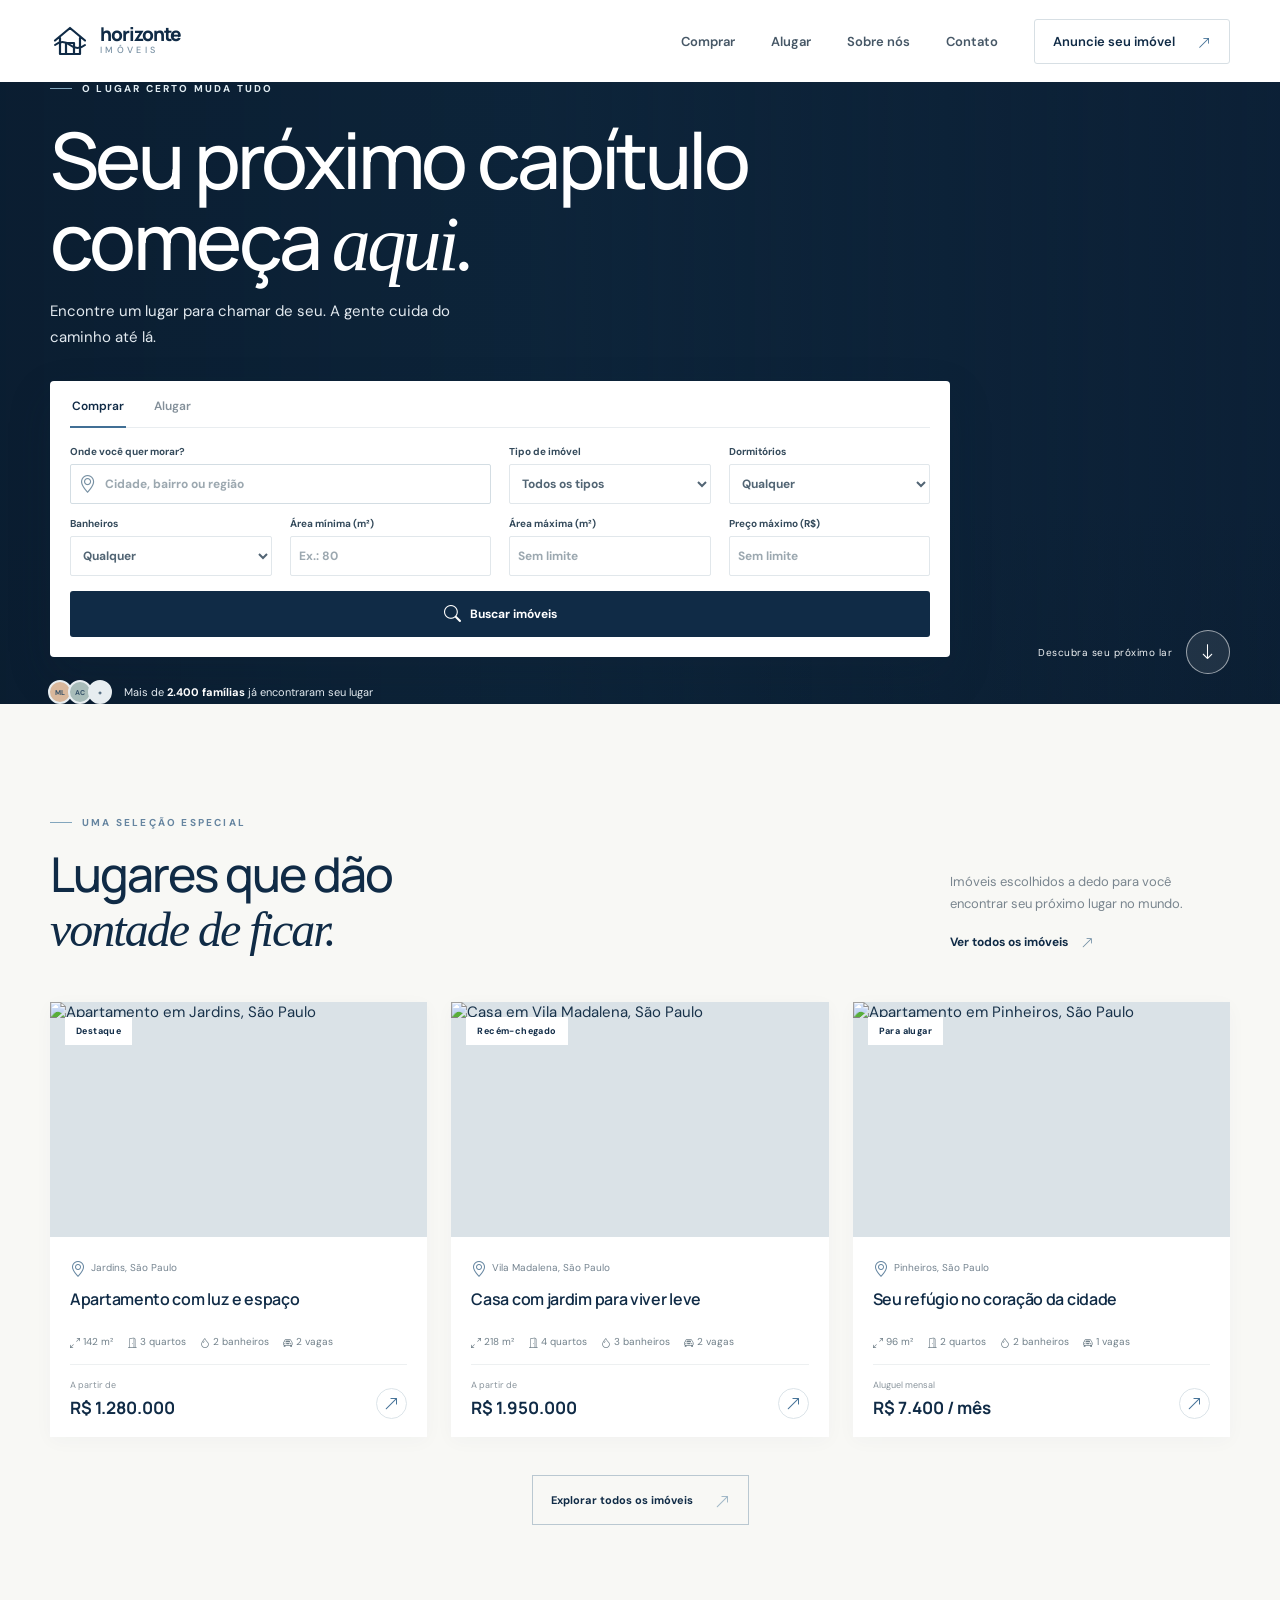
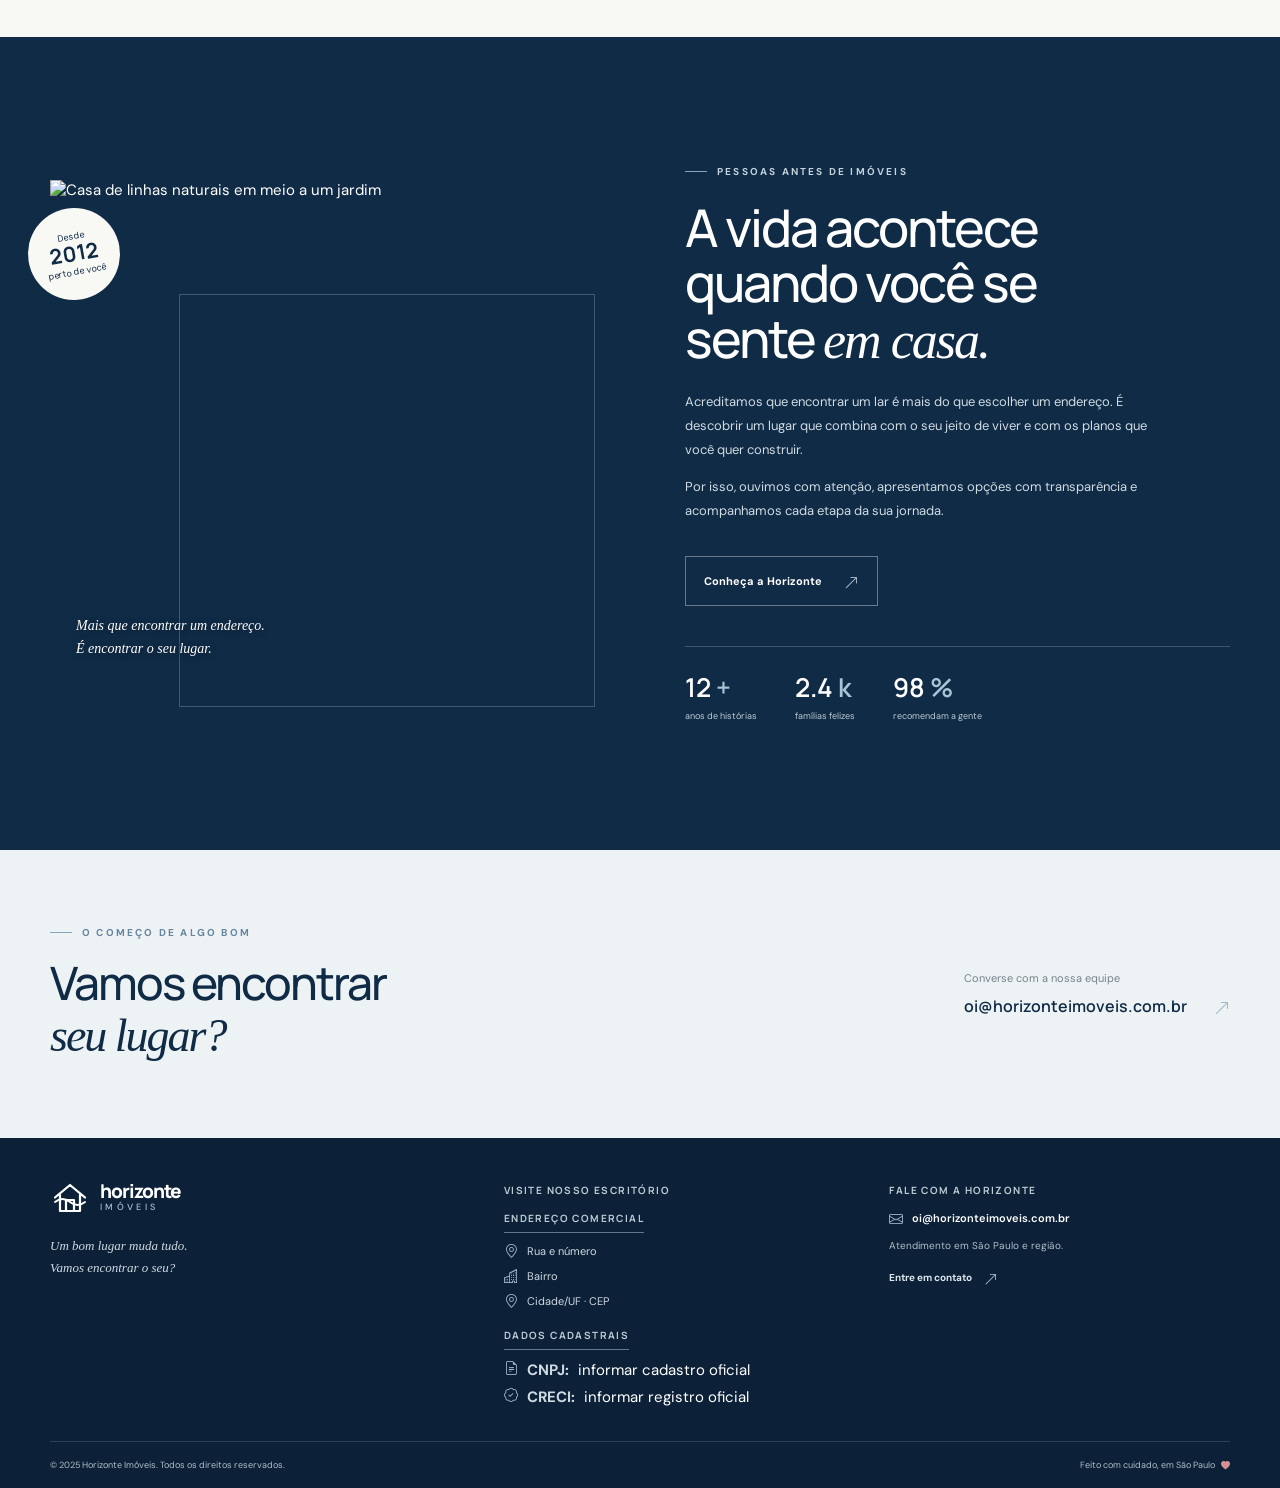
==== commit fd657951: "Make hero scroll cue visible and circular" ====
--- a/index.html
+++ b/index.html
@@ -10,7 +10,7 @@
     <link rel="preconnect" href="https://fonts.gstatic.com" crossorigin>
     <link href="https://fonts.googleapis.com/css2?family=DM+Sans:wght@400;500;600;700&amp;family=Manrope:wght@400;500;600;700;800&amp;display=swap" rel="stylesheet">
     <link rel="stylesheet" href="https://cdn.jsdelivr.net/npm/bootstrap-icons@1.13.2/font/bootstrap-icons.min.css">
-    <link rel="stylesheet" href="lib/css/styles.css?v=property-card-no-favorite">
+    <link rel="stylesheet" href="lib/css/styles.css?v=hero-scroll-cue">
     <script src="lib/js/script.js" defer></script>
   </head>
   <body>
@@ -131,7 +131,7 @@
         </div>
         <a class="scroll-cue" href="#imoveis">
           <span>Descubra seu próximo lar</span>
-          <span aria-hidden="true"><i class="bi bi-arrow-down" aria-hidden="true"></i></span>
+          <span class="scroll-cue-button" aria-hidden="true"><i class="bi bi-arrow-down"></i></span>
         </a>
       </section>
       <section class="featured section-pad" id="imoveis">
--- a/lib/css/styles.css
+++ b/lib/css/styles.css
@@ -1,6 +1,6 @@
-:root{--navy:#102b46;--navy-dark:#0c2138;--blue:#416f95;--sky:#e7f0f5;--ink:#18324a;--muted:#73808b;--paper:#f8f8f5;--white:#fff;--serif:Georgia,"Times New Roman",serif;--sans:"DM Sans",sans-serif;--display:"Manrope","DM Sans",sans-serif}*{box-sizing:border-box}html{scroll-behavior:smooth}body{margin:0;color:var(--ink);font-family:var(--sans);font-size:15px;-webkit-font-smoothing:antialiased}a{color:inherit;text-decoration:none}button,input,select{font:inherit}.container{width:min(1180px,calc(100% - 72px));margin-inline:auto}.skip-link{position:absolute;left:16px;top:-100px;z-index:100;background:white;padding:12px}.skip-link:focus{top:12px}.site-header{height:82px;background:#fff;position:relative;z-index:10}.header-inner{height:100%;display:flex;align-items:center;justify-content:space-between}.brand{display:flex;align-items:center;gap:10px;color:var(--navy)}.brand-mark{width:40px;height:40px;display:block}.brand-mark svg{width:100%;height:100%}.brand-name{font:800 19px/1 var(--display);letter-spacing:-1px}.brand-name>span{display:block;font:500 9px/1.5 var(--sans);letter-spacing:3.3px;text-transform:uppercase;color:#7890a3}.main-nav{display:flex;align-items:center;gap:36px;font-size:13px;font-weight:600;color:#465766}.main-nav>a:not(.nav-cta):hover{color:var(--blue)}.nav-cta{padding:13px 18px;border:1px solid #d7dfe4;border-radius:3px;color:var(--navy)}.nav-cta span,.nav-cta .bi{margin-left:10px;color:var(--blue)}.menu-toggle{display:none}.hero{height:650px;min-height:600px;position:relative;display:flex;align-items:center;color:white;background:var(--navy-dark);overflow:hidden}.hero-image,.hero-shade{position:absolute;inset:0}.hero-image{background:url("https://images.unsplash.com/photo-1600607687939-ce8a6c25118c?auto=format&fit=crop&w=2000&q=90") center 55%/cover no-repeat;transform:scale(1.015)}.hero-shade{background:linear-gradient(90deg,rgba(10,29,48,.88) 0%,rgba(13,37,58,.71) 42%,rgba(11,28,44,.14) 100%),linear-gradient(0deg,rgba(9,26,42,.28),transparent 32%)}.hero-content{position:relative;z-index:1;padding-top:0}.eyebrow{display:flex;align-items:center;gap:10px;color:#6685a0;font-size:10px;font-weight:700;letter-spacing:2.2px;text-transform:uppercase}.eyebrow>span:first-child{width:22px;height:1px;background:#83a6bd}.hero-eyebrow{color:#e2edf3}.hero h1,.section-heading h2,.about-copy h2,.contact h2{font:500 clamp(52px,6.2vw,78px)/1.04 var(--display);letter-spacing:-3.6px;margin:24px 0 15px}.hero h1 em,.section-heading h2 em,.about-copy h2 em,.contact h2 em{font-family:var(--serif);font-weight:400}.hero-content>p{font-size:15px;color:#e3eaf0;max-width:420px;line-height:1.7;margin:0 0 31px}.search-panel{background:#fff;color:var(--ink);width:min(770px,100%);padding:0 20px 18px;border-radius:4px;box-shadow:0 18px 42px #10213635}.search-tabs{display:flex;gap:26px;border-bottom:1px solid #e9edf0}.search-tab{position:relative;background:none;border:0;padding:17px 2px 13px;color:#84909a;cursor:pointer;font-weight:600;font-size:12px}.search-tab.is-active{color:var(--navy)}.search-tab.is-active:after{content:"";position:absolute;left:0;right:0;bottom:-1px;height:2px;background:var(--blue)}.search-fields{display:grid;grid-template-columns:1.55fr 1fr auto;gap:22px;align-items:end;padding-top:16px}.search-field{display:grid;gap:8px;font-size:10px;font-weight:700;color:#344a5b}.search-field .bi{font-size:18px;color:#7790a3;flex:none}.input-wrap{display:flex;gap:8px;align-items:center;border-right:1px solid #e1e7eb}.search-field input,.search-field select{border:0;outline:0;color:#667684;background:transparent;font-size:12px;width:100%;padding:0}.search-field select{height:19px}.search-field input::placeholder{color:#9ca8b0}.search-submit{height:46px;padding:0 18px;border:0;border-radius:3px;background:var(--navy);color:white;display:flex;gap:9px;align-items:center;justify-content:center;cursor:pointer;font-size:12px;font-weight:700;transition:background .2s}.search-submit:hover{background:#254e6e}.search-submit .bi{font-size:17px}.hero-note{display:flex;align-items:center;gap:12px;color:#e3eaf0;font-size:11px;margin-top:23px}.hero-note strong{color:white}.avatar-stack{display:flex;padding-left:2px}.avatar-stack i{width:24px;height:24px;border:2px solid #e7edf0;border-radius:50%;background:#d9b89c;color:#365269;display:grid;place-items:center;font:700 7px var(--sans);font-style:normal;margin-left:-4px}.avatar-stack i:nth-child(2){background:#a9bdba}.avatar-stack i:nth-child(3){background:#e7edf0}.scroll-cue{position:absolute;right:max(36px,calc((100% - 1180px)/2));bottom:30px;display:flex;align-items:center;gap:14px;color:#f0f3f5;font-size:10px;letter-spacing:.5px}.scroll-cue span:last-child{font-size:17px}.section-pad{padding:112px 0}.featured{background:var(--paper)}.section-heading{display:flex;justify-content:space-between;align-items:end;margin-bottom:45px}.section-heading h2,.contact h2{font-size:48px;line-height:1.12;letter-spacing:-2px;margin:18px 0 0;color:var(--navy)}.heading-aside{max-width:280px;padding-bottom:6px}.heading-aside p{font-size:13px;line-height:1.7;color:#79858e;margin:0 0 16px}.text-link{font-size:12px;font-weight:700;color:var(--navy)}.text-link span{margin-left:10px;color:#6d8ba2}.property-grid{display:grid;grid-template-columns:repeat(3,1fr);gap:24px}.property-card{background:white;min-width:0;box-shadow:0 4px 18px #1a385008;transition:transform .22s,box-shadow .22s}.property-card:hover{transform:translateY(-4px);box-shadow:0 12px 28px #1a385014}.property-card[hidden]{display:none}.property-photo{height:235px;position:relative;overflow:hidden;background:#dae2e7}.property-photo img{width:100%;height:100%;object-fit:cover;display:block;transition:transform .5s}.property-card:hover .property-photo img{transform:scale(1.04)}.property-tag{position:absolute;top:15px;left:15px;background:#fff;color:var(--navy);font-size:9px;font-weight:700;padding:8px 11px;letter-spacing:.4px}.property-tag-light{background:#e7f0f5}.property-body{padding:20px 20px 18px}.property-location{font-size:10px;color:#758490;display:flex;align-items:center;gap:5px}.pin{font-size:16px;color:#6485a0}.property-body h3{font:600 16px/1.4 var(--display);letter-spacing:-.3px;margin:10px 0 13px;color:var(--navy)}.property-features{display:flex;gap:14px;padding:12px 0 16px;border-bottom:1px solid #edf0f1;color:#71808a;font-size:10px}.property-bottom{display:flex;align-items:end;justify-content:space-between;padding-top:14px}.property-bottom>div{display:grid;gap:5px}.property-bottom small{font-size:9px;color:#89949c}.property-bottom strong{font:700 17px var(--display);color:var(--navy)}.property-bottom strong small{font:500 10px var(--sans)}.property-bottom>a{display:grid;place-items:center;width:31px;height:31px;border:1px solid #dce4e9;border-radius:50%;color:var(--blue);font-size:15px}.all-properties{text-align:center;margin-top:38px}.button-outline,.button-light{display:inline-flex;align-items:center;gap:22px;border:1px solid #bac8d1;padding:14px 18px;color:var(--navy);font-weight:700;font-size:11px}.button-outline span,.button-light span{font-size:15px;color:#67859a}.empty-state{text-align:center;color:#74818b;padding:34px 0}.about{background:var(--navy);color:white}.about-grid{display:grid;grid-template-columns:1fr 1fr;gap:90px;align-items:center}.about-visual{position:relative;padding:0 22px 22px 0}.about-visual>img{display:block;width:100%;height:505px;object-fit:cover}.about-visual:after{content:"";position:absolute;z-index:0;right:0;bottom:0;width:76%;height:78%;border:1px solid #8da8b860}.about-stamp{position:absolute;z-index:1;top:28px;left:-22px;width:92px;height:92px;background:#f8f8f5;color:var(--navy);border-radius:50%;display:flex;flex-direction:column;align-items:center;justify-content:center;transform:rotate(-10deg);font-size:9px}.about-stamp strong{font:700 21px var(--display);line-height:1.1}.about-caption{position:absolute;z-index:2;bottom:47px;left:26px;font:italic 14px/1.6 var(--serif);color:#fff;text-shadow:0 1px 6px #142536}.about-copy{padding:16px 0}.eyebrow-light{color:#c3d2dc}.about-copy h2{font-size:52px;line-height:1.06;letter-spacing:-2px;color:white;margin:22px 0}.about-copy>p{max-width:470px;color:#d0dbe2;font-size:13px;line-height:1.85;margin:0 0 13px}.button-light{border-color:#ffffff5c;color:white;margin-top:20px}.button-light span{color:#d3e0e7}.about-numbers{display:flex;gap:38px;border-top:1px solid #ffffff33;margin-top:40px;padding-top:22px}.about-numbers>div{display:grid;gap:5px}.about-numbers strong{font:600 26px var(--display)}.about-numbers strong span{color:#a8c4d5}.about-numbers small{font-size:9px;color:#bdcbd4}.contact{background:#edf2f4;padding:76px 0}.contact-inner{display:flex;align-items:center;justify-content:space-between}.contact h2{font-size:46px}.contact-link{display:grid;gap:10px;font-size:11px;color:#77838c}.contact-link strong{font:600 16px var(--display);color:var(--navy)}.contact-link i{font-style:normal;color:#608099;margin-left:12px}.site-footer{background:var(--navy-dark);color:white;padding:40px 0 0}.footer-main{display:flex;align-items:center;gap:32px;padding-bottom:31px}.brand-footer{color:#fff}.brand-footer .brand-name>span{color:#adc1cf}.footer-main>p{font:italic 13px/1.6 var(--serif);color:#cfdae2;margin:0 auto 0 0}.footer-social{display:flex;gap:9px}.footer-social a{width:31px;height:31px;display:grid;place-items:center;border:1px solid #ffffff44;border-radius:50%;font-size:11px}.footer-bottom{border-top:1px solid #ffffff24;display:flex;justify-content:space-between;padding:17px 0;color:#aebdc8;font-size:9px}.heart{color:#d59093;margin-left:4px}.property-card.search-hidden{display:none}
+:root{--navy:#102b46;--navy-dark:#0c2138;--blue:#416f95;--sky:#e7f0f5;--ink:#18324a;--muted:#73808b;--paper:#f8f8f5;--white:#fff;--serif:Georgia,"Times New Roman",serif;--sans:"DM Sans",sans-serif;--display:"Manrope","DM Sans",sans-serif}*{box-sizing:border-box}html{scroll-behavior:smooth}body{margin:0;color:var(--ink);font-family:var(--sans);font-size:15px;-webkit-font-smoothing:antialiased}a{color:inherit;text-decoration:none}button,input,select{font:inherit}.container{width:min(1180px,calc(100% - 72px));margin-inline:auto}.skip-link{position:absolute;left:16px;top:-100px;z-index:100;background:white;padding:12px}.skip-link:focus{top:12px}.site-header{height:82px;background:#fff;position:relative;z-index:10}.header-inner{height:100%;display:flex;align-items:center;justify-content:space-between}.brand{display:flex;align-items:center;gap:10px;color:var(--navy)}.brand-mark{width:40px;height:40px;display:block}.brand-mark svg{width:100%;height:100%}.brand-name{font:800 19px/1 var(--display);letter-spacing:-1px}.brand-name>span{display:block;font:500 9px/1.5 var(--sans);letter-spacing:3.3px;text-transform:uppercase;color:#7890a3}.main-nav{display:flex;align-items:center;gap:36px;font-size:13px;font-weight:600;color:#465766}.main-nav>a:not(.nav-cta){position:relative;transition:color .2s}.main-nav>a:not(.nav-cta)::after{position:absolute;left:0;bottom:-7px;width:0;height:2px;background:var(--blue);content:"";transition:width .22s ease}.main-nav>a:not(.nav-cta):hover,.main-nav>a:not(.nav-cta):focus-visible{color:var(--blue)}.main-nav>a:not(.nav-cta):hover::after,.main-nav>a:not(.nav-cta):focus-visible::after{width:100%}.nav-cta{padding:13px 18px;border:1px solid #d7dfe4;border-radius:3px;color:var(--navy);transition:background-color .2s,border-color .2s,color .2s}.nav-cta:hover,.nav-cta:focus-visible{background:var(--blue);border-color:var(--blue);color:#fff}.nav-cta:hover span,.nav-cta:hover .bi,.nav-cta:focus-visible span,.nav-cta:focus-visible .bi{color:#fff}.nav-cta span,.nav-cta .bi{margin-left:10px;color:var(--blue)}.menu-toggle{display:none}.hero{height:650px;min-height:600px;position:relative;display:flex;align-items:center;color:white;background:var(--navy-dark);overflow:hidden}.hero-image,.hero-shade{position:absolute;inset:0}.hero-image{background:url("https://images.unsplash.com/photo-1600607687939-ce8a6c25118c?auto=format&fit=crop&w=2000&q=90") center 55%/cover no-repeat;transform:scale(1.015)}.hero-shade{background:linear-gradient(90deg,rgba(10,29,48,.88) 0%,rgba(13,37,58,.71) 42%,rgba(11,28,44,.14) 100%),linear-gradient(0deg,rgba(9,26,42,.28),transparent 32%)}.hero-content{position:relative;z-index:1;padding-top:0}.eyebrow{display:flex;align-items:center;gap:10px;color:#6685a0;font-size:10px;font-weight:700;letter-spacing:2.2px;text-transform:uppercase}.eyebrow>span:first-child{width:22px;height:1px;background:#83a6bd}.hero-eyebrow{color:#e2edf3}.hero h1,.section-heading h2,.about-copy h2,.contact h2{font:500 clamp(52px,6.2vw,78px)/1.04 var(--display);letter-spacing:-3.6px;margin:24px 0 15px}.hero h1 em,.section-heading h2 em,.about-copy h2 em,.contact h2 em{font-family:var(--serif);font-weight:400}.hero-content>p{font-size:15px;color:#e3eaf0;max-width:420px;line-height:1.7;margin:0 0 31px}.search-panel{background:#fff;color:var(--ink);width:min(770px,100%);padding:0 20px 18px;border-radius:4px;box-shadow:0 18px 42px #10213635}.search-tabs{display:flex;gap:26px;border-bottom:1px solid #e9edf0}.search-tab{position:relative;background:none;border:0;padding:17px 2px 13px;color:#84909a;cursor:pointer;font-weight:600;font-size:12px}.search-tab.is-active{color:var(--navy)}.search-tab.is-active:after{content:"";position:absolute;left:0;right:0;bottom:-1px;height:2px;background:var(--blue)}.search-fields{display:grid;grid-template-columns:1.55fr 1fr auto;gap:22px;align-items:end;padding-top:16px}.search-field{display:grid;gap:8px;font-size:10px;font-weight:700;color:#344a5b}.search-field .bi{font-size:18px;color:#7790a3;flex:none}.input-wrap{display:flex;gap:8px;align-items:center;border-right:1px solid #e1e7eb}.search-field input,.search-field select{border:0;outline:0;color:#667684;background:transparent;font-size:12px;width:100%;padding:0}.search-field select{height:19px}.search-field input::placeholder{color:#9ca8b0}.search-submit{height:46px;padding:0 18px;border:0;border-radius:3px;background:var(--navy);color:white;display:flex;gap:9px;align-items:center;justify-content:center;cursor:pointer;font-size:12px;font-weight:700;transition:background .2s}.search-submit:hover{background:#254e6e}.search-submit .bi{font-size:17px}.hero-note{display:flex;align-items:center;gap:12px;color:#e3eaf0;font-size:11px;margin-top:23px}.hero-note strong{color:white}.avatar-stack{display:flex;padding-left:2px}.avatar-stack i{width:24px;height:24px;border:2px solid #e7edf0;border-radius:50%;background:#d9b89c;color:#365269;display:grid;place-items:center;font:700 7px var(--sans);font-style:normal;margin-left:-4px}.avatar-stack i:nth-child(2){background:#a9bdba}.avatar-stack i:nth-child(3){background:#e7edf0}.scroll-cue{position:absolute;z-index:2;right:max(36px,calc((100% - 1180px)/2));bottom:30px;display:flex;align-items:center;gap:14px;color:#f0f3f5;font-size:10px;letter-spacing:.5px}.scroll-cue-button{display:grid;place-items:center;flex:0 0 44px;width:44px;height:44px;border:1px solid #ffffff8c;border-radius:50%;background:#ffffff16;color:#fff;font-size:17px;transition:background-color .2s,border-color .2s}.scroll-cue:hover .scroll-cue-button,.scroll-cue:focus-visible .scroll-cue-button{background:var(--blue);border-color:var(--blue)}.scroll-cue:focus-visible{outline:2px solid #fff;outline-offset:4px}.section-pad{padding:112px 0}.featured{background:var(--paper)}.section-heading{display:flex;justify-content:space-between;align-items:end;margin-bottom:45px}.section-heading h2,.contact h2{font-size:48px;line-height:1.12;letter-spacing:-2px;margin:18px 0 0;color:var(--navy)}.heading-aside{max-width:280px;padding-bottom:6px}.heading-aside p{font-size:13px;line-height:1.7;color:#79858e;margin:0 0 16px}.text-link{font-size:12px;font-weight:700;color:var(--navy)}.text-link span{margin-left:10px;color:#6d8ba2}.property-grid{display:grid;grid-template-columns:repeat(3,1fr);gap:24px}.property-card{background:white;min-width:0;box-shadow:0 4px 18px #1a385008;transition:transform .22s,box-shadow .22s}.property-card:hover{transform:translateY(-4px);box-shadow:0 12px 28px #1a385014}.property-card[hidden]{display:none}.property-photo{height:235px;position:relative;overflow:hidden;background:#dae2e7}.property-photo img{width:100%;height:100%;object-fit:cover;display:block;transition:transform .5s}.property-card:hover .property-photo img{transform:scale(1.04)}.property-tag{position:absolute;top:15px;left:15px;background:#fff;color:var(--navy);font-size:9px;font-weight:700;padding:8px 11px;letter-spacing:.4px}.property-tag-light{background:#e7f0f5}.property-body{padding:20px 20px 18px}.property-location{font-size:10px;color:#758490;display:flex;align-items:center;gap:5px}.pin{font-size:16px;color:#6485a0}.property-body h3{font:600 16px/1.4 var(--display);letter-spacing:-.3px;margin:10px 0 13px;color:var(--navy)}.property-features{display:flex;gap:14px;padding:12px 0 16px;border-bottom:1px solid #edf0f1;color:#71808a;font-size:10px}.property-bottom{display:flex;align-items:end;justify-content:space-between;padding-top:14px}.property-bottom>div{display:grid;gap:5px}.property-bottom small{font-size:9px;color:#89949c}.property-bottom strong{font:700 17px var(--display);color:var(--navy)}.property-bottom strong small{font:500 10px var(--sans)}.property-bottom>a{display:grid;place-items:center;width:31px;height:31px;border:1px solid #dce4e9;border-radius:50%;color:var(--blue);font-size:15px}.all-properties{text-align:center;margin-top:38px}.button-outline,.button-light{display:inline-flex;align-items:center;gap:22px;border:1px solid #bac8d1;padding:14px 18px;color:var(--navy);font-weight:700;font-size:11px}.button-outline span,.button-light span{font-size:15px;color:#67859a}.empty-state{text-align:center;color:#74818b;padding:34px 0}.about{background:var(--navy);color:white}.about-grid{display:grid;grid-template-columns:1fr 1fr;gap:90px;align-items:center}.about-visual{position:relative;padding:0 22px 22px 0}.about-visual>img{display:block;width:100%;height:505px;object-fit:cover}.about-visual:after{content:"";position:absolute;z-index:0;right:0;bottom:0;width:76%;height:78%;border:1px solid #8da8b860}.about-stamp{position:absolute;z-index:1;top:28px;left:-22px;width:92px;height:92px;background:#f8f8f5;color:var(--navy);border-radius:50%;display:flex;flex-direction:column;align-items:center;justify-content:center;transform:rotate(-10deg);font-size:9px}.about-stamp strong{font:700 21px var(--display);line-height:1.1}.about-caption{position:absolute;z-index:2;bottom:47px;left:26px;font:italic 14px/1.6 var(--serif);color:#fff;text-shadow:0 1px 6px #142536}.about-copy{padding:16px 0}.eyebrow-light{color:#c3d2dc}.about-copy h2{font-size:52px;line-height:1.06;letter-spacing:-2px;color:white;margin:22px 0}.about-copy>p{max-width:470px;color:#d0dbe2;font-size:13px;line-height:1.85;margin:0 0 13px}.button-light{border-color:#ffffff5c;color:white;margin-top:20px}.button-light span{color:#d3e0e7}.about-numbers{display:flex;gap:38px;border-top:1px solid #ffffff33;margin-top:40px;padding-top:22px}.about-numbers>div{display:grid;gap:5px}.about-numbers strong{font:600 26px var(--display)}.about-numbers strong span{color:#a8c4d5}.about-numbers small{font-size:9px;color:#bdcbd4}.contact{background:#edf2f4;padding:76px 0}.contact-inner{display:flex;align-items:center;justify-content:space-between}.contact h2{font-size:46px}.contact-link{display:grid;gap:10px;font-size:11px;color:#77838c}.contact-link strong{font:600 16px var(--display);color:var(--navy)}.contact-link i{font-style:normal;color:#608099;margin-left:12px}.site-footer{background:var(--navy-dark);color:white;padding:40px 0 0}.footer-main{display:flex;align-items:center;gap:32px;padding-bottom:31px}.brand-footer{color:#fff}.brand-footer .brand-name>span{color:#adc1cf}.footer-main>p{font:italic 13px/1.6 var(--serif);color:#cfdae2;margin:0 auto 0 0}.footer-social{display:flex;gap:9px}.footer-social a{width:31px;height:31px;display:grid;place-items:center;border:1px solid #ffffff44;border-radius:50%;font-size:11px}.footer-bottom{border-top:1px solid #ffffff24;display:flex;justify-content:space-between;padding:17px 0;color:#aebdc8;font-size:9px}.heart{color:#d59093;margin-left:4px}.property-card.search-hidden{display:none}
 @media(max-width:900px){.container{width:min(100% - 48px,720px)}.main-nav{gap:20px}.main-nav>a{font-size:12px}.nav-cta{padding:11px 12px}.hero{height:630px}.property-grid{gap:14px}.property-photo{height:190px}.property-body{padding:17px 14px}.property-features{gap:8px;font-size:9px}.about-grid{gap:45px}.about-visual>img{height:440px}.about-copy h2{font-size:44px}.about-numbers{gap:22px}}
-@media(max-width:680px){.container{width:calc(100% - 40px)}.site-header{height:70px}.brand-mark{width:35px;height:35px}.brand-name{font-size:17px}.menu-toggle{display:flex;width:40px;height:40px;flex-direction:column;align-items:center;justify-content:center;gap:5px;border:1px solid #d9e0e5;background:white;border-radius:3px}.menu-toggle span{height:1.5px;width:17px;background:var(--navy);transition:transform .2s}.menu-toggle[aria-expanded=true] span:first-child{transform:translateY(6.5px) rotate(45deg)}.menu-toggle[aria-expanded=true] span:nth-child(2){opacity:0}.menu-toggle[aria-expanded=true] span:last-child{transform:translateY(-6.5px) rotate(-45deg)}.main-nav{position:absolute;display:none;top:70px;left:0;right:0;background:white;padding:12px 20px 22px;box-shadow:0 12px 20px #14253612;align-items:stretch;gap:0;flex-direction:column}.main-nav.is-open{display:flex}.main-nav>a:not(.nav-cta){padding:14px 0;border-bottom:1px solid #edf0f1}.nav-cta{margin-top:14px;text-align:center}.hero{height:auto;min-height:700px;align-items:flex-start;padding:94px 0 78px}.hero-image{background-position:61% center}.hero-shade{background:linear-gradient(90deg,#0c2239dc 0%,#0c2239b5 65%,#0c223970 100%),linear-gradient(0deg,#0c223940,transparent)}.hero h1{font-size:55px;letter-spacing:-2.5px;margin-top:22px}.hero-content>p{font-size:13px;max-width:340px}.search-panel{padding:0 15px 15px}.search-fields{grid-template-columns:1fr 1fr;gap:15px}.location-field{grid-column:1/-1}.input-wrap{border-right:0;border-bottom:1px solid #e1e7eb;padding-bottom:9px}.type-field select{border-bottom:1px solid #e1e7eb;padding-bottom:9px}.search-submit{grid-column:1/-1;width:100%;height:44px}.hero-note{font-size:10px;line-height:1.5;max-width:315px}.scroll-cue{right:20px;bottom:20px}.scroll-cue span:first-child{display:none}.section-pad{padding:76px 0}.section-heading{display:block;margin-bottom:30px}.section-heading h2,.contact h2{font-size:41px}.heading-aside{margin-top:15px;max-width:340px}.property-grid{grid-template-columns:1fr;gap:18px}.property-photo{height:240px}.property-body{padding:18px}.property-features{font-size:10px;gap:17px}.about-grid{grid-template-columns:1fr;gap:30px}.about-visual{padding-right:15px}.about-visual>img{height:340px}.about-stamp{left:-9px;width:78px;height:78px}.about-copy h2{font-size:47px}.about-numbers{gap:20px;justify-content:space-between}.about-numbers strong{font-size:23px}.about-numbers small{font-size:8px}.contact-inner{display:block}.contact h2{margin-bottom:25px}.contact-link strong{font-size:14px}.footer-main{flex-wrap:wrap;gap:16px}.footer-main>p{width:100%;order:2}.footer-social{margin-left:auto}.footer-bottom{gap:10px;flex-direction:column;font-size:8px}.empty-state{font-size:13px;line-height:1.6}}
+@media(max-width:680px){.container{width:calc(100% - 40px)}.site-header{height:70px}.brand-mark{width:35px;height:35px}.brand-name{font-size:17px}.menu-toggle{display:flex;width:40px;height:40px;flex-direction:column;align-items:center;justify-content:center;gap:5px;border:1px solid #d9e0e5;background:white;border-radius:3px}.menu-toggle span{height:1.5px;width:17px;background:var(--navy);transition:transform .2s}.menu-toggle[aria-expanded=true] span:first-child{transform:translateY(6.5px) rotate(45deg)}.menu-toggle[aria-expanded=true] span:nth-child(2){opacity:0}.menu-toggle[aria-expanded=true] span:last-child{transform:translateY(-6.5px) rotate(-45deg)}.main-nav{position:absolute;display:none;top:70px;left:0;right:0;background:white;padding:12px 20px 22px;box-shadow:0 12px 20px #14253612;align-items:stretch;gap:0;flex-direction:column}.main-nav.is-open{display:flex}.main-nav>a:not(.nav-cta){align-self:flex-start;width:max-content;max-width:100%;padding:14px 0;border-bottom:1px solid #edf0f1}.nav-cta{margin-top:14px;text-align:center}.hero{height:auto;min-height:700px;align-items:flex-start;padding:94px 0 78px}.hero-image{background-position:61% center}.hero-shade{background:linear-gradient(90deg,#0c2239dc 0%,#0c2239b5 65%,#0c223970 100%),linear-gradient(0deg,#0c223940,transparent)}.hero h1{font-size:55px;letter-spacing:-2.5px;margin-top:22px}.hero-content>p{font-size:13px;max-width:340px}.search-panel{padding:0 15px 15px}.search-fields{grid-template-columns:1fr 1fr;gap:15px}.location-field{grid-column:1/-1}.input-wrap{border-right:0;border-bottom:1px solid #e1e7eb;padding-bottom:9px}.type-field select{border-bottom:1px solid #e1e7eb;padding-bottom:9px}.search-submit{grid-column:1/-1;width:100%;height:44px}.hero-note{font-size:10px;line-height:1.5;max-width:315px}.scroll-cue{right:20px;bottom:20px}.scroll-cue span:first-child{display:none}.section-pad{padding:76px 0}.section-heading{display:block;margin-bottom:30px}.section-heading h2,.contact h2{font-size:41px}.heading-aside{margin-top:15px;max-width:340px}.property-grid{grid-template-columns:1fr;gap:18px}.property-photo{height:240px}.property-body{padding:18px}.property-features{font-size:10px;gap:17px}.about-grid{grid-template-columns:1fr;gap:30px}.about-visual{padding-right:15px}.about-visual>img{height:340px}.about-stamp{left:-9px;width:78px;height:78px}.about-copy h2{font-size:47px}.about-numbers{gap:20px;justify-content:space-between}.about-numbers strong{font-size:23px}.about-numbers small{font-size:8px}.contact-inner{display:block}.contact h2{margin-bottom:25px}.contact-link strong{font-size:14px}.footer-main{flex-wrap:wrap;gap:16px}.footer-main>p{width:100%;order:2}.footer-social{margin-left:auto}.footer-bottom{gap:10px;flex-direction:column;font-size:8px}.empty-state{font-size:13px;line-height:1.6}}
 @media(prefers-reduced-motion:reduce){*,*::before,*::after{scroll-behavior:auto!important;transition:none!important}}
 
 .search-field{min-width:0}.search-field select{min-width:0;max-width:100%}@media(max-width:680px){.type-field{grid-column:1/-1}.type-field select{width:100%}}
